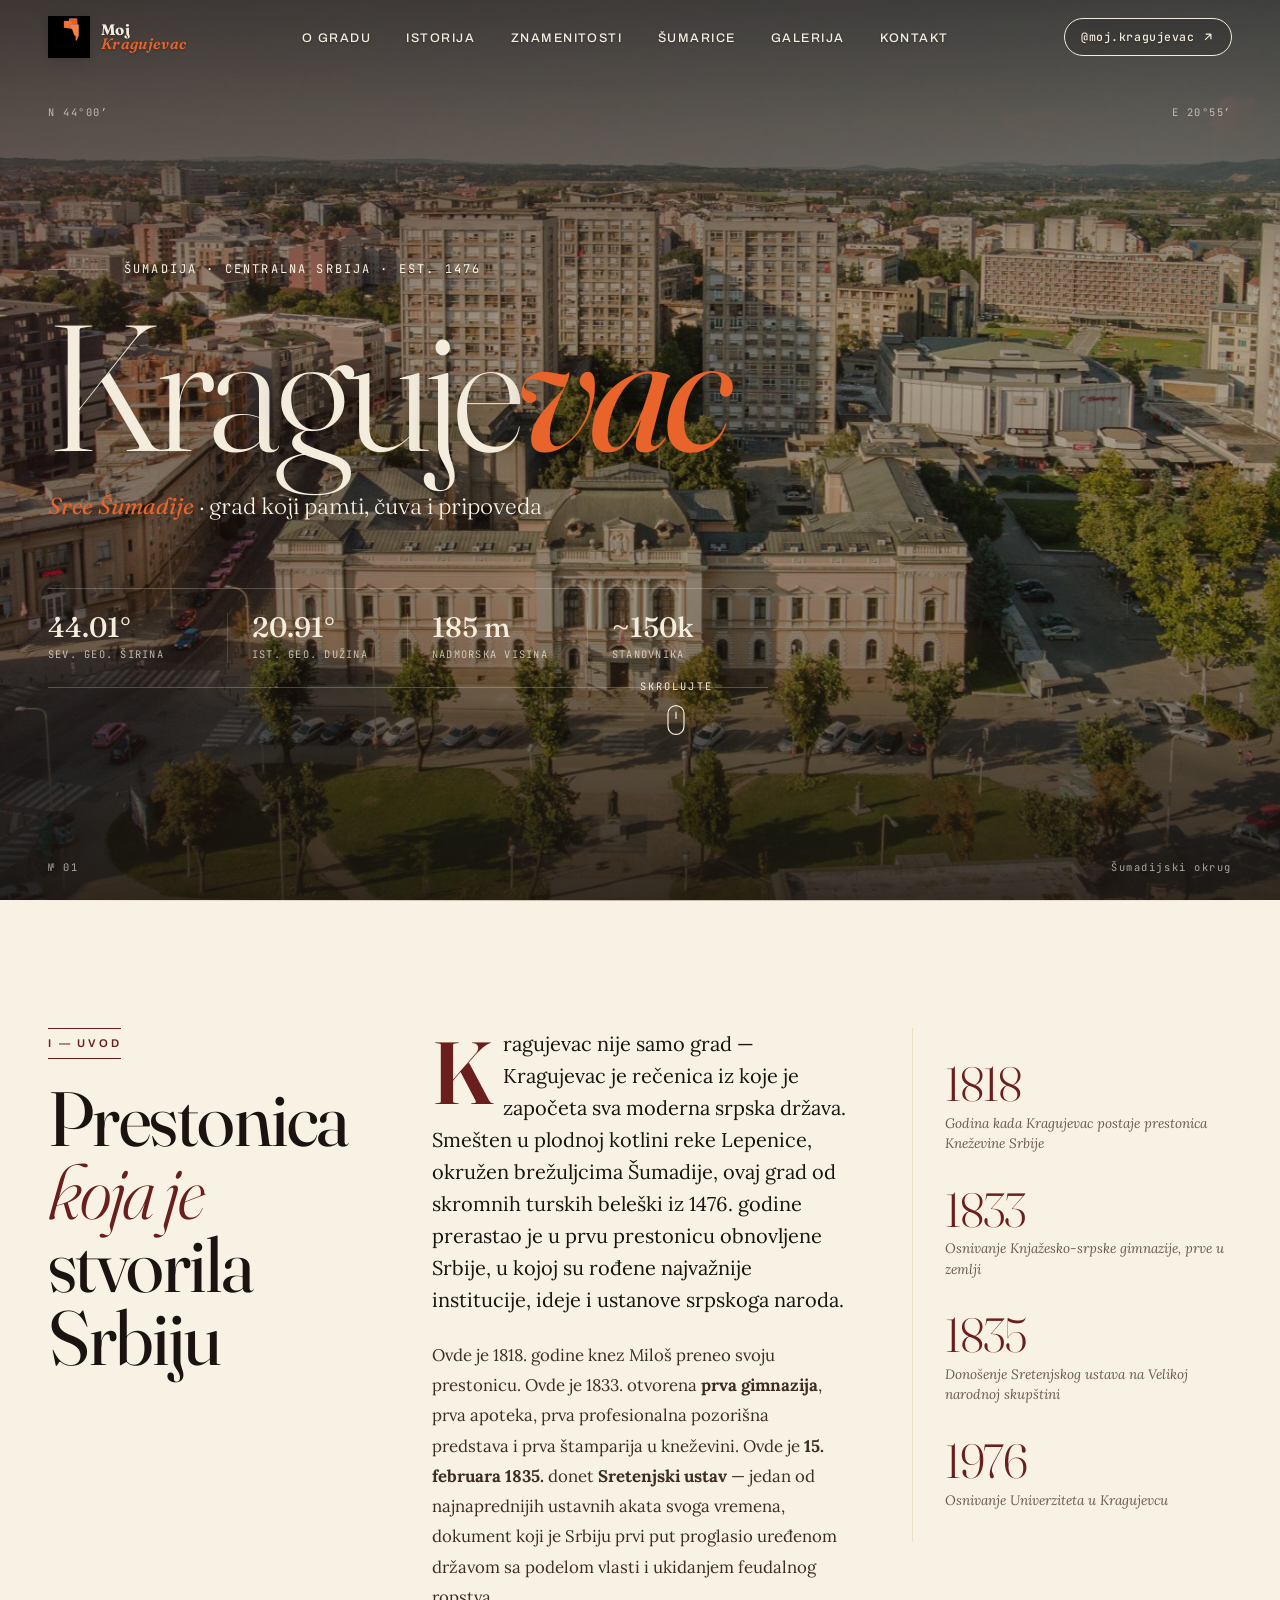
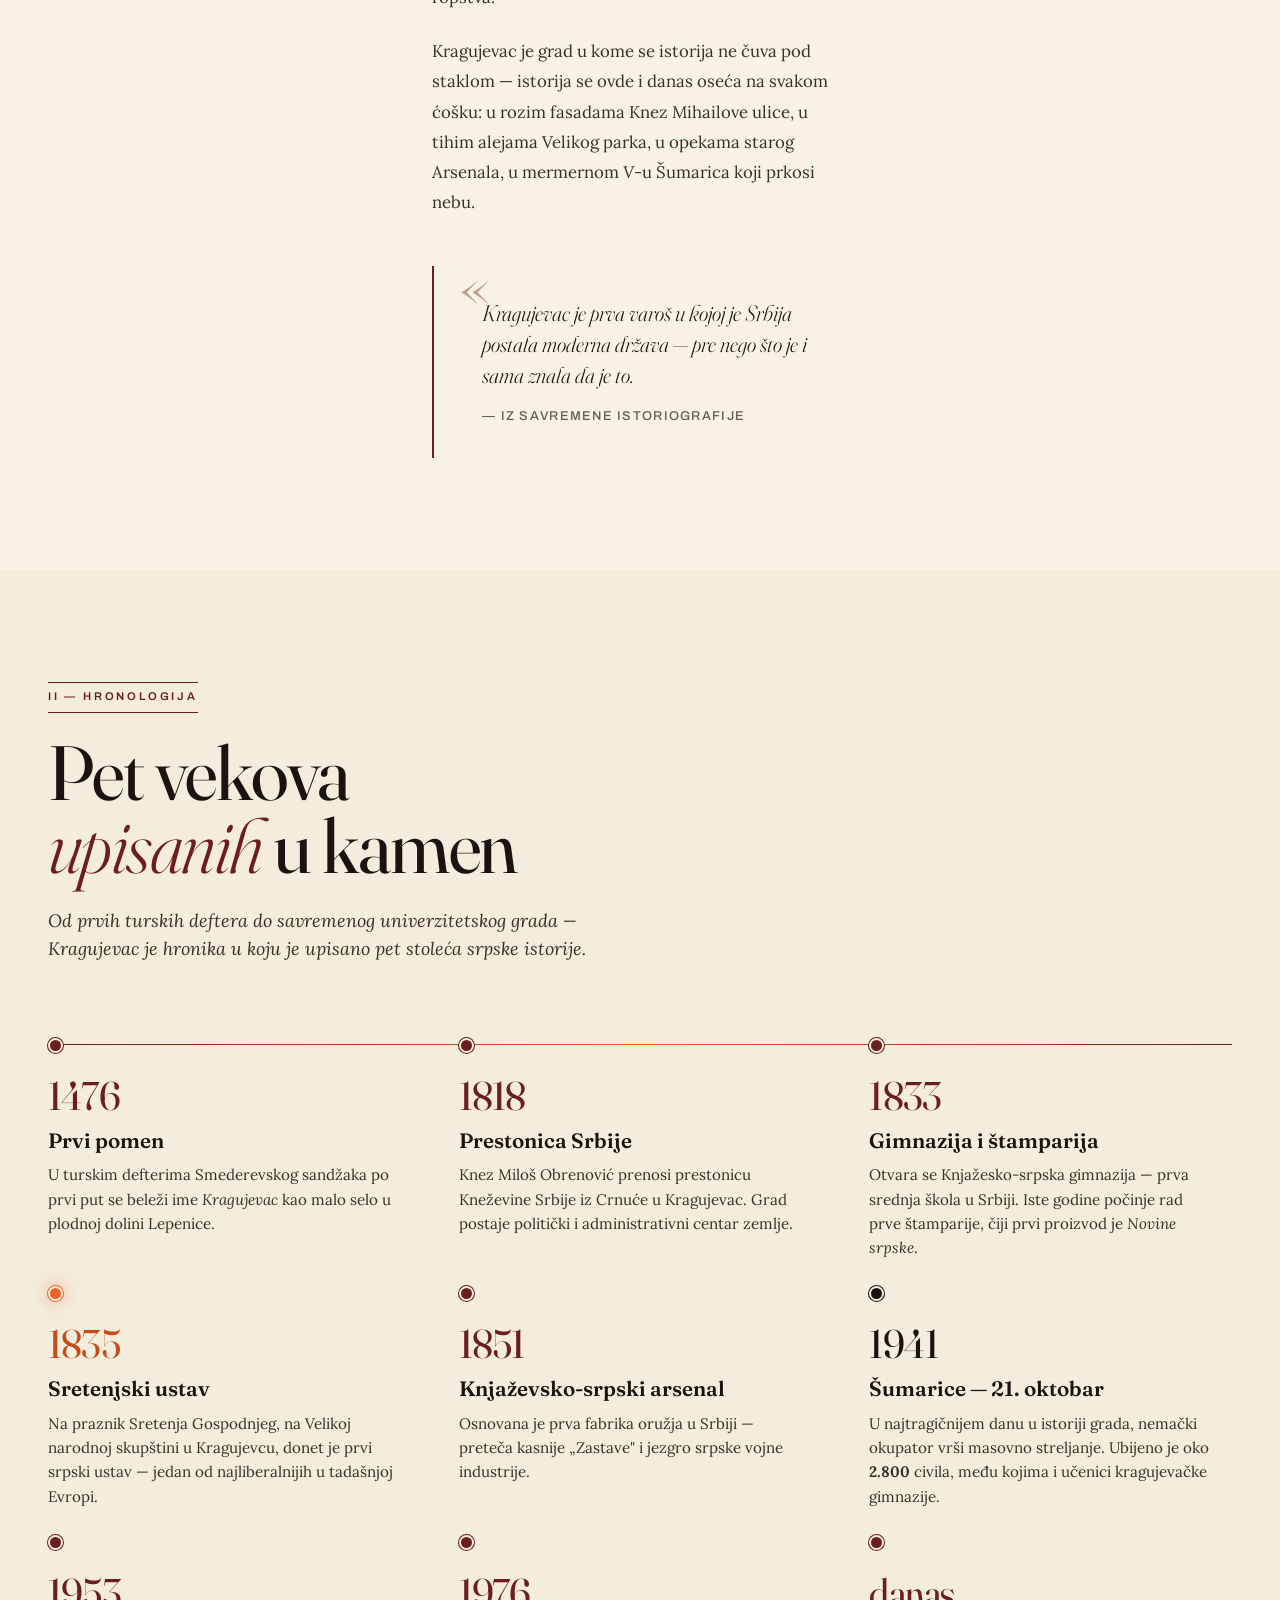
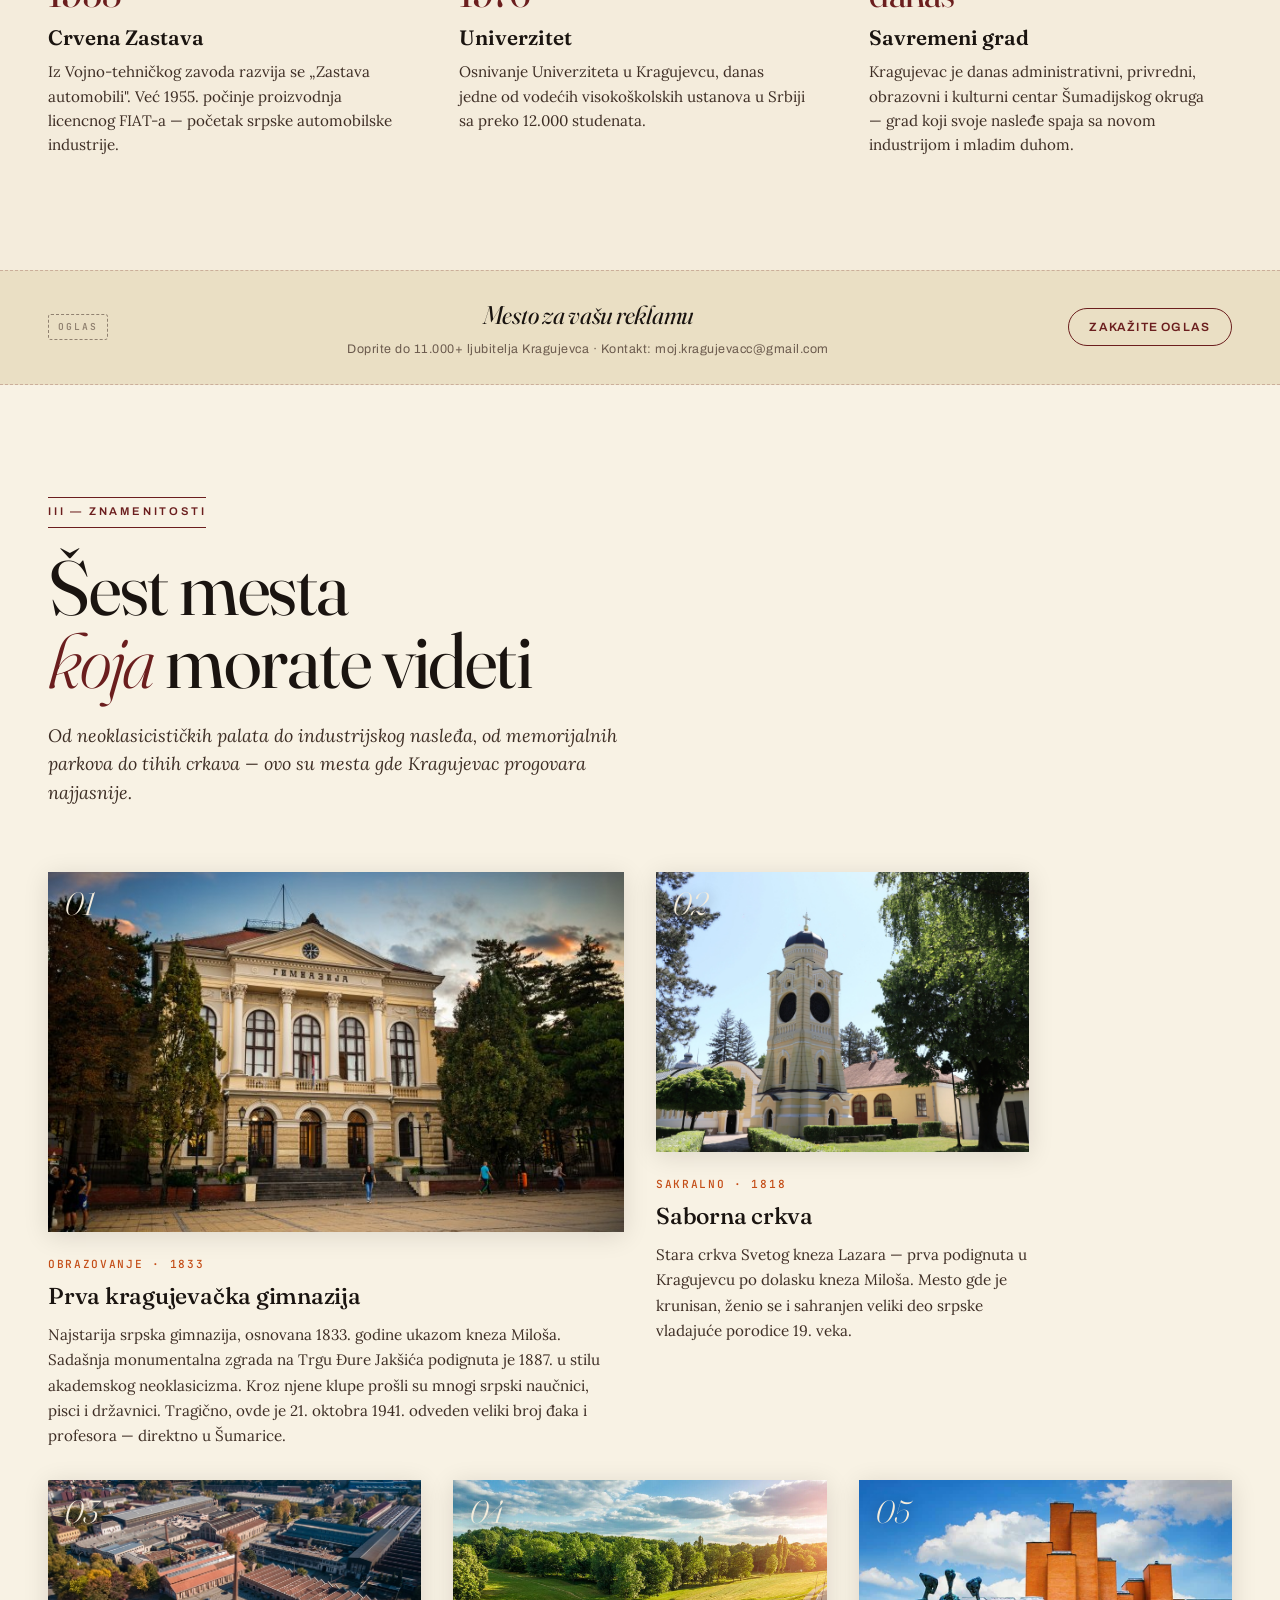
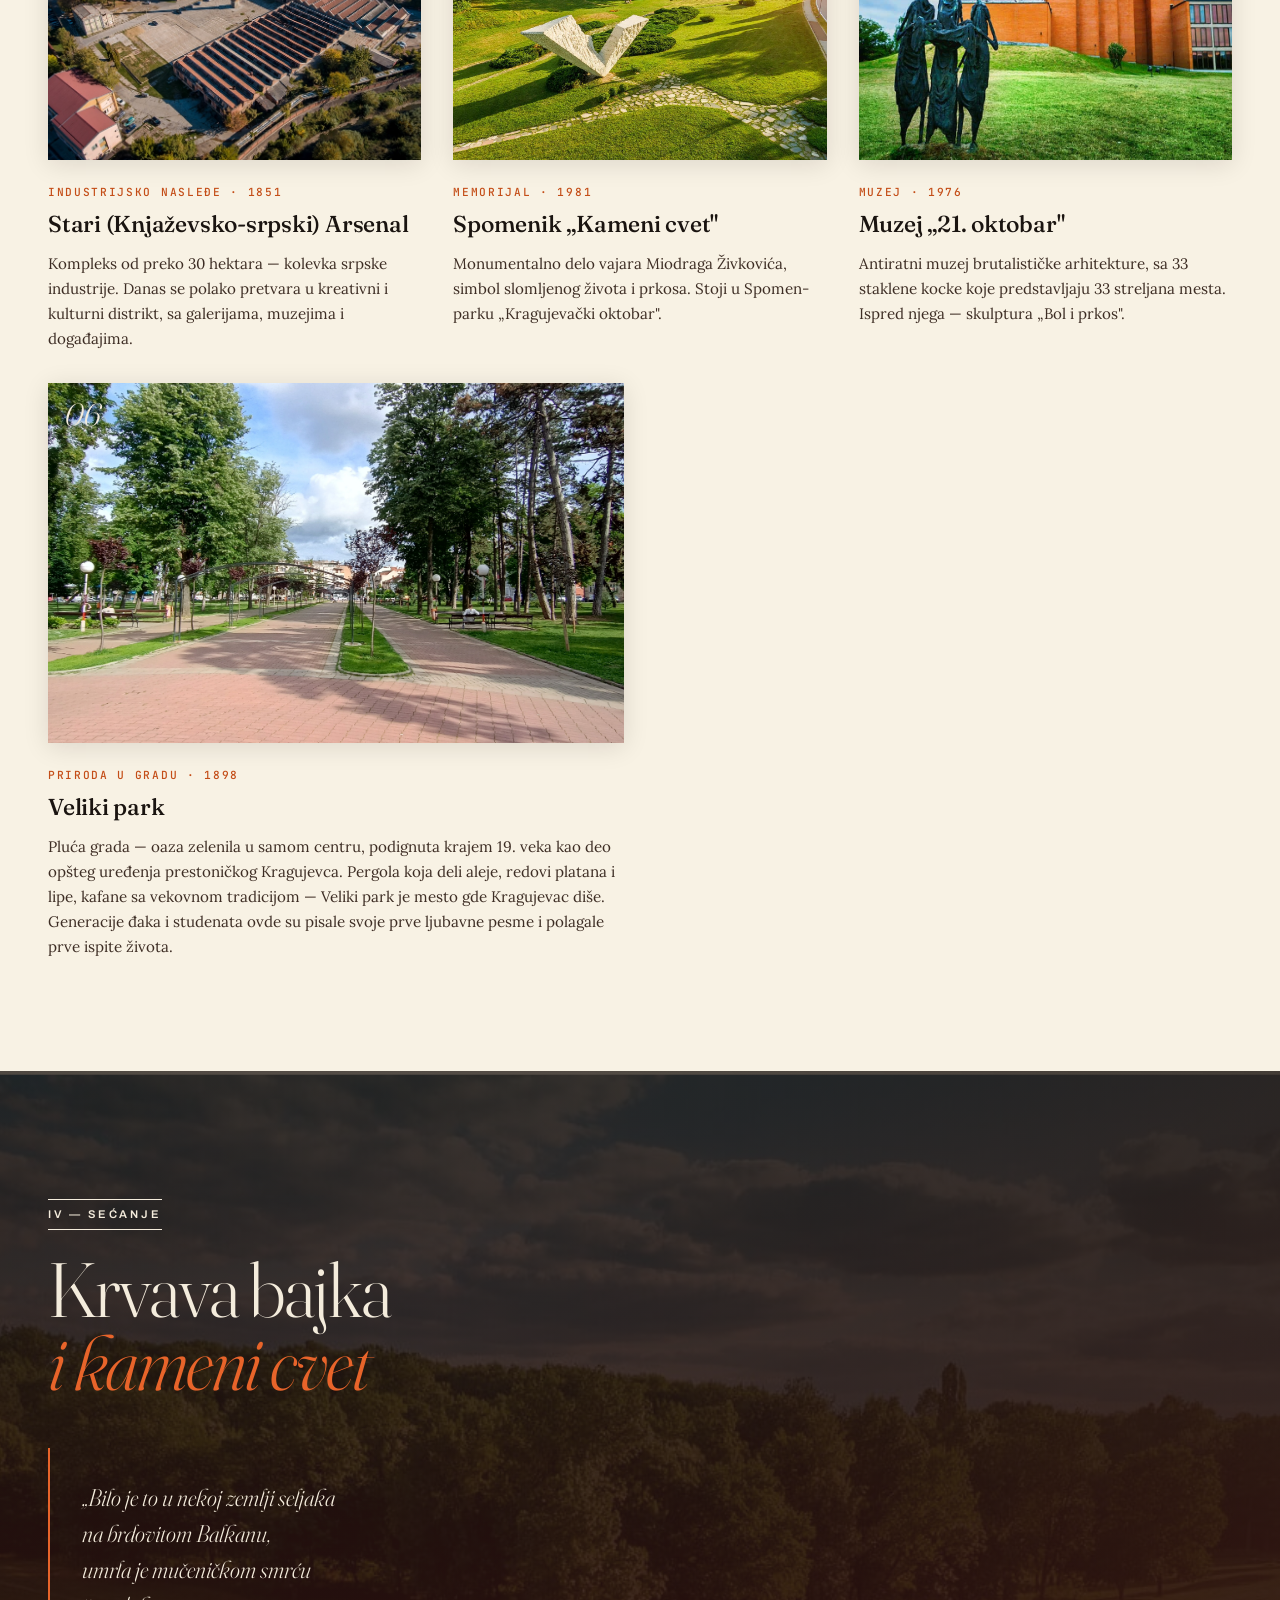
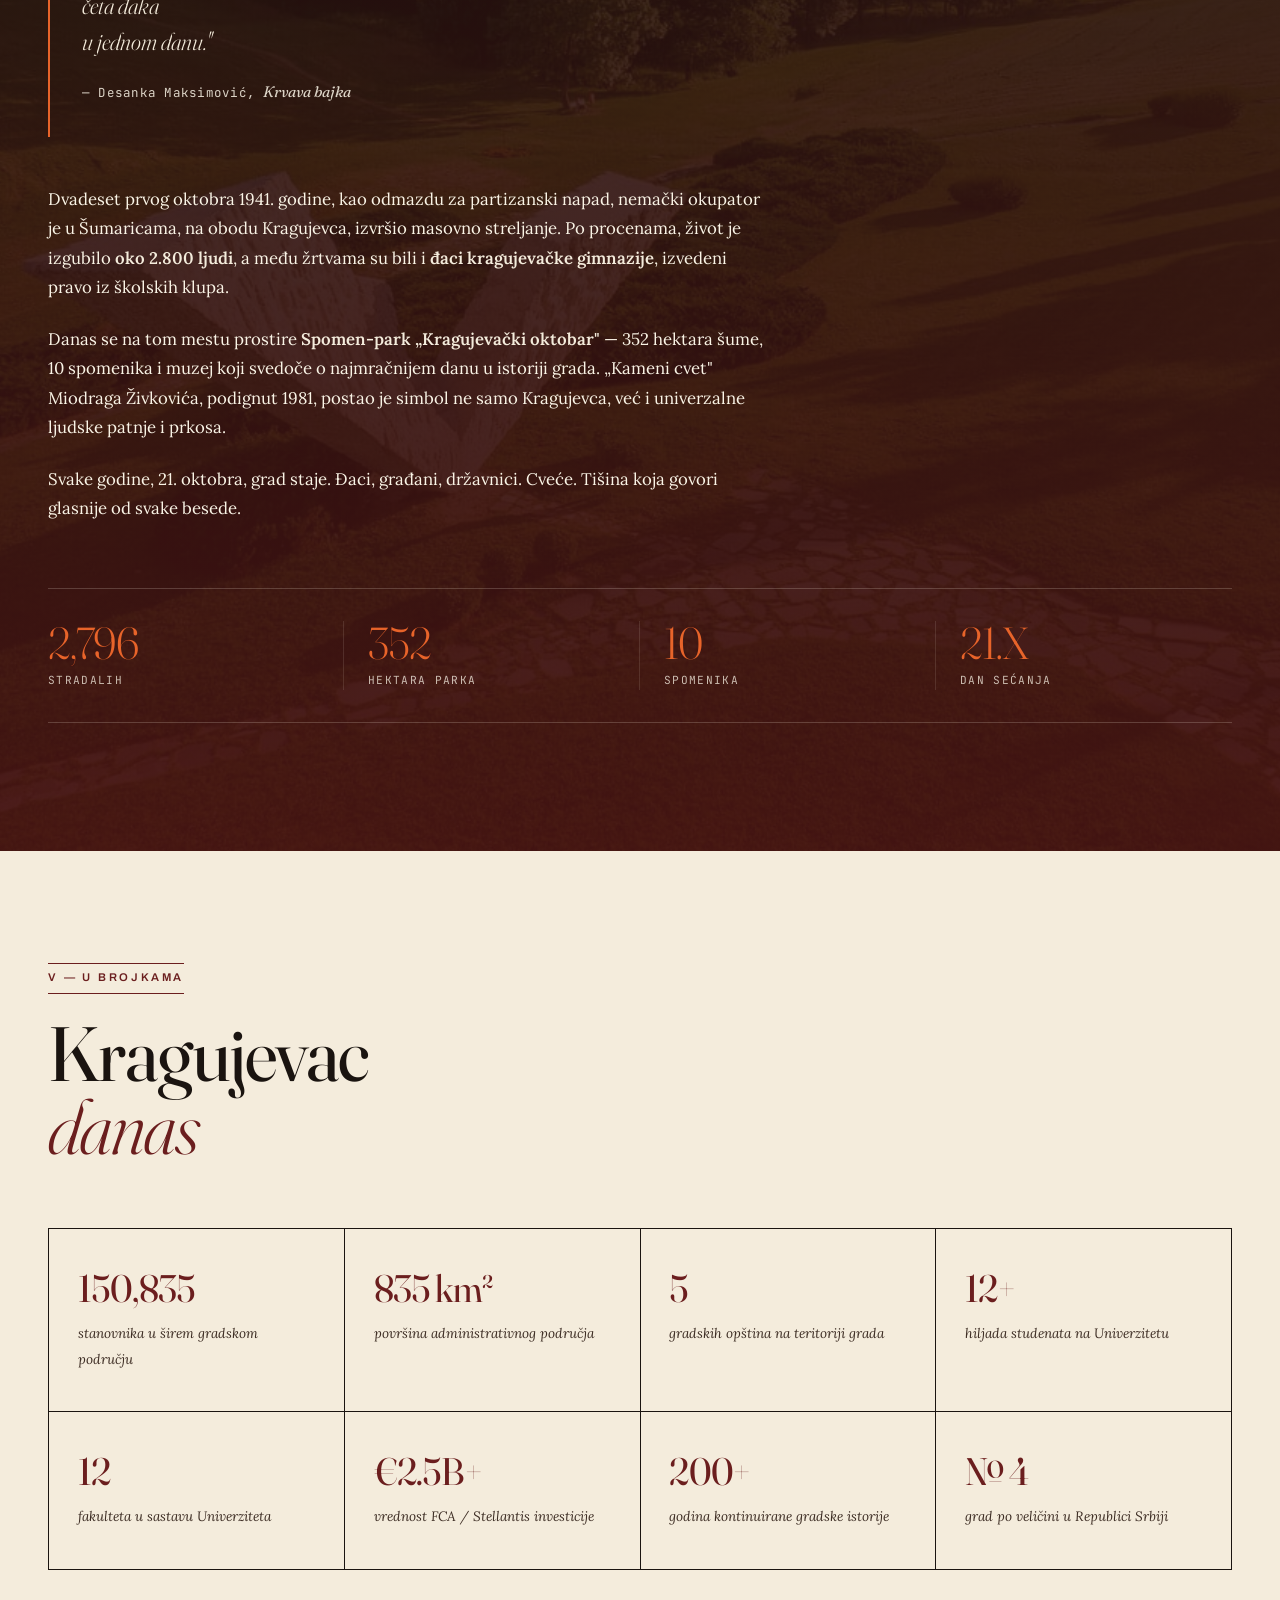
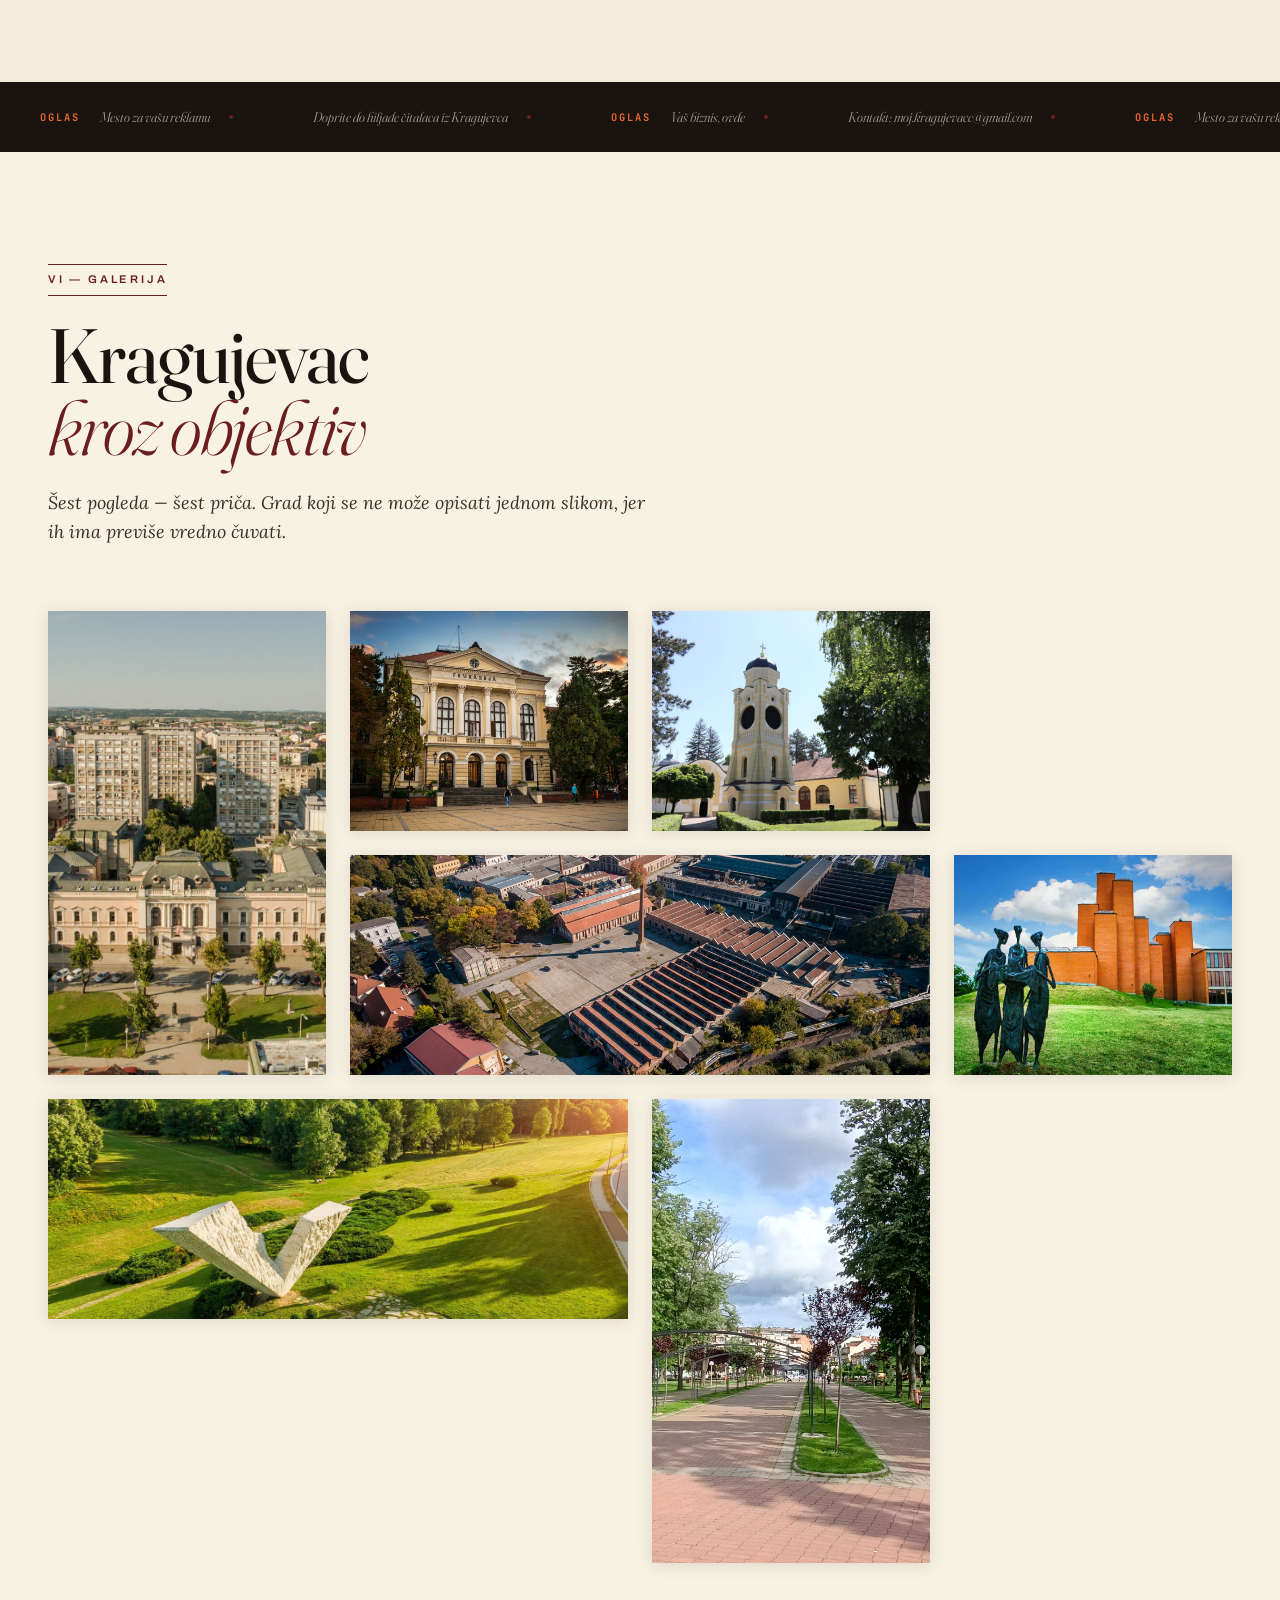
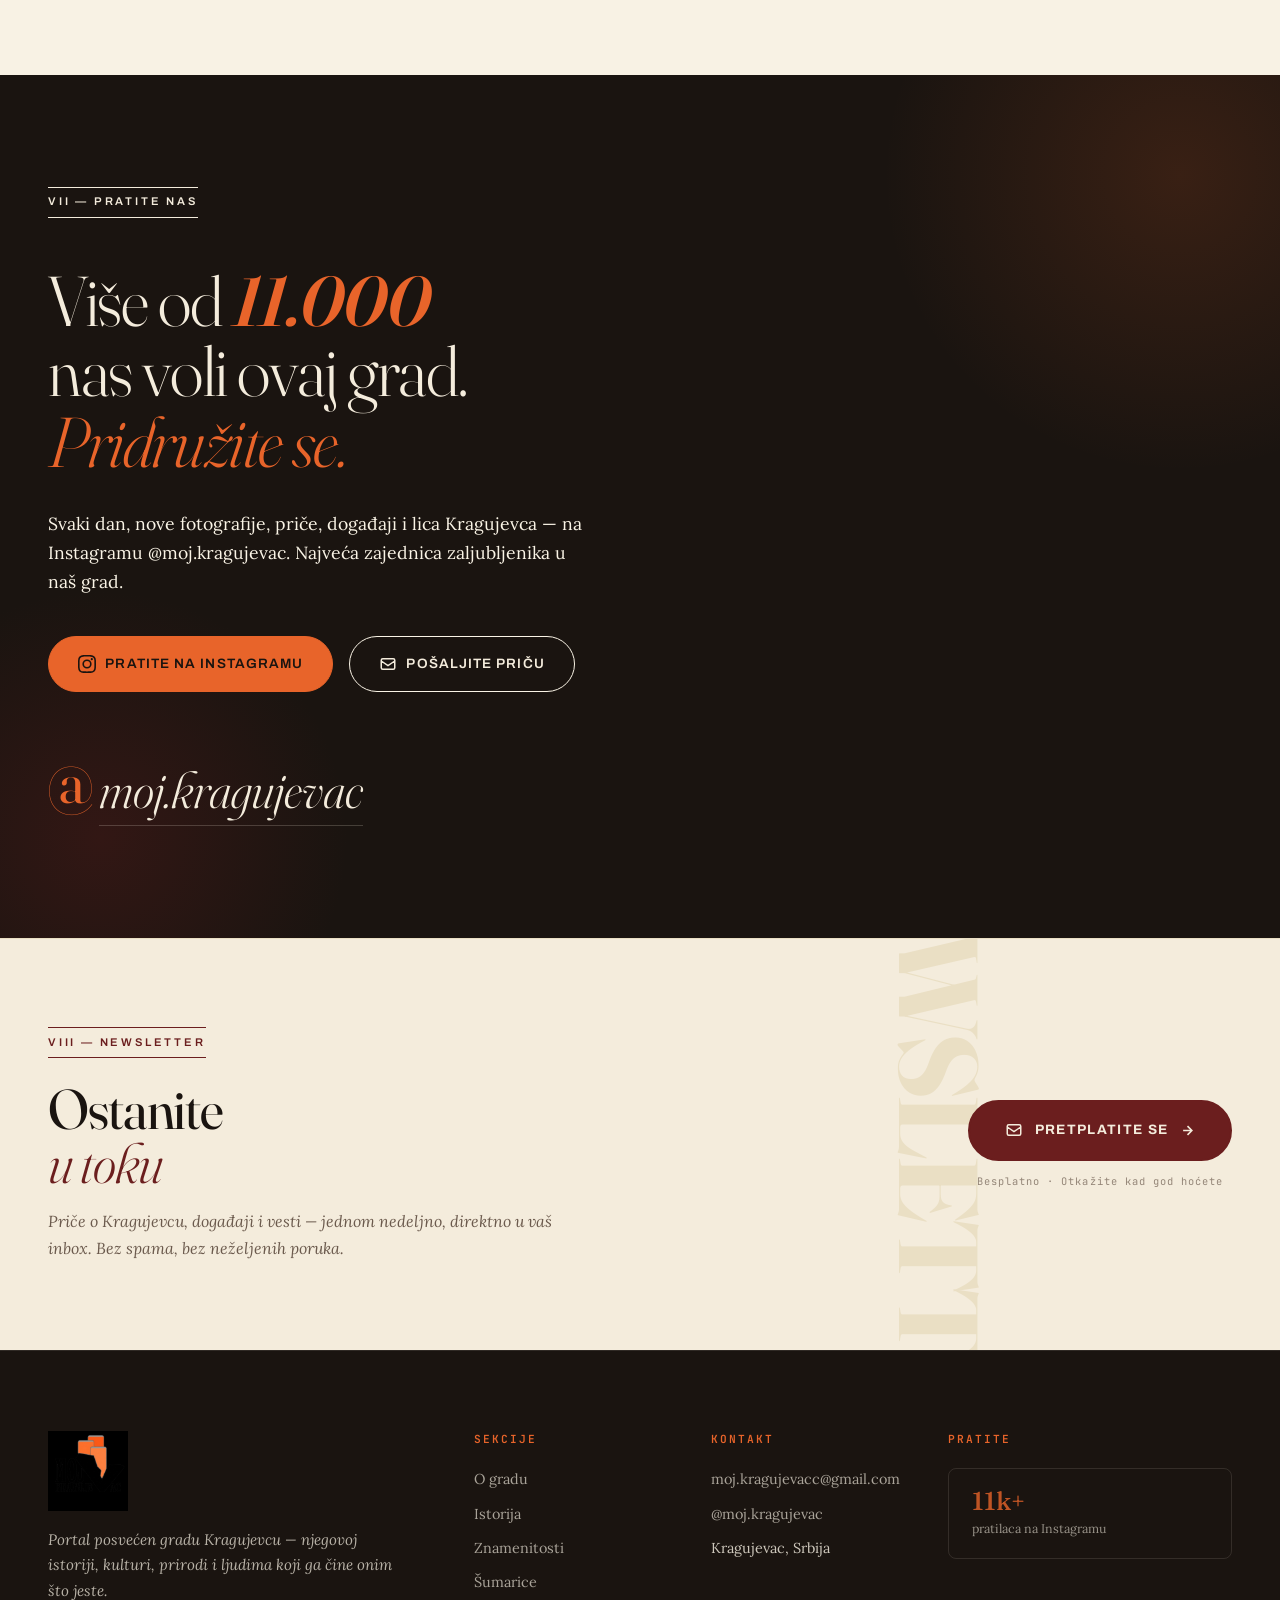
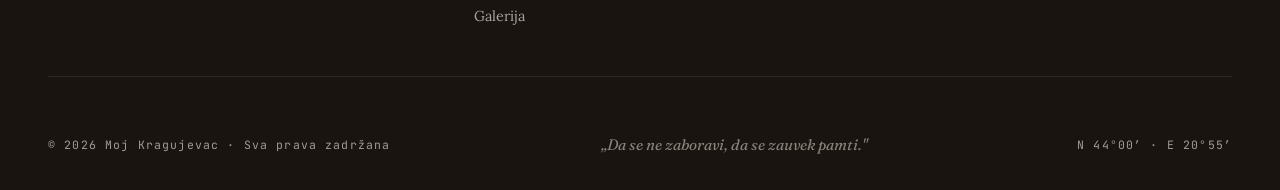
==== index.html @ 4a9316cb "Initial commit - moj-kragujevac" ====
<!DOCTYPE html>
<html lang="sr">
<head>
    <meta charset="UTF-8">
    <meta name="viewport" content="width=device-width, initial-scale=1.0">
    <meta name="description" content="Moj Kragujevac — priča o gradu šumadijskog srca, prvoj prestonici moderne Srbije, gradu gimnazije, arsenala, Šumarica i Velikog parka.">
    <meta name="keywords" content="Kragujevac, Šumadija, prestonica, gimnazija, Šumarice, Stari arsenal, Veliki park, Moj Kragujevac">
    <meta property="og:title" content="Moj Kragujevac — Srce Šumadije">
    <meta property="og:description" content="Otkrijte priču o gradu koji je bio prva prestonica moderne Srbije.">
    <meta property="og:image" content="images/hero-kragujevac.jpg">
    <title>Moj Kragujevac — Srce Šumadije</title>

    <link rel="preconnect" href="https://fonts.googleapis.com">
    <link rel="preconnect" href="https://fonts.gstatic.com" crossorigin>
    <link href="https://fonts.googleapis.com/css2?family=Fraunces:ital,opsz,wght@0,9..144,300;0,9..144,400;0,9..144,500;0,9..144,600;0,9..144,700;0,9..144,900;1,9..144,400;1,9..144,600&family=Lora:ital,wght@0,400;0,500;0,600;1,400;1,500&family=Archivo:wght@400;500;600;700;800&family=JetBrains+Mono:wght@400;500&display=swap" rel="stylesheet">

    <link rel="stylesheet" href="styles.css">
</head>
<body>

    <!-- ───────── NAVIGATION ───────── -->
    <nav class="nav" id="nav">
        <div class="nav__inner">
            <a href="#" class="nav__brand">
                <img src="images/logo.png" alt="Moj Kragujevac" class="nav__logo">
                <span class="nav__brand-text">
                    <span class="nav__brand-line">Moj</span>
                    <span class="nav__brand-line nav__brand-line--accent">Kragujevac</span>
                </span>
            </a>

            <ul class="nav__menu" id="navMenu">
                <li><a href="#o-gradu">O gradu</a></li>
                <li><a href="#istorija">Istorija</a></li>
                <li><a href="#znamenitosti">Znamenitosti</a></li>
                <li><a href="#sumarice">Šumarice</a></li>
                <li><a href="#galerija">Galerija</a></li>
                <li><a href="#kontakt">Kontakt</a></li>
            </ul>

            <a href="https://instagram.com/moj.kragujevac" target="_blank" rel="noopener" class="nav__cta">
                <span>@moj.kragujevac</span>
                <svg viewBox="0 0 24 24" width="14" height="14" fill="none" stroke="currentColor" stroke-width="2"><path d="M7 17L17 7M17 7H8M17 7V16"/></svg>
            </a>

            <button class="nav__burger" id="navBurger" aria-label="Meni">
                <span></span><span></span><span></span>
            </button>
        </div>
    </nav>

    <!-- ───────── HERO ───────── -->
    <header class="hero">
        <div class="hero__bg" style="background-image: url('images/hero-kragujevac.jpg');"></div>
        <div class="hero__overlay"></div>

        <div class="hero__content">
            <div class="hero__eyebrow">
                <span class="hero__eyebrow-line"></span>
                <span class="hero__eyebrow-text">Šumadija · Centralna Srbija · Est. 1476</span>
            </div>

            <h1 class="hero__title">
                <span class="hero__title-word" data-delay="0">Kra</span><span class="hero__title-word" data-delay="0.05">gu</span><span class="hero__title-word" data-delay="0.1">je</span><span class="hero__title-word" data-delay="0.15">vac</span>
            </h1>

            <p class="hero__subtitle"><em>Srce Šumadije</em> &middot; grad koji pamti, čuva i pripoveda</p>

            <div class="hero__meta">
                <div class="hero__meta-item">
                    <span class="hero__meta-num">44.01°</span>
                    <span class="hero__meta-label">Sev. geo. širina</span>
                </div>
                <div class="hero__meta-item">
                    <span class="hero__meta-num">20.91°</span>
                    <span class="hero__meta-label">Ist. geo. dužina</span>
                </div>
                <div class="hero__meta-item">
                    <span class="hero__meta-num">185 m</span>
                    <span class="hero__meta-label">Nadmorska visina</span>
                </div>
                <div class="hero__meta-item">
                    <span class="hero__meta-num">~150k</span>
                    <span class="hero__meta-label">Stanovnika</span>
                </div>
            </div>

            <a href="#o-gradu" class="hero__scroll">
                <span>Skrolujte</span>
                <svg viewBox="0 0 24 40" width="20" height="32" fill="none" stroke="currentColor" stroke-width="1.5">
                    <rect x="2" y="2" width="20" height="36" rx="10"/>
                    <line x1="12" y1="10" x2="12" y2="18" class="hero__scroll-dot"/>
                </svg>
            </a>
        </div>

        <div class="hero__corner hero__corner--tl">N 44°00′</div>
        <div class="hero__corner hero__corner--tr">E 20°55′</div>
        <div class="hero__corner hero__corner--bl">№ 01</div>
        <div class="hero__corner hero__corner--br">Šumadijski okrug</div>
    </header>

   

    <!-- ───────── O GRADU ───────── -->
    <section class="intro" id="o-gradu">
        <div class="intro__container">
            <div class="intro__header">
                <span class="section__chapter">I — Uvod</span>
                <h2 class="section__title">Prestonica<br><em>koja je</em> stvorila<br>Srbiju</h2>
            </div>

            <div class="intro__body">
                <p class="intro__lead"><span class="dropcap">K</span>ragujevac nije samo grad — Kragujevac je rečenica iz koje je započeta sva moderna srpska država. Smešten u plodnoj kotlini reke Lepenice, okružen brežuljcima Šumadije, ovaj grad od skromnih turskih beleški iz 1476. godine prerastao je u prvu prestonicu obnovljene Srbije, u kojoj su rođene najvažnije institucije, ideje i ustanove srpskoga naroda.</p>

                <p>Ovde je 1818. godine knez Miloš preneo svoju prestonicu. Ovde je 1833. otvorena <strong>prva gimnazija</strong>, prva apoteka, prva profesionalna pozorišna predstava i prva štamparija u kneževini. Ovde je <strong>15. februara 1835.</strong> donet <strong>Sretenjski ustav</strong> — jedan od najnaprednijih ustavnih akata svoga vremena, dokument koji je Srbiju prvi put proglasio uređenom državom sa podelom vlasti i ukidanjem feudalnog ropstva.</p>

                <p>Kragujevac je grad u kome se istorija ne čuva pod staklom — istorija se ovde i danas oseća na svakom ćošku: u rozim fasadama Knez Mihailove ulice, u tihim alejama Velikog parka, u opekama starog Arsenala, u mermernom <em>V</em>-u Šumarica koji prkosi nebu.</p>

                <div class="intro__pullquote">
                    <span class="quote-mark">«</span>
                    Kragujevac je prva varoš u kojoj je Srbija postala moderna država — pre nego što je i sama znala da je to.
                    <span class="intro__pullquote-attr">— iz savremene istoriografije</span>
                </div>
            </div>

            <aside class="intro__stats">
                <div class="stat">
                    <span class="stat__num"><span data-count="1818">1818</span></span>
                    <span class="stat__label">Godina kada Kragujevac postaje prestonica Kneževine Srbije</span>
                </div>
                <div class="stat">
                    <span class="stat__num"><span data-count="1833">1833</span></span>
                    <span class="stat__label">Osnivanje Knjažesko-srpske gimnazije, prve u zemlji</span>
                </div>
                <div class="stat">
                    <span class="stat__num"><span data-count="1835">1835</span></span>
                    <span class="stat__label">Donošenje Sretenjskog ustava na Velikoj narodnoj skupštini</span>
                </div>
                <div class="stat">
                    <span class="stat__num"><span data-count="1976">1976</span></span>
                    <span class="stat__label">Osnivanje Univerziteta u Kragujevcu</span>
                </div>
            </aside>
        </div>
    </section>

    <!-- ───────── ISTORIJA TIMELINE ───────── -->
    <section class="timeline" id="istorija">
        <div class="timeline__container">
            <div class="timeline__header">
                <span class="section__chapter">II — Hronologija</span>
                <h2 class="section__title">Pet vekova<br><em>upisanih</em> u kamen</h2>
                <p class="section__deck">Od prvih turskih deftera do savremenog univerzitetskog grada — Kragujevac je hronika u koju je upisano pet stoleća srpske istorije.</p>
            </div>

            <div class="timeline__track">
                <div class="timeline__line"></div>

                <article class="t-item">
                    <span class="t-item__year">1476</span>
                    <h3 class="t-item__title">Prvi pomen</h3>
                    <p>U turskim defterima Smederevskog sandžaka po prvi put se beleži ime <em>Kragujevac</em> kao malo selo u plodnoj dolini Lepenice.</p>
                </article>

                <article class="t-item">
                    <span class="t-item__year">1818</span>
                    <h3 class="t-item__title">Prestonica Srbije</h3>
                    <p>Knez Miloš Obrenović prenosi prestonicu Kneževine Srbije iz Crnuće u Kragujevac. Grad postaje politički i administrativni centar zemlje.</p>
                </article>

                <article class="t-item">
                    <span class="t-item__year">1833</span>
                    <h3 class="t-item__title">Gimnazija i štamparija</h3>
                    <p>Otvara se Knjažesko-srpska gimnazija — prva srednja škola u Srbiji. Iste godine počinje rad prve štamparije, čiji prvi proizvod je <em>Novine srpske</em>.</p>
                </article>

                <article class="t-item t-item--highlight">
                    <span class="t-item__year">1835</span>
                    <h3 class="t-item__title">Sretenjski ustav</h3>
                    <p>Na praznik Sretenja Gospodnjeg, na Velikoj narodnoj skupštini u Kragujevcu, donet je prvi srpski ustav — jedan od najliberalnijih u tadašnjoj Evropi.</p>
                </article>

                <article class="t-item">
                    <span class="t-item__year">1851</span>
                    <h3 class="t-item__title">Knjaževsko-srpski arsenal</h3>
                    <p>Osnovana je prva fabrika oružja u Srbiji — preteča kasnije „Zastave" i jezgro srpske vojne industrije.</p>
                </article>

                <article class="t-item t-item--dark">
                    <span class="t-item__year">1941</span>
                    <h3 class="t-item__title">Šumarice — 21. oktobar</h3>
                    <p>U najtragičnijem danu u istoriji grada, nemački okupator vrši masovno streljanje. Ubijeno je oko <strong>2.800</strong> civila, među kojima i učenici kragujevačke gimnazije.</p>
                </article>

                <article class="t-item">
                    <span class="t-item__year">1953</span>
                    <h3 class="t-item__title">Crvena Zastava</h3>
                    <p>Iz Vojno-tehničkog zavoda razvija se „Zastava automobili". Već 1955. počinje proizvodnja licencnog FIAT-a — početak srpske automobilske industrije.</p>
                </article>

                <article class="t-item">
                    <span class="t-item__year">1976</span>
                    <h3 class="t-item__title">Univerzitet</h3>
                    <p>Osnivanje Univerziteta u Kragujevcu, danas jedne od vodećih visokoškolskih ustanova u Srbiji sa preko 12.000 studenata.</p>
                </article>

                <article class="t-item">
                    <span class="t-item__year">danas</span>
                    <h3 class="t-item__title">Savremeni grad</h3>
                    <p>Kragujevac je danas administrativni, privredni, obrazovni i kulturni centar Šumadijskog okruga — grad koji svoje nasleđe spaja sa novom industrijom i mladim duhom.</p>
                </article>
            </div>
        </div>
    </section>
 <!-- ───────── REKLAMNI BANER ───────── -->
    <div class="ad-banner">
        <div class="ad-banner__inner">
            <span class="ad-banner__label">Oglas</span>
            <div class="ad-banner__text">
                <span class="ad-banner__headline">Mesto za vašu reklamu</span>
                <span class="ad-banner__sub">Doprite do 11.000+ ljubitelja Kragujevca &middot; Kontakt: moj.kragujevacc@gmail.com</span>
            </div>
            <a href="mailto:moj.kragujevacc@gmail.com" class="ad-banner__cta">Zakažite oglas</a>
        </div>
    </div>
    <!-- ───────── ZNAMENITOSTI ───────── -->
    <section class="landmarks" id="znamenitosti">
        <div class="landmarks__container">
            <div class="landmarks__header">
                <span class="section__chapter">III — Znamenitosti</span>
                <h2 class="section__title">Šest mesta<br><em>koja</em> morate videti</h2>
                <p class="section__deck">Od neoklasicističkih palata do industrijskog nasleđa, od memorijalnih parkova do tihih crkava — ovo su mesta gde Kragujevac progovara najjasnije.</p>
            </div>

            <div class="landmarks__grid">

                <article class="landmark landmark--lg">
                    <div class="landmark__img" style="background-image: url('images/gallery-4.jpg');">
                        <span class="landmark__num">01</span>
                    </div>
                    <div class="landmark__body">
                        <span class="landmark__cat">Obrazovanje · 1833</span>
                        <h3 class="landmark__title">Prva kragujevačka gimnazija</h3>
                        <p>Najstarija srpska gimnazija, osnovana 1833. godine ukazom kneza Miloša. Sadašnja monumentalna zgrada na Trgu Đure Jakšića podignuta je 1887. u stilu akademskog neoklasicizma. Kroz njene klupe prošli su mnogi srpski naučnici, pisci i državnici. Tragično, ovde je 21. oktobra 1941. odveden veliki broj đaka i profesora — direktno u Šumarice.</p>
                    </div>
                </article>

                <article class="landmark">
                    <div class="landmark__img" style="background-image: url('images/gallery-6.jpg');">
                        <span class="landmark__num">02</span>
                    </div>
                    <div class="landmark__body">
                        <span class="landmark__cat">Sakralno · 1818</span>
                        <h3 class="landmark__title">Saborna crkva</h3>
                        <p>Stara crkva Svetog kneza Lazara — prva podignuta u Kragujevcu po dolasku kneza Miloša. Mesto gde je krunisan, ženio se i sahranjen veliki deo srpske vladajuće porodice 19. veka.</p>
                    </div>
                </article>

                <article class="landmark">
                    <div class="landmark__img" style="background-image: url('images/stari-arsenal.jpg');">
                        <span class="landmark__num">03</span>
                    </div>
                    <div class="landmark__body">
                        <span class="landmark__cat">Industrijsko nasleđe · 1851</span>
                        <h3 class="landmark__title">Stari (Knjaževsko-srpski) Arsenal</h3>
                        <p>Kompleks od preko 30 hektara — kolevka srpske industrije. Danas se polako pretvara u kreativni i kulturni distrikt, sa galerijama, muzejima i događajima.</p>
                    </div>
                </article>

                <article class="landmark">
                    <div class="landmark__img" style="background-image: url('images/sumarice.jpg');">
                        <span class="landmark__num">04</span>
                    </div>
                    <div class="landmark__body">
                        <span class="landmark__cat">Memorijal · 1981</span>
                        <h3 class="landmark__title">Spomenik „Kameni cvet"</h3>
                        <p>Monumentalno delo vajara Miodraga Živkovića, simbol slomljenog života i prkosa. Stoji u Spomen-parku „Kragujevački oktobar".</p>
                    </div>
                </article>

                <article class="landmark">
                    <div class="landmark__img" style="background-image: url('images/gallery-5.jpg');">
                        <span class="landmark__num">05</span>
                    </div>
                    <div class="landmark__body">
                        <span class="landmark__cat">Muzej · 1976</span>
                        <h3 class="landmark__title">Muzej „21. oktobar"</h3>
                        <p>Antiratni muzej brutalističke arhitekture, sa 33 staklene kocke koje predstavljaju 33 streljana mesta. Ispred njega — skulptura „Bol i prkos".</p>
                    </div>
                </article>

                <article class="landmark landmark--lg">
                    <div class="landmark__img" style="background-image: url('images/veliki-park.jpg');">
                        <span class="landmark__num">06</span>
                    </div>
                    <div class="landmark__body">
                        <span class="landmark__cat">Priroda u gradu · 1898</span>
                        <h3 class="landmark__title">Veliki park</h3>
                        <p>Pluća grada — oaza zelenila u samom centru, podignuta krajem 19. veka kao deo opšteg uređenja prestoničkog Kragujevca. Pergola koja deli aleje, redovi platanа i lipe, kafane sa vekovnom tradicijom — Veliki park je mesto gde Kragujevac diše. Generacije đaka i studenata ovde su pisale svoje prve ljubavne pesme i polagale prve ispite života.</p>
                    </div>
                </article>

            </div>
        </div>
    </section>

    <!-- ───────── ŠUMARICE ───────── -->
    <section class="sumarice" id="sumarice">
        <div class="sumarice__bg" style="background-image: url('images/sumarice.jpg');"></div>
        <div class="sumarice__overlay"></div>

        <div class="sumarice__container">
            <span class="section__chapter section__chapter--light">IV — Sećanje</span>
            <h2 class="sumarice__title">
                Krvava bajka<br>
                <em>i kameni cvet</em>
            </h2>

            <blockquote class="sumarice__quote">
                <p>„Bilo je to u nekoj zemlji seljaka<br>
                na brdovitom Balkanu,<br>
                umrla je mučeničkom smrću<br>
                četa đaka<br>
                u jednom danu."</p>
                <cite>— Desanka Maksimović, <em>Krvava bajka</em></cite>
            </blockquote>

            <div class="sumarice__text">
                <p>Dvadeset prvog oktobra 1941. godine, kao odmazdu za partizanski napad, nemački okupator je u Šumaricama, na obodu Kragujevca, izvršio masovno streljanje. Po procenama, život je izgubilo <strong>oko 2.800 ljudi</strong>, a među žrtvama su bili i <strong>đaci kragujevačke gimnazije</strong>, izvedeni pravo iz školskih klupa.</p>

                <p>Danas se na tom mestu prostire <strong>Spomen-park „Kragujevački oktobar"</strong> — 352 hektara šume, 10 spomenika i muzej koji svedoče o najmračnijem danu u istoriji grada. „Kameni cvet" Miodraga Živkovića, podignut 1981, postao je simbol ne samo Kragujevca, već i univerzalne ljudske patnje i prkosa.</p>

                <p>Svake godine, 21. oktobra, grad staje. Đaci, građani, državnici. Cveće. Tišina koja govori glasnije od svake besede.</p>
            </div>

            <div class="sumarice__numbers">
                <div class="sumarice__num">
                    <span class="sumarice__num-big">2,796</span>
                    <span class="sumarice__num-lbl">stradalih</span>
                </div>
                <div class="sumarice__num">
                    <span class="sumarice__num-big">352</span>
                    <span class="sumarice__num-lbl">hektara parka</span>
                </div>
                <div class="sumarice__num">
                    <span class="sumarice__num-big">10</span>
                    <span class="sumarice__num-lbl">spomenika</span>
                </div>
                <div class="sumarice__num">
                    <span class="sumarice__num-big">21.X</span>
                    <span class="sumarice__num-lbl">dan sećanja</span>
                </div>
            </div>
        </div>
    </section>

    <!-- ───────── BROJKE ───────── -->
    <section class="numbers">
        <div class="numbers__container">
            <span class="section__chapter">V — U brojkama</span>
            <h2 class="section__title">Kragujevac<br><em>danas</em></h2>

            <div class="numbers__grid">
                <div class="numb">
                    <span class="numb__big">150,835</span>
                    <span class="numb__lbl">stanovnika u širem gradskom području</span>
                </div>
                <div class="numb">
                    <span class="numb__big">835 km²</span>
                    <span class="numb__lbl">površina administrativnog područja</span>
                </div>
                <div class="numb">
                    <span class="numb__big">5</span>
                    <span class="numb__lbl">gradskih opština na teritoriji grada</span>
                </div>
                <div class="numb">
                    <span class="numb__big">12+</span>
                    <span class="numb__lbl">hiljada studenata na Univerzitetu</span>
                </div>
                <div class="numb">
                    <span class="numb__big">12</span>
                    <span class="numb__lbl">fakulteta u sastavu Univerziteta</span>
                </div>
                <div class="numb">
                    <span class="numb__big">€2.5B+</span>
                    <span class="numb__lbl">vrednost FCA / Stellantis investicije</span>
                </div>
                <div class="numb">
                    <span class="numb__big">200+</span>
                    <span class="numb__lbl">godina kontinuirane gradske istorije</span>
                </div>
                <div class="numb">
                    <span class="numb__big">№ 4</span>
                    <span class="numb__lbl">grad po veličini u Republici Srbiji</span>
                </div>
            </div>
        </div>
    </section>

    <!-- ───────── MARQUEE REKLAMA ───────── -->
    <div class="ad-marquee" aria-hidden="true">
        <div class="ad-marquee__track">
            <span class="ad-marquee__item"><strong>Oglas</strong> Mesto za vašu reklamu <span class="ad-marquee__dot"></span></span>
            <span class="ad-marquee__item">Doprite do hiljade čitalaca iz Kragujevca <span class="ad-marquee__dot"></span></span>
            <span class="ad-marquee__item"><strong>Oglas</strong> Vaš biznis, ovde <span class="ad-marquee__dot"></span></span>
            <span class="ad-marquee__item">Kontakt: moj.kragujevacc@gmail.com <span class="ad-marquee__dot"></span></span>
            <span class="ad-marquee__item"><strong>Oglas</strong> Mesto za vašu reklamu <span class="ad-marquee__dot"></span></span>
            <span class="ad-marquee__item">Doprite do hiljade čitalaca iz Kragujevca <span class="ad-marquee__dot"></span></span>
            <span class="ad-marquee__item"><strong>Oglas</strong> Vaš biznis, ovde <span class="ad-marquee__dot"></span></span>
            <span class="ad-marquee__item">Kontakt: moj.kragujevacc@gmail.com <span class="ad-marquee__dot"></span></span>
        </div>
    </div>

    <!-- ───────── GALERIJA ───────── -->
    <section class="gallery" id="galerija">
        <div class="gallery__container">
            <div class="gallery__header">
                <span class="section__chapter">VI — Galerija</span>
                <h2 class="section__title">Kragujevac<br><em>kroz objektiv</em></h2>
                <p class="section__deck">Šest pogleda — šest priča. Grad koji se ne može opisati jednom slikom, jer ih ima previše vredno čuvati.</p>
            </div>

            <div class="gallery__grid">
                <figure class="g-item g-item--tall" style="background-image: url('images/hero-kragujevac.jpg');">
                    <figcaption>Centar grada · Knez Mihailova palata</figcaption>
                </figure>
                <figure class="g-item" style="background-image: url('images/gallery-4.jpg');">
                    <figcaption>Prva gimnazija · Trg Đure Jakšića</figcaption>
                </figure>
                <figure class="g-item" style="background-image: url('images/gallery-6.jpg');">
                    <figcaption>Stara crkva · Svetog kneza Lazara</figcaption>
                </figure>
                <figure class="g-item g-item--wide" style="background-image: url('images/stari-arsenal.jpg');">
                    <figcaption>Stari arsenal · industrijska arheologija</figcaption>
                </figure>
                <figure class="g-item" style="background-image: url('images/gallery-5.jpg');">
                    <figcaption>Muzej „21. oktobar" · Šumarice</figcaption>
                </figure>
                <figure class="g-item g-item--wide" style="background-image: url('images/sumarice.jpg');">
                    <figcaption>Kameni cvet · Miodrag Živković, 1981</figcaption>
                </figure>
                <figure class="g-item g-item--tall" style="background-image: url('images/veliki-park.jpg');">
                    <figcaption>Veliki park · zelena pluća grada</figcaption>
                </figure>
            </div>
        </div>
    </section>

    <!-- ───────── INSTAGRAM CTA ───────── -->
    <section class="cta">
        <div class="cta__container">
            <div class="cta__content">
                <span class="section__chapter section__chapter--light">VII — Pratite nas</span>
                <h2 class="cta__title">
                    Više od <strong>11.000</strong><br>
                    nas voli ovaj grad.<br>
                    <em>Pridružite se.</em>
                </h2>

                <p class="cta__text">Svaki dan, nove fotografije, priče, događaji i lica Kragujevca — na Instagramu @moj.kragujevac. Najveća zajednica zaljubljenika u naš grad.</p>

                <div class="cta__actions">
                    <a href="https://instagram.com/moj.kragujevac" target="_blank" rel="noopener" class="btn btn--primary">
                        <svg viewBox="0 0 24 24" width="18" height="18" fill="currentColor">
                            <path d="M12 2.163c3.204 0 3.584.012 4.85.07 3.252.148 4.771 1.691 4.919 4.919.058 1.265.069 1.645.069 4.849 0 3.205-.012 3.584-.069 4.849-.149 3.225-1.664 4.771-4.919 4.919-1.266.058-1.644.07-4.85.07-3.204 0-3.584-.012-4.849-.07-3.26-.149-4.771-1.699-4.919-4.92-.058-1.265-.07-1.644-.07-4.849 0-3.204.013-3.583.07-4.849.149-3.227 1.664-4.771 4.919-4.919 1.266-.057 1.645-.069 4.849-.069zM12 0C8.741 0 8.333.014 7.053.072 2.695.272.273 2.69.073 7.052.014 8.333 0 8.741 0 12c0 3.259.014 3.668.072 4.948.2 4.358 2.618 6.78 6.98 6.98C8.333 23.986 8.741 24 12 24c3.259 0 3.668-.014 4.948-.072 4.354-.2 6.782-2.618 6.979-6.98.059-1.28.073-1.689.073-4.948 0-3.259-.014-3.667-.072-4.947-.196-4.354-2.617-6.78-6.979-6.98C15.668.014 15.259 0 12 0zm0 5.838a6.162 6.162 0 100 12.324 6.162 6.162 0 000-12.324zM12 16a4 4 0 110-8 4 4 0 010 8zm6.406-11.845a1.44 1.44 0 100 2.881 1.44 1.44 0 000-2.881z"/>
                        </svg>
                        Pratite na Instagramu
                    </a>

                    <a href="mailto:moj.kragujevacc@gmail.com" class="btn btn--ghost">
                        <svg viewBox="0 0 24 24" width="18" height="18" fill="none" stroke="currentColor" stroke-width="2"><path d="M3 8l9 6 9-6M5 19h14a2 2 0 002-2V7a2 2 0 00-2-2H5a2 2 0 00-2 2v10a2 2 0 002 2z"/></svg>
                        Pošaljite priču
                    </a>
                </div>

                <div class="cta__handle">
                    <span class="cta__handle-at">@</span>
                    <span class="cta__handle-text">moj.kragujevac</span>
                </div>
            </div>
        </div>
    </section>

    <!-- ───────── NEWSLETTER ───────── -->
    <section class="newsletter">
        <div class="newsletter__container">
            <div class="newsletter__left">
                <span class="newsletter__tag">VIII &mdash; Newsletter</span>
                <h2 class="newsletter__title">Ostanite<br><em>u toku</em></h2>
                <p class="newsletter__desc">Priče o Kragujevcu, događaji i vesti — jednom nedeljno, direktno u vaš inbox. Bez spama, bez neželjenih poruka.</p>
            </div>
            <div class="newsletter__right">
                <button class="newsletter__btn" id="nlOpenBtn">
                    <svg viewBox="0 0 24 24" width="18" height="18" fill="none" stroke="currentColor" stroke-width="2"><path d="M3 8l9 6 9-6M5 19h14a2 2 0 002-2V7a2 2 0 00-2-2H5a2 2 0 00-2 2v10a2 2 0 002 2z"/></svg>
                    Pretplatite se
                    <svg viewBox="0 0 24 24" width="15" height="15" fill="none" stroke="currentColor" stroke-width="2.5"><path d="M5 12h14M12 5l7 7-7 7"/></svg>
                </button>
                <p class="newsletter__hint">Besplatno &middot; Otkažite kad god hoćete</p>
            </div>
        </div>
    </section>

    <!-- ───────── FOOTER ───────── -->
    <footer class="footer" id="kontakt">
        <div class="footer__container">
            <div class="footer__top">
                <div class="footer__brand">
                    <img src="images/logo.png" alt="Moj Kragujevac" class="footer__logo">
                    <p class="footer__tagline">Portal posvećen gradu Kragujevcu — njegovoj istoriji, kulturi, prirodi i ljudima koji ga čine onim što jeste.</p>
                </div>

                <div class="footer__col">
                    <h4 class="footer__head">Sekcije</h4>
                    <ul>
                        <li><a href="#o-gradu">O gradu</a></li>
                        <li><a href="#istorija">Istorija</a></li>
                        <li><a href="#znamenitosti">Znamenitosti</a></li>
                        <li><a href="#sumarice">Šumarice</a></li>
                        <li><a href="#galerija">Galerija</a></li>
                    </ul>
                </div>

                <div class="footer__col">
                    <h4 class="footer__head">Kontakt</h4>
                    <ul>
                        <li><a href="mailto:moj.kragujevacc@gmail.com">moj.kragujevacc@gmail.com</a></li>
                        <li><a href="https://instagram.com/moj.kragujevac" target="_blank" rel="noopener">@moj.kragujevac</a></li>
                        <li>Kragujevac, Srbija</li>
                    </ul>
                </div>

                <div class="footer__col">
                    <h4 class="footer__head">Pratite</h4>
                    <a href="https://instagram.com/moj.kragujevac" target="_blank" rel="noopener" class="footer__social">
                        <span class="footer__social-num">11k+</span>
                        <span class="footer__social-lbl">pratilaca na Instagramu</span>
                    </a>
                </div>
            </div>

            <div class="footer__bottom">
                <span class="footer__copy">© 2026 Moj Kragujevac · Sva prava zadržana</span>
                <span class="footer__motto"><em>„Da se ne zaboravi, da se zauvek pamti."</em></span>
                <span class="footer__coords">N 44°00′ · E 20°55′</span>
            </div>
        </div>
    </footer>

    <!-- ───────── NEWSLETTER MODAL ───────── -->
    <div class="nl-modal" id="nlModal" role="dialog" aria-modal="true" aria-labelledby="nlModalTitle" aria-hidden="true">
        <div class="nl-modal__backdrop"></div>
        <div class="nl-modal__box">
            <span class="nl-modal__deco">@</span>
            <button class="nl-modal__close" id="nlClose" aria-label="Zatvori">
                <svg viewBox="0 0 24 24" width="16" height="16" fill="none" stroke="currentColor" stroke-width="2.5"><path d="M18 6L6 18M6 6l12 12"/></svg>
            </button>
            <span class="nl-modal__label">Newsletter &middot; Moj Kragujevac</span>
            <h3 class="nl-modal__title" id="nlModalTitle">Priče o gradu<br><em>u vašem inboxu</em></h3>
            <p class="nl-modal__sub">Jednom nedeljno, bez spama. Isključivo priče, događaji i vesti iz Kragujevca.</p>
            <form class="nl-modal__form" id="nlForm" novalidate>
                <input
                    type="email"
                    id="nlEmail"
                    class="nl-modal__input"
                    placeholder="vasa@email.com"
                    autocomplete="email"
                    required
                >
                <button type="submit" class="nl-modal__submit">
                    <svg viewBox="0 0 24 24" width="16" height="16" fill="none" stroke="currentColor" stroke-width="2"><path d="M3 8l9 6 9-6M5 19h14a2 2 0 002-2V7a2 2 0 00-2-2H5a2 2 0 00-2 2v10a2 2 0 002 2z"/></svg>
                    Pretplatite se
                </button>
            </form>
            <p id="nlMsg" class="nl-modal__msg" aria-live="polite"></p>
        </div>
    </div>

    <script src="script.js"></script>
</body>
</html>
---- styles.css ----
/* ============================================
   MOJ KRAGUJEVAC — Editorial design system
   ============================================ */

:root {
    /* Boje — topla, zemljana, otmena paleta */
    --cream: #F4ECDC;
    --cream-soft: #FAF4E6;
    --cream-deep: #EADFC4;
    --paper: #F8F2E4;
    --ink: #1A1410;
    --ink-soft: #3D2D24;
    --ink-mute: #6B5A4D;

    --oxblood: #6B1E1E;
    --oxblood-deep: #4A1313;
    --burgundy: #8C2828;

    --orange: #E8642A;
    --orange-deep: #C44E18;
    --amber: #D89034;

    --gold: #C9A55C;
    --gold-deep: #A7853D;

    --park: #4A6B2D;

    /* Tipografija */
    --font-display: 'Fraunces', 'Times New Roman', serif;
    --font-body: 'Lora', Georgia, serif;
    --font-sans: 'Archivo', system-ui, sans-serif;
    --font-mono: 'JetBrains Mono', monospace;

    /* Razmaci */
    --container: 1340px;
    --gutter: clamp(1.25rem, 4vw, 3rem);
}

/* ============================================
   RESET / BASE
   ============================================ */
* {
    margin: 0;
    padding: 0;
    box-sizing: border-box;
}

html {
    scroll-behavior: smooth;
    -webkit-font-smoothing: antialiased;
    -moz-osx-font-smoothing: grayscale;
}

body {
    font-family: var(--font-body);
    background: var(--cream);
    color: var(--ink);
    line-height: 1.6;
    overflow-x: hidden;
    /* Suptilna noisy tekstura tipa papir */
    background-image:
        radial-gradient(circle at 20% 30%, rgba(107, 30, 30, 0.025) 0%, transparent 50%),
        radial-gradient(circle at 80% 70%, rgba(232, 100, 42, 0.02) 0%, transparent 50%);
}

/* Paper grain — fine SVG noise overlay */
body::before {
    content: '';
    position: fixed;
    inset: 0;
    pointer-events: none;
    z-index: 1;
    opacity: 0.4;
    background-image: url("data:image/svg+xml,%3Csvg viewBox='0 0 200 200' xmlns='http://www.w3.org/2000/svg'%3E%3Cfilter id='n'%3E%3CfeTurbulence type='fractalNoise' baseFrequency='0.85' numOctaves='3'/%3E%3CfeColorMatrix values='0 0 0 0 0.1, 0 0 0 0 0.08, 0 0 0 0 0.07, 0 0 0 0.04 0'/%3E%3C/filter%3E%3Crect width='100%25' height='100%25' filter='url(%23n)'/%3E%3C/svg%3E");
    mix-blend-mode: multiply;
}

img {
    max-width: 100%;
    display: block;
}

a {
    color: inherit;
    text-decoration: none;
    transition: color 0.3s ease;
}

button {
    border: none;
    background: none;
    cursor: pointer;
    font: inherit;
}

::selection {
    background: var(--oxblood);
    color: var(--cream);
}

/* ============================================
   SECTION ARCHITECTURE
   ============================================ */
.section__chapter {
    display: inline-flex;
    align-items: center;
    gap: 0.6rem;
    font-family: var(--font-sans);
    font-size: 0.7rem;
    font-weight: 600;
    letter-spacing: 0.25em;
    text-transform: uppercase;
    color: var(--oxblood);
    padding: 0.35rem 0;
    border-top: 1px solid var(--oxblood);
    border-bottom: 1px solid var(--oxblood);
    margin-bottom: 1.5rem;
}

.section__chapter--light {
    color: var(--cream);
    border-color: var(--cream);
}

.section__title {
    font-family: var(--font-display);
    font-weight: 400;
    font-size: clamp(2.5rem, 6vw, 5rem);
    line-height: 0.95;
    letter-spacing: -0.02em;
    margin-bottom: 1.5rem;
    font-variation-settings: "opsz" 100;
}

.section__title em {
    font-style: italic;
    font-weight: 300;
    color: var(--oxblood);
    font-variation-settings: "opsz" 144;
}

.section__deck {
    font-size: clamp(1rem, 1.4vw, 1.2rem);
    color: var(--ink-soft);
    max-width: 38rem;
    line-height: 1.6;
    font-style: italic;
}

/* ============================================
   NAVIGATION
   ============================================ */
.nav {
    position: fixed;
    top: 0;
    left: 0;
    right: 0;
    z-index: 100;
    padding: 1rem var(--gutter);
    transition: all 0.4s ease;
    background: rgba(244, 236, 220, 0);
}

.nav.scrolled {
    background: rgba(244, 236, 220, 0.95);
    backdrop-filter: blur(12px);
    -webkit-backdrop-filter: blur(12px);
    box-shadow: 0 1px 0 rgba(26, 20, 16, 0.08);
    padding: 0.7rem var(--gutter);
}

.nav__inner {
    max-width: var(--container);
    margin: 0 auto;
    display: flex;
    align-items: center;
    justify-content: space-between;
    gap: 2rem;
}

.nav__brand {
    display: flex;
    align-items: center;
    gap: 0.7rem;
    z-index: 102;
}

.nav__logo {
    width: 42px;
    height: 42px;
    object-fit: contain;
    filter: drop-shadow(0 2px 4px rgba(0,0,0,0.15));
}

.nav.scrolled .nav__logo {
    width: 36px;
    height: 36px;
}

.nav__brand-text {
    display: flex;
    flex-direction: column;
    line-height: 0.95;
}

.nav__brand-line {
    font-family: var(--font-display);
    font-weight: 700;
    font-size: 0.95rem;
    color: var(--cream);
    letter-spacing: 0.02em;
    text-shadow: 0 1px 3px rgba(0, 0, 0, 0.3);
    transition: color 0.3s;
}

.nav.scrolled .nav__brand-line {
    color: var(--ink);
    text-shadow: none;
}

.nav__brand-line--accent {
    color: var(--orange);
    font-style: italic;
    font-weight: 600;
    text-shadow: 0 1px 3px rgba(0, 0, 0, 0.3);
}

.nav.scrolled .nav__brand-line--accent {
    color: var(--orange-deep);
    text-shadow: none;
}

.nav__menu {
    display: flex;
    gap: 2.2rem;
    list-style: none;
}

.nav__menu a {
    font-family: var(--font-sans);
    font-size: 0.78rem;
    font-weight: 500;
    letter-spacing: 0.12em;
    text-transform: uppercase;
    color: var(--cream);
    text-shadow: 0 1px 3px rgba(0, 0, 0, 0.3);
    position: relative;
    padding: 0.3rem 0;
    transition: color 0.3s;
}

.nav.scrolled .nav__menu a {
    color: var(--ink-soft);
    text-shadow: none;
}

.nav__menu a::after {
    content: '';
    position: absolute;
    bottom: 0;
    left: 0;
    right: 0;
    height: 1px;
    background: currentColor;
    transform: scaleX(0);
    transform-origin: left;
    transition: transform 0.4s cubic-bezier(0.65, 0, 0.35, 1);
}

.nav__menu a:hover {
    color: var(--orange);
}

.nav.scrolled .nav__menu a:hover {
    color: var(--oxblood);
}

.nav__menu a:hover::after {
    transform: scaleX(1);
}

.nav__cta {
    display: inline-flex;
    align-items: center;
    gap: 0.4rem;
    padding: 0.55rem 1rem;
    border: 1px solid var(--cream);
    color: var(--cream);
    font-family: var(--font-mono);
    font-size: 0.72rem;
    font-weight: 500;
    letter-spacing: 0.05em;
    border-radius: 999px;
    background: rgba(0, 0, 0, 0.15);
    backdrop-filter: blur(8px);
    transition: all 0.3s ease;
    text-shadow: 0 1px 3px rgba(0, 0, 0, 0.3);
}

.nav.scrolled .nav__cta {
    border-color: var(--ink);
    color: var(--ink);
    background: transparent;
    text-shadow: none;
}

.nav__cta:hover {
    background: var(--orange);
    border-color: var(--orange);
    color: var(--cream);
    text-shadow: none;
}

.nav__burger {
    display: none;
    flex-direction: column;
    gap: 5px;
    z-index: 102;
}

.nav__burger span {
    display: block;
    width: 26px;
    height: 2px;
    background: var(--cream);
    transition: all 0.3s ease;
}

.nav.scrolled .nav__burger span {
    background: var(--ink);
}

/* ============================================
   HERO
   ============================================ */
.hero {
    position: relative;
    min-height: 100vh;
    overflow: hidden;
    display: flex;
    align-items: center;
    color: var(--cream);
}

.hero__bg {
    position: absolute;
    inset: -5%;
    background-size: cover;
    background-position: center 60%;
    z-index: 1;
    animation: heroZoom 24s ease-out forwards;
    transform-origin: center;
}

@keyframes heroZoom {
    from { transform: scale(1.18); }
    to { transform: scale(1.0); }
}

.hero__overlay {
    position: absolute;
    inset: 0;
    z-index: 2;
    background:
        linear-gradient(180deg,
            rgba(26, 20, 16, 0.72) 0%,
            rgba(26, 20, 16, 0.35) 35%,
            rgba(26, 20, 16, 0.45) 70%,
            rgba(26, 20, 16, 0.85) 100%),
        linear-gradient(135deg, rgba(107, 30, 30, 0.25), transparent 60%);
}

.hero__content {
    position: relative;
    z-index: 3;
    width: 100%;
    max-width: var(--container);
    margin: 0 auto;
    padding: 8rem var(--gutter) 5rem;
}

.hero__eyebrow {
    display: flex;
    align-items: center;
    gap: 1rem;
    margin-bottom: 2rem;
    opacity: 0;
    animation: fadeUp 1s 0.3s forwards;
}

.hero__eyebrow-line {
    width: 60px;
    height: 1px;
    background: var(--orange);
}

.hero__eyebrow-text {
    font-family: var(--font-mono);
    font-size: 0.75rem;
    letter-spacing: 0.18em;
    text-transform: uppercase;
    color: var(--cream-soft);
}

.hero__title {
    font-family: var(--font-display);
    font-weight: 300;
    font-size: clamp(4rem, 14vw, 11.5rem);
    line-height: 0.85;
    letter-spacing: -0.04em;
    margin-bottom: 1.5rem;
    font-variation-settings: "opsz" 144;
    color: var(--cream);
    text-shadow: 0 4px 30px rgba(0,0,0,0.4);
}

.hero__title-word {
    display: inline-block;
    opacity: 0;
    transform: translateY(60px);
    animation: titleReveal 1.1s cubic-bezier(0.22, 1, 0.36, 1) forwards;
}

.hero__title-word:nth-child(1) { animation-delay: 0.4s; }
.hero__title-word:nth-child(2) { animation-delay: 0.55s; }
.hero__title-word:nth-child(3) { animation-delay: 0.7s; }
.hero__title-word:nth-child(4) {
    animation-delay: 0.85s;
    color: var(--orange);
    font-style: italic;
    font-weight: 400;
}

@keyframes titleReveal {
    to {
        opacity: 1;
        transform: translateY(0);
    }
}

.hero__subtitle {
    font-family: var(--font-display);
    font-size: clamp(1.1rem, 1.8vw, 1.5rem);
    font-weight: 300;
    color: var(--cream-soft);
    margin-bottom: 4rem;
    max-width: 40rem;
    opacity: 0;
    animation: fadeUp 1s 1.1s forwards;
}

.hero__subtitle em {
    color: var(--orange);
    font-style: italic;
    font-weight: 400;
}

.hero__meta {
    display: grid;
    grid-template-columns: repeat(4, 1fr);
    gap: 0;
    border-top: 1px solid rgba(244, 236, 220, 0.25);
    border-bottom: 1px solid rgba(244, 236, 220, 0.25);
    padding: 1.5rem 0;
    max-width: 720px;
    opacity: 0;
    animation: fadeUp 1s 1.4s forwards;
}

.hero__meta-item {
    display: flex;
    flex-direction: column;
    gap: 0.3rem;
    padding: 0 1.5rem;
    border-right: 1px solid rgba(244, 236, 220, 0.15);
}

.hero__meta-item:first-child { padding-left: 0; }
.hero__meta-item:last-child { border-right: none; }

.hero__meta-num {
    font-family: var(--font-display);
    font-size: clamp(1.3rem, 2.2vw, 1.75rem);
    font-weight: 500;
    color: var(--cream);
    line-height: 1;
}

.hero__meta-label {
    font-family: var(--font-mono);
    font-size: 0.65rem;
    letter-spacing: 0.12em;
    text-transform: uppercase;
    color: var(--cream-soft);
    opacity: 0.7;
}

.hero__scroll {
    position: absolute;
    bottom: 2rem;
    left: 50%;
    transform: translateX(-50%);
    display: flex;
    flex-direction: column;
    align-items: center;
    gap: 0.6rem;
    color: var(--cream);
    opacity: 0;
    animation: fadeUp 1s 1.7s forwards;
}

.hero__scroll span {
    font-family: var(--font-mono);
    font-size: 0.65rem;
    letter-spacing: 0.2em;
    text-transform: uppercase;
}

.hero__scroll-dot {
    animation: scrollPulse 2s ease-in-out infinite;
    stroke-linecap: round;
}

@keyframes scrollPulse {
    0%, 100% { transform: translateY(0); opacity: 1; }
    50% { transform: translateY(8px); opacity: 0.3; }
}

.hero__corner {
    position: absolute;
    z-index: 4;
    font-family: var(--font-mono);
    font-size: 0.65rem;
    letter-spacing: 0.15em;
    color: var(--cream-soft);
    opacity: 0.65;
    padding: 1.5rem var(--gutter);
}

.hero__corner--tl { top: 80px; left: 0; }
.hero__corner--tr { top: 80px; right: 0; }
.hero__corner--bl { bottom: 0; left: 0; }
.hero__corner--br { bottom: 0; right: 0; }

@keyframes fadeUp {
    from {
        opacity: 0;
        transform: translateY(20px);
    }
    to {
        opacity: 1;
        transform: translateY(0);
    }
}

/* ============================================
   INTRO / O GRADU
   ============================================ */
.intro {
    position: relative;
    padding: 8rem var(--gutter) 6rem;
    background: var(--paper);
    z-index: 2;
}

.intro::before {
    content: '';
    position: absolute;
    top: 0;
    left: 0;
    right: 0;
    height: 1px;
    background: linear-gradient(90deg, transparent, var(--ink-mute), transparent);
    opacity: 0.4;
}

.intro__container {
    max-width: var(--container);
    margin: 0 auto;
    display: grid;
    grid-template-columns: 1fr 1.3fr 1fr;
    gap: 4rem;
    align-items: start;
}

.intro__header {
    position: sticky;
    top: 110px;
}

.intro__body {
    font-size: 1.05rem;
    line-height: 1.8;
    color: var(--ink-soft);
}

.intro__body p {
    margin-bottom: 1.5rem;
}

.intro__lead {
    font-size: 1.25rem !important;
    line-height: 1.6 !important;
    color: var(--ink) !important;
}

.dropcap {
    float: left;
    font-family: var(--font-display);
    font-size: 5.5rem;
    line-height: 0.85;
    font-weight: 600;
    color: var(--oxblood);
    margin: 0.45rem 0.6rem -0.2rem 0;
    font-variation-settings: "opsz" 144;
}

.intro__pullquote {
    position: relative;
    margin: 3rem 0 1rem;
    padding: 2rem 0 2rem 3rem;
    border-left: 2px solid var(--oxblood);
    font-family: var(--font-display);
    font-size: 1.4rem;
    line-height: 1.4;
    font-style: italic;
    font-weight: 300;
    color: var(--ink);
    font-variation-settings: "opsz" 144;
}

.quote-mark {
    position: absolute;
    top: -1.5rem;
    left: 1.5rem;
    font-size: 5rem;
    line-height: 1;
    color: var(--oxblood);
    opacity: 0.4;
    font-family: var(--font-display);
    font-style: normal;
}

.intro__pullquote-attr {
    display: block;
    margin-top: 1rem;
    font-size: 0.8rem;
    font-family: var(--font-sans);
    font-style: normal;
    letter-spacing: 0.1em;
    text-transform: uppercase;
    color: var(--ink-mute);
    font-weight: 500;
}

.intro__stats {
    display: flex;
    flex-direction: column;
    gap: 2rem;
    padding: 2rem 0 2rem 2rem;
    border-left: 1px solid var(--cream-deep);
}

.stat {
    display: flex;
    flex-direction: column;
    gap: 0.3rem;
}

.stat__num {
    font-family: var(--font-display);
    font-size: 3rem;
    font-weight: 300;
    color: var(--oxblood);
    line-height: 1;
    font-variation-settings: "opsz" 144;
    letter-spacing: -0.02em;
}

.stat__label {
    font-size: 0.85rem;
    color: var(--ink-mute);
    line-height: 1.5;
    font-style: italic;
}

/* ============================================
   TIMELINE
   ============================================ */
.timeline {
    position: relative;
    padding: 7rem var(--gutter);
    background: var(--cream);
}

.timeline__container {
    max-width: var(--container);
    margin: 0 auto;
}

.timeline__header {
    margin-bottom: 5rem;
    max-width: 50rem;
}

.timeline__track {
    position: relative;
    display: grid;
    grid-template-columns: repeat(3, 1fr);
    gap: 2rem 3rem;
}

.timeline__line {
    position: absolute;
    top: 0;
    left: 0;
    right: 0;
    height: 1px;
    background: linear-gradient(90deg, var(--oxblood), var(--orange), var(--oxblood));
}

.t-item {
    position: relative;
    padding: 2rem 1rem 0 0;
    border-top: 0;
    transition: transform 0.4s ease;
}

.t-item::before {
    content: '';
    position: absolute;
    top: -6px;
    left: 0;
    width: 11px;
    height: 11px;
    border-radius: 50%;
    background: var(--oxblood);
    border: 2px solid var(--cream);
    box-shadow: 0 0 0 1px var(--oxblood);
}

.t-item--highlight::before {
    background: var(--orange);
    box-shadow: 0 0 0 1px var(--orange), 0 0 16px rgba(232, 100, 42, 0.5);
}

.t-item--dark::before {
    background: var(--ink);
    box-shadow: 0 0 0 1px var(--ink);
}

.t-item__year {
    display: block;
    font-family: var(--font-display);
    font-size: 2.5rem;
    font-weight: 400;
    color: var(--oxblood);
    line-height: 1;
    margin-bottom: 0.8rem;
    font-variation-settings: "opsz" 144;
    letter-spacing: -0.02em;
}

.t-item--highlight .t-item__year { color: var(--orange-deep); }
.t-item--dark .t-item__year { color: var(--ink); }

.t-item__title {
    font-family: var(--font-display);
    font-size: 1.3rem;
    font-weight: 600;
    color: var(--ink);
    margin-bottom: 0.6rem;
    line-height: 1.2;
}

.t-item p {
    font-size: 0.95rem;
    color: var(--ink-soft);
    line-height: 1.6;
}

.t-item:hover {
    transform: translateY(-4px);
}

/* ============================================
   LANDMARKS
   ============================================ */
.landmarks {
    padding: 7rem var(--gutter);
    background: var(--paper);
    position: relative;
}

.landmarks__container {
    max-width: var(--container);
    margin: 0 auto;
}

.landmarks__header {
    margin-bottom: 4rem;
    max-width: 50rem;
}

.landmarks__grid {
    display: grid;
    grid-template-columns: repeat(6, 1fr);
    gap: 2rem;
}

.landmark {
    grid-column: span 2;
    display: flex;
    flex-direction: column;
    transition: transform 0.5s ease;
}

.landmark--lg {
    grid-column: span 3;
}

.landmark__img {
    position: relative;
    width: 100%;
    aspect-ratio: 4/3;
    background-size: cover;
    background-position: center;
    overflow: hidden;
    margin-bottom: 1.5rem;
    box-shadow: 0 4px 24px rgba(26, 20, 16, 0.12);
    transition: transform 0.6s ease;
}

.landmark--lg .landmark__img {
    aspect-ratio: 16/10;
}

.landmark:hover .landmark__img {
    transform: scale(1.015);
    box-shadow: 0 12px 40px rgba(26, 20, 16, 0.2);
}

.landmark__num {
    position: absolute;
    top: 1rem;
    left: 1rem;
    font-family: var(--font-display);
    font-size: 2rem;
    font-weight: 300;
    color: var(--cream);
    line-height: 1;
    text-shadow: 0 2px 12px rgba(0,0,0,0.5);
    font-style: italic;
    font-variation-settings: "opsz" 144;
}

.landmark__cat {
    display: block;
    font-family: var(--font-mono);
    font-size: 0.7rem;
    letter-spacing: 0.15em;
    text-transform: uppercase;
    color: var(--orange-deep);
    margin-bottom: 0.6rem;
    font-weight: 500;
}

.landmark__title {
    font-family: var(--font-display);
    font-size: clamp(1.3rem, 1.8vw, 1.7rem);
    font-weight: 500;
    line-height: 1.15;
    margin-bottom: 0.8rem;
    color: var(--ink);
    letter-spacing: -0.01em;
}

.landmark__body p {
    font-size: 0.95rem;
    line-height: 1.65;
    color: var(--ink-soft);
}

/* ============================================
   ŠUMARICE — memorial section, dark
   ============================================ */
.sumarice {
    position: relative;
    padding: 8rem var(--gutter);
    color: var(--cream);
    overflow: hidden;
    z-index: 2;
}

.sumarice__bg {
    position: absolute;
    inset: 0;
    background-size: cover;
    background-position: center;
    z-index: 1;
    transform: scale(1.05);
    filter: brightness(0.55) contrast(1.05) saturate(0.9);
}

.sumarice__overlay {
    position: absolute;
    inset: 0;
    z-index: 2;
    background:
        linear-gradient(180deg, rgba(26, 20, 16, 0.7), rgba(74, 19, 19, 0.85)),
        radial-gradient(circle at 30% 20%, transparent 0%, rgba(26, 20, 16, 0.4) 70%);
}

.sumarice__container {
    position: relative;
    z-index: 3;
    max-width: var(--container);
    margin: 0 auto;
}

.sumarice__title {
    font-family: var(--font-display);
    font-weight: 300;
    font-size: clamp(2.5rem, 6vw, 5rem);
    line-height: 0.95;
    letter-spacing: -0.02em;
    margin-bottom: 3rem;
    color: var(--cream);
    font-variation-settings: "opsz" 144;
}

.sumarice__title em {
    color: var(--orange);
    font-style: italic;
    font-weight: 300;
}

.sumarice__quote {
    max-width: 580px;
    margin-bottom: 3rem;
    padding: 2rem 0 2rem 2rem;
    border-left: 2px solid var(--orange);
}

.sumarice__quote p {
    font-family: var(--font-display);
    font-size: clamp(1.2rem, 2vw, 1.5rem);
    line-height: 1.5;
    font-style: italic;
    font-weight: 300;
    color: var(--cream);
    margin-bottom: 1.2rem;
    font-variation-settings: "opsz" 144;
}

.sumarice__quote cite {
    font-family: var(--font-mono);
    font-style: normal;
    font-size: 0.78rem;
    letter-spacing: 0.1em;
    color: var(--cream-soft);
    opacity: 0.85;
}

.sumarice__quote cite em {
    font-family: var(--font-display);
    font-style: italic;
    font-size: 0.95rem;
    letter-spacing: 0;
}

.sumarice__text {
    max-width: 720px;
    margin-bottom: 4rem;
}

.sumarice__text p {
    font-size: 1.05rem;
    line-height: 1.75;
    color: var(--cream-soft);
    margin-bottom: 1.4rem;
}

.sumarice__text strong {
    color: var(--cream);
    font-weight: 600;
}

.sumarice__numbers {
    display: grid;
    grid-template-columns: repeat(4, 1fr);
    gap: 0;
    border-top: 1px solid rgba(244, 236, 220, 0.2);
    border-bottom: 1px solid rgba(244, 236, 220, 0.2);
    padding: 2rem 0;
}

.sumarice__num {
    display: flex;
    flex-direction: column;
    gap: 0.4rem;
    padding: 0 1.5rem;
    border-right: 1px solid rgba(244, 236, 220, 0.12);
}

.sumarice__num:first-child { padding-left: 0; }
.sumarice__num:last-child { border-right: none; }

.sumarice__num-big {
    font-family: var(--font-display);
    font-size: clamp(2rem, 3.5vw, 3rem);
    font-weight: 300;
    color: var(--orange);
    line-height: 1;
    letter-spacing: -0.02em;
    font-variation-settings: "opsz" 144;
}

.sumarice__num-lbl {
    font-family: var(--font-mono);
    font-size: 0.7rem;
    letter-spacing: 0.12em;
    text-transform: uppercase;
    color: var(--cream-soft);
    opacity: 0.75;
}

/* ============================================
   NUMBERS / U BROJKAMA
   ============================================ */
.numbers {
    padding: 7rem var(--gutter);
    background: var(--cream);
}

.numbers__container {
    max-width: var(--container);
    margin: 0 auto;
}

.numbers__container .section__title {
    margin-bottom: 4rem;
}

.numbers__grid {
    display: grid;
    grid-template-columns: repeat(4, 1fr);
    gap: 0;
    border-top: 1px solid var(--ink);
    border-left: 1px solid var(--ink);
}

.numb {
    padding: 2.5rem 1.8rem;
    border-right: 1px solid var(--ink);
    border-bottom: 1px solid var(--ink);
    background: var(--cream);
    transition: background 0.4s ease;
    position: relative;
    overflow: hidden;
}

.numb:hover {
    background: var(--cream-deep);
}

.numb::before {
    content: '';
    position: absolute;
    top: 0;
    left: 0;
    width: 100%;
    height: 3px;
    background: var(--oxblood);
    transform: scaleX(0);
    transform-origin: left;
    transition: transform 0.4s ease;
}

.numb:hover::before {
    transform: scaleX(1);
}

.numb__big {
    display: block;
    font-family: var(--font-display);
    font-size: clamp(2rem, 3vw, 2.6rem);
    font-weight: 400;
    color: var(--oxblood);
    line-height: 1;
    margin-bottom: 0.8rem;
    letter-spacing: -0.02em;
    font-variation-settings: "opsz" 144;
}

.numb__lbl {
    font-size: 0.85rem;
    color: var(--ink-soft);
    line-height: 1.5;
    font-style: italic;
}

/* ============================================
   GALLERY
   ============================================ */
.gallery {
    padding: 7rem var(--gutter);
    background: var(--paper);
}

.gallery__container {
    max-width: var(--container);
    margin: 0 auto;
}

.gallery__header {
    margin-bottom: 4rem;
    max-width: 50rem;
}

.gallery__grid {
    display: grid;
    grid-template-columns: repeat(4, 1fr);
    grid-auto-rows: 220px;
    gap: 1.5rem;
}

.g-item {
    position: relative;
    background-size: cover;
    background-position: center;
    overflow: hidden;
    cursor: zoom-in;
    box-shadow: 0 2px 16px rgba(26, 20, 16, 0.12);
    transition: all 0.5s cubic-bezier(0.22, 1, 0.36, 1);
}

.g-item--tall { grid-row: span 2; }
.g-item--wide { grid-column: span 2; }

.g-item:hover {
    transform: translateY(-4px);
    box-shadow: 0 12px 32px rgba(26, 20, 16, 0.25);
}

.g-item::after {
    content: '';
    position: absolute;
    inset: 0;
    background: linear-gradient(to top, rgba(26, 20, 16, 0.85), transparent 50%);
    opacity: 0;
    transition: opacity 0.4s ease;
}

.g-item:hover::after { opacity: 1; }

.g-item figcaption {
    position: absolute;
    bottom: 0;
    left: 0;
    right: 0;
    padding: 1.5rem;
    color: var(--cream);
    font-family: var(--font-display);
    font-size: 0.95rem;
    font-style: italic;
    z-index: 2;
    transform: translateY(10px);
    opacity: 0;
    transition: all 0.4s ease 0.05s;
}

.g-item:hover figcaption {
    transform: translateY(0);
    opacity: 1;
}

/* ============================================
   CTA / INSTAGRAM
   ============================================ */
.cta {
    position: relative;
    padding: 7rem var(--gutter);
    background: var(--ink);
    color: var(--cream);
    overflow: hidden;
}

.cta::before {
    content: '';
    position: absolute;
    top: -200px;
    right: -200px;
    width: 600px;
    height: 600px;
    border-radius: 50%;
    background: radial-gradient(circle, var(--orange), transparent 70%);
    opacity: 0.15;
    pointer-events: none;
}

.cta::after {
    content: '';
    position: absolute;
    bottom: -150px;
    left: -150px;
    width: 500px;
    height: 500px;
    border-radius: 50%;
    background: radial-gradient(circle, var(--oxblood), transparent 70%);
    opacity: 0.3;
    pointer-events: none;
}

.cta__container {
    position: relative;
    max-width: var(--container);
    margin: 0 auto;
    z-index: 2;
}

.cta__content {
    max-width: 720px;
}

.cta__title {
    font-family: var(--font-display);
    font-size: clamp(2.5rem, 5.5vw, 4.5rem);
    font-weight: 300;
    line-height: 1;
    letter-spacing: -0.02em;
    margin: 1.5rem 0 2rem;
    font-variation-settings: "opsz" 144;
}

.cta__title strong {
    color: var(--orange);
    font-weight: 600;
    font-style: italic;
}

.cta__title em {
    color: var(--orange);
    font-style: italic;
    font-weight: 300;
}

.cta__text {
    font-size: 1.1rem;
    line-height: 1.65;
    color: var(--cream-soft);
    margin-bottom: 2.5rem;
    max-width: 540px;
}

.cta__actions {
    display: flex;
    flex-wrap: wrap;
    gap: 1rem;
    margin-bottom: 4rem;
}

.btn {
    display: inline-flex;
    align-items: center;
    gap: 0.6rem;
    padding: 1rem 1.8rem;
    font-family: var(--font-sans);
    font-size: 0.85rem;
    font-weight: 600;
    letter-spacing: 0.08em;
    text-transform: uppercase;
    border-radius: 999px;
    transition: all 0.3s ease;
    border: 1px solid transparent;
}

.btn--primary {
    background: var(--orange);
    color: var(--ink);
    border-color: var(--orange);
}

.btn--primary:hover {
    background: transparent;
    color: var(--orange);
    transform: translateY(-2px);
    box-shadow: 0 12px 24px rgba(232, 100, 42, 0.3);
}

.btn--ghost {
    border-color: var(--cream-soft);
    color: var(--cream);
}

.btn--ghost:hover {
    background: var(--cream);
    color: var(--ink);
    transform: translateY(-2px);
}

.cta__handle {
    display: inline-flex;
    align-items: baseline;
    font-family: var(--font-display);
    font-size: clamp(2rem, 4vw, 3.5rem);
    font-weight: 300;
    line-height: 1;
    color: var(--cream);
    opacity: 0.85;
    font-variation-settings: "opsz" 144;
}

.cta__handle-at {
    color: var(--orange);
    margin-right: 0.1em;
    font-size: 1.2em;
    font-weight: 400;
}

.cta__handle-text {
    font-style: italic;
    border-bottom: 1px solid rgba(244, 236, 220, 0.2);
    padding-bottom: 0.2em;
}

/* ============================================
   FOOTER
   ============================================ */
.footer {
    background: var(--ink);
    color: var(--cream-soft);
    padding: 5rem var(--gutter) 2rem;
    border-top: 1px solid rgba(244, 236, 220, 0.1);
}

.footer__container {
    max-width: var(--container);
    margin: 0 auto;
}

.footer__top {
    display: grid;
    grid-template-columns: 2fr 1fr 1fr 1.5fr;
    gap: 3rem;
    margin-bottom: 3.5rem;
    padding-bottom: 3rem;
    border-bottom: 1px solid rgba(244, 236, 220, 0.1);
}

.footer__brand {
    display: flex;
    flex-direction: column;
    gap: 1rem;
}

.footer__logo {
    width: 80px;
    height: 80px;
    object-fit: contain;
}

.footer__tagline {
    font-size: 0.95rem;
    line-height: 1.65;
    max-width: 360px;
    color: var(--cream-soft);
    opacity: 0.7;
    font-style: italic;
}

.footer__head {
    font-family: var(--font-mono);
    font-size: 0.7rem;
    font-weight: 600;
    letter-spacing: 0.18em;
    text-transform: uppercase;
    color: var(--orange);
    margin-bottom: 1.2rem;
}

.footer__col ul {
    list-style: none;
    display: flex;
    flex-direction: column;
    gap: 0.7rem;
}

.footer__col a {
    font-size: 0.9rem;
    transition: color 0.3s;
    color: var(--cream-soft);
    opacity: 0.8;
}

.footer__col a:hover {
    color: var(--orange);
    opacity: 1;
}

.footer__col li {
    font-size: 0.9rem;
    color: var(--cream-soft);
    opacity: 0.8;
}

.footer__social {
    display: flex;
    flex-direction: column;
    gap: 0.3rem;
    padding: 1.2rem 1.4rem;
    border: 1px solid rgba(244, 236, 220, 0.15);
    border-radius: 8px;
    transition: all 0.3s;
}

.footer__social:hover {
    border-color: var(--orange);
    background: rgba(232, 100, 42, 0.05);
}

.footer__social-num {
    font-family: var(--font-display);
    font-size: 1.6rem;
    color: var(--orange);
    font-weight: 500;
    line-height: 1;
}

.footer__social-lbl {
    font-size: 0.78rem;
    color: var(--cream-soft);
    opacity: 0.7;
}

.footer__bottom {
    display: flex;
    justify-content: space-between;
    align-items: center;
    flex-wrap: wrap;
    gap: 1rem;
    font-family: var(--font-mono);
    font-size: 0.72rem;
    letter-spacing: 0.1em;
    color: var(--cream-soft);
    opacity: 0.6;
}

.footer__motto {
    font-family: var(--font-display);
    font-style: italic;
    font-size: 0.95rem;
    letter-spacing: 0;
    color: var(--cream);
    opacity: 0.85;
}

/* ============================================
   RESPONSIVE — Tablet
   ============================================ */
@media (max-width: 1024px) {
    .nav__menu {
        position: fixed;
        top: 0;
        right: -100%;
        width: 80%;
        max-width: 400px;
        height: 100vh;
        background: var(--ink);
        flex-direction: column;
        justify-content: center;
        align-items: flex-start;
        padding: 2rem 3rem;
        gap: 1.8rem;
        transition: right 0.4s cubic-bezier(0.22, 1, 0.36, 1);
        z-index: 101;
    }

    .nav__menu.active {
        right: 0;
    }

    .nav__menu a {
        font-size: 1.2rem !important;
        color: var(--cream) !important;
        text-shadow: none !important;
        font-family: var(--font-display) !important;
        font-weight: 300 !important;
        text-transform: none !important;
        letter-spacing: 0 !important;
    }

    .nav__cta { display: none; }

    .nav__burger {
        display: flex;
    }

    .nav__burger.active span:nth-child(1) {
        transform: translateY(7px) rotate(45deg);
        background: var(--cream);
    }

    .nav__burger.active span:nth-child(2) {
        opacity: 0;
    }

    .nav__burger.active span:nth-child(3) {
        transform: translateY(-7px) rotate(-45deg);
        background: var(--cream);
    }

    .intro__container {
        grid-template-columns: 1fr;
        gap: 3rem;
    }

    .intro__header { position: static; }

    .intro__stats {
        flex-direction: row;
        flex-wrap: wrap;
        border-left: none;
        border-top: 1px solid var(--cream-deep);
        padding: 2rem 0 0 0;
    }

    .intro__stats .stat {
        flex: 1 1 calc(50% - 1rem);
    }

    .timeline__track {
        grid-template-columns: repeat(2, 1fr);
    }

    .landmarks__grid,
    .gallery__grid {
        grid-template-columns: repeat(2, 1fr);
    }

    .landmark,
    .landmark--lg {
        grid-column: span 1;
    }

    .landmarks__grid .landmark--lg .landmark__img {
        aspect-ratio: 4/3;
    }

    .gallery__grid {
        grid-auto-rows: 240px;
    }

    .g-item--wide {
        grid-column: span 2;
    }

    .numbers__grid {
        grid-template-columns: repeat(2, 1fr);
    }

    .footer__top {
        grid-template-columns: 1fr 1fr;
    }

    .footer__brand {
        grid-column: 1 / -1;
    }
}

/* ============================================
   RESPONSIVE — Mobile
   ============================================ */
@media (max-width: 640px) {
    .hero__content {
        padding: 7rem 1.5rem 5rem;
    }

    .hero__meta {
        grid-template-columns: repeat(2, 1fr);
        gap: 1.5rem 0;
    }

    .hero__meta-item:nth-child(2) { border-right: none; }
    .hero__meta-item:nth-child(3) { padding-left: 0; }

    .hero__corner { font-size: 0.55rem; padding: 1rem; }
    .hero__corner--tl, .hero__corner--tr { display: none; }

    .timeline__track {
        grid-template-columns: 1fr;
        gap: 2.5rem;
    }

    .timeline__line {
        left: 8px;
        right: auto;
        top: 0;
        bottom: 0;
        width: 1px;
        height: auto;
        background: linear-gradient(180deg, var(--oxblood), var(--orange), var(--oxblood));
    }

    .t-item {
        padding-left: 2rem;
        padding-top: 0;
    }

    .t-item::before {
        top: 12px;
        left: 3px;
    }

    .landmarks__grid,
    .gallery__grid {
        grid-template-columns: 1fr;
    }

    .gallery__grid {
        grid-auto-rows: auto;
    }

    .g-item, .g-item--tall, .g-item--wide {
        grid-column: span 1;
        grid-row: span 1;
        aspect-ratio: 4/3;
    }

    .sumarice__numbers,
    .numbers__grid {
        grid-template-columns: repeat(2, 1fr);
    }

    .sumarice__num {
        padding: 1rem;
        border-right: 1px solid rgba(244, 236, 220, 0.12) !important;
        border-bottom: 1px solid rgba(244, 236, 220, 0.12);
    }

    .sumarice__num:nth-child(2) { border-right: none !important; }
    .sumarice__num:nth-child(3),
    .sumarice__num:nth-child(4) { border-bottom: none; }

    .footer__top {
        grid-template-columns: 1fr;
    }

    .intro__stats .stat {
        flex: 1 1 100%;
    }

    .intro__pullquote {
        padding-left: 1.5rem;
        font-size: 1.15rem;
    }

    .quote-mark {
        left: 0.5rem;
    }

    .dropcap {
        font-size: 4rem;
    }
}

/* ============================================
   AD BANNER — Horizontalni reklamni prostor
   ============================================ */
.ad-banner {
    position: relative;
    z-index: 2;
    background: var(--cream-deep);
    border-top: 1px dashed rgba(107, 30, 30, 0.25);
    border-bottom: 1px dashed rgba(107, 30, 30, 0.25);
    padding: 1.5rem var(--gutter);
}

.ad-banner__inner {
    max-width: var(--container);
    margin: 0 auto;
    display: flex;
    align-items: center;
    justify-content: center;
    gap: 2rem;
    flex-wrap: wrap;
}

.ad-banner__label {
    font-family: var(--font-mono);
    font-size: 0.6rem;
    font-weight: 600;
    letter-spacing: 0.22em;
    text-transform: uppercase;
    color: var(--ink-mute);
    border: 1px dashed var(--ink-mute);
    padding: 0.25rem 0.55rem;
    border-radius: 3px;
    flex-shrink: 0;
    opacity: 0.7;
}

.ad-banner__text {
    display: flex;
    flex-direction: column;
    align-items: center;
    gap: 0.25rem;
    flex: 1;
    min-width: 0;
    text-align: center;
}

.ad-banner__headline {
    font-family: var(--font-display);
    font-size: clamp(1.1rem, 2.2vw, 1.6rem);
    font-weight: 400;
    color: var(--ink);
    letter-spacing: -0.01em;
    font-variation-settings: "opsz" 100;
    font-style: italic;
}

.ad-banner__sub {
    font-family: var(--font-sans);
    font-size: 0.78rem;
    color: var(--ink-mute);
    letter-spacing: 0.04em;
}

.ad-banner__cta {
    display: inline-flex;
    align-items: center;
    gap: 0.4rem;
    font-family: var(--font-sans);
    font-size: 0.75rem;
    font-weight: 600;
    letter-spacing: 0.1em;
    text-transform: uppercase;
    color: var(--oxblood);
    border: 1px solid var(--oxblood);
    padding: 0.55rem 1.3rem;
    border-radius: 999px;
    flex-shrink: 0;
    transition: all 0.3s ease;
}

.ad-banner__cta:hover {
    background: var(--oxblood);
    color: var(--cream);
}

/* ============================================
   AD MARQUEE — Scrolling reklamna traka
   ============================================ */
.ad-marquee {
    background: var(--ink);
    padding: 1.5rem 0;
    overflow: hidden;
    position: relative;
    z-index: 2;
    cursor: default;
    user-select: none;
}

.ad-marquee__track {
    display: flex;
    width: max-content;
    animation: marqueeScroll 40s linear infinite;
}

.ad-marquee:hover .ad-marquee__track {
    animation-play-state: paused;
}

.ad-marquee__item {
    display: inline-flex;
    align-items: center;
    gap: 1.2rem;
    padding: 0 2.5rem;
    font-family: var(--font-display);
    font-size: clamp(0.85rem, 1.1vw, 1rem);
    font-style: italic;
    font-weight: 300;
    white-space: nowrap;
    color: rgba(244, 236, 220, 0.7);
    font-variation-settings: "opsz" 100;
}

.ad-marquee__item strong {
    font-weight: 700;
    font-style: normal;
    color: var(--orange);
    font-family: var(--font-mono);
    font-size: 0.65rem;
    letter-spacing: 0.2em;
    text-transform: uppercase;
}

.ad-marquee__dot {
    width: 4px;
    height: 4px;
    border-radius: 50%;
    background: var(--oxblood);
    display: inline-block;
    flex-shrink: 0;
}

@keyframes marqueeScroll {
    from { transform: translateX(0); }
    to   { transform: translateX(-50%); }
}

/* ============================================
   NEWSLETTER
   ============================================ */
.newsletter {
    background: var(--cream);
    padding: 5.5rem var(--gutter);
    position: relative;
    overflow: hidden;
    border-top: 1px solid var(--cream-deep);
}

.newsletter::after {
    content: 'NEWSLETTER';
    position: absolute;
    right: -0.5rem;
    top: 50%;
    transform: translateY(-50%) rotate(90deg);
    font-family: var(--font-display);
    font-size: 7rem;
    font-weight: 700;
    color: var(--cream-deep);
    pointer-events: none;
    letter-spacing: -0.04em;
    white-space: nowrap;
    line-height: 1;
    font-variation-settings: "opsz" 144;
}

.newsletter__container {
    max-width: var(--container);
    margin: 0 auto;
    display: flex;
    align-items: center;
    justify-content: space-between;
    gap: 3rem;
    position: relative;
    z-index: 1;
}

.newsletter__left {
    max-width: 540px;
}

.newsletter__tag {
    display: inline-block;
    font-family: var(--font-sans);
    font-size: 0.7rem;
    font-weight: 600;
    letter-spacing: 0.25em;
    text-transform: uppercase;
    color: var(--oxblood);
    padding: 0.35rem 0;
    border-top: 1px solid var(--oxblood);
    border-bottom: 1px solid var(--oxblood);
    margin-bottom: 1.5rem;
}

.newsletter__title {
    font-family: var(--font-display);
    font-size: clamp(2.2rem, 4.5vw, 3.5rem);
    font-weight: 400;
    line-height: 0.95;
    letter-spacing: -0.02em;
    color: var(--ink);
    margin-bottom: 1.2rem;
    font-variation-settings: "opsz" 100;
}

.newsletter__title em {
    color: var(--oxblood);
    font-style: italic;
    font-weight: 300;
    font-variation-settings: "opsz" 144;
}

.newsletter__desc {
    font-size: 1rem;
    color: var(--ink-mute);
    line-height: 1.7;
    font-style: italic;
}

.newsletter__right {
    flex-shrink: 0;
    display: flex;
    flex-direction: column;
    align-items: center;
    gap: 0.8rem;
}

.newsletter__btn {
    display: inline-flex;
    align-items: center;
    gap: 0.7rem;
    padding: 1.1rem 2.2rem;
    background: var(--oxblood);
    color: var(--cream);
    font-family: var(--font-sans);
    font-size: 0.85rem;
    font-weight: 700;
    letter-spacing: 0.1em;
    text-transform: uppercase;
    border: 2px solid var(--oxblood);
    border-radius: 999px;
    cursor: pointer;
    transition: all 0.3s ease;
    white-space: nowrap;
}

.newsletter__btn:hover {
    background: transparent;
    color: var(--oxblood);
}

.newsletter__btn svg:last-child {
    transition: transform 0.3s ease;
}

.newsletter__btn:hover svg:last-child {
    transform: translateX(4px);
}

.newsletter__hint {
    font-family: var(--font-mono);
    font-size: 0.65rem;
    letter-spacing: 0.1em;
    color: var(--ink-mute);
    opacity: 0.7;
    text-align: center;
}

@media (max-width: 768px) {
    .newsletter__container {
        flex-direction: column;
        text-align: center;
    }
    .newsletter__left { max-width: 100%; }
    .newsletter__tag { margin-left: auto; margin-right: auto; }
    .newsletter::after { display: none; }
}

/* ============================================
   NEWSLETTER MODAL
   ============================================ */
.nl-modal {
    position: fixed;
    inset: 0;
    z-index: 2000;
    display: flex;
    align-items: center;
    justify-content: center;
    padding: 1.5rem;
    opacity: 0;
    pointer-events: none;
    transition: opacity 0.35s ease;
}

.nl-modal.open {
    opacity: 1;
    pointer-events: all;
}

.nl-modal__backdrop {
    position: absolute;
    inset: 0;
    background: rgba(26, 20, 16, 0.78);
    backdrop-filter: blur(5px);
    -webkit-backdrop-filter: blur(5px);
}

.nl-modal__box {
    position: relative;
    background: var(--paper);
    border: 1px solid var(--cream-deep);
    padding: 3.5rem 3rem 2.5rem;
    max-width: 500px;
    width: 100%;
    box-shadow: 0 40px 100px rgba(26, 20, 16, 0.3);
    transform: translateY(40px) scale(0.97);
    transition: transform 0.45s cubic-bezier(0.22, 1, 0.36, 1);
}

.nl-modal.open .nl-modal__box {
    transform: translateY(0) scale(1);
}

.nl-modal__deco {
    position: absolute;
    top: -1rem;
    right: 1.5rem;
    font-family: var(--font-display);
    font-size: 7rem;
    color: var(--oxblood);
    opacity: 0.08;
    line-height: 1;
    font-style: italic;
    pointer-events: none;
    font-variation-settings: "opsz" 144;
}

.nl-modal__close {
    position: absolute;
    top: 1.2rem;
    right: 1.2rem;
    width: 34px;
    height: 34px;
    display: flex;
    align-items: center;
    justify-content: center;
    border-radius: 50%;
    background: var(--cream-deep);
    cursor: pointer;
    border: none;
    color: var(--ink-mute);
    transition: all 0.25s ease;
}

.nl-modal__close:hover {
    background: var(--oxblood);
    color: var(--cream);
}

.nl-modal__label {
    display: block;
    font-family: var(--font-mono);
    font-size: 0.67rem;
    letter-spacing: 0.22em;
    text-transform: uppercase;
    color: var(--oxblood);
    margin-bottom: 1rem;
}

.nl-modal__title {
    font-family: var(--font-display);
    font-size: clamp(1.8rem, 3.5vw, 2.6rem);
    font-weight: 400;
    line-height: 1;
    letter-spacing: -0.02em;
    color: var(--ink);
    margin-bottom: 0.8rem;
    font-variation-settings: "opsz" 100;
}

.nl-modal__title em {
    color: var(--oxblood);
    font-style: italic;
    font-variation-settings: "opsz" 144;
}

.nl-modal__sub {
    font-size: 0.95rem;
    color: var(--ink-mute);
    font-style: italic;
    line-height: 1.65;
    margin-bottom: 2rem;
}

.nl-modal__form {
    display: flex;
    flex-direction: column;
    gap: 0.75rem;
}

.nl-modal__input {
    width: 100%;
    padding: 0.95rem 1.3rem;
    font-family: var(--font-body);
    font-size: 1rem;
    background: var(--cream);
    border: 1.5px solid var(--cream-deep);
    color: var(--ink);
    border-radius: 4px;
    outline: none;
    transition: border-color 0.3s;
}

.nl-modal__input:focus {
    border-color: var(--oxblood);
}

.nl-modal__input::placeholder {
    color: var(--ink-mute);
    opacity: 0.55;
}

.nl-modal__submit {
    display: flex;
    align-items: center;
    justify-content: center;
    gap: 0.55rem;
    padding: 1rem 1.8rem;
    background: var(--oxblood);
    color: var(--cream);
    font-family: var(--font-sans);
    font-size: 0.82rem;
    font-weight: 700;
    letter-spacing: 0.12em;
    text-transform: uppercase;
    border: 2px solid var(--oxblood);
    border-radius: 999px;
    cursor: pointer;
    transition: all 0.3s ease;
}

.nl-modal__submit:hover {
    background: transparent;
    color: var(--oxblood);
}

.nl-modal__msg {
    min-height: 1.4rem;
    margin-top: 0.9rem;
    font-size: 0.88rem;
    font-style: italic;
    display: flex;
    align-items: center;
    gap: 0.35rem;
}

.nl-modal__msg--success { color: var(--park); }
.nl-modal__msg--error   { color: var(--oxblood); }

@media (max-width: 480px) {
    .nl-modal__box { padding: 2.5rem 1.5rem 2rem; }
    .ad-banner__inner { flex-direction: column; gap: 0.8rem; }
    .ad-banner__text { text-align: center; }
}

/* ============================================
   SCROLL REVEAL
   ============================================ */
.reveal {
    opacity: 0;
    transform: translateY(40px);
    transition: opacity 1s cubic-bezier(0.22, 1, 0.36, 1), transform 1s cubic-bezier(0.22, 1, 0.36, 1);
}

.reveal.in-view {
    opacity: 1;
    transform: translateY(0);
}

@media (prefers-reduced-motion: reduce) {
    *, *::before, *::after {
        animation-duration: 0.01ms !important;
        transition-duration: 0.01ms !important;
    }
    .reveal { opacity: 1; transform: none; }
}
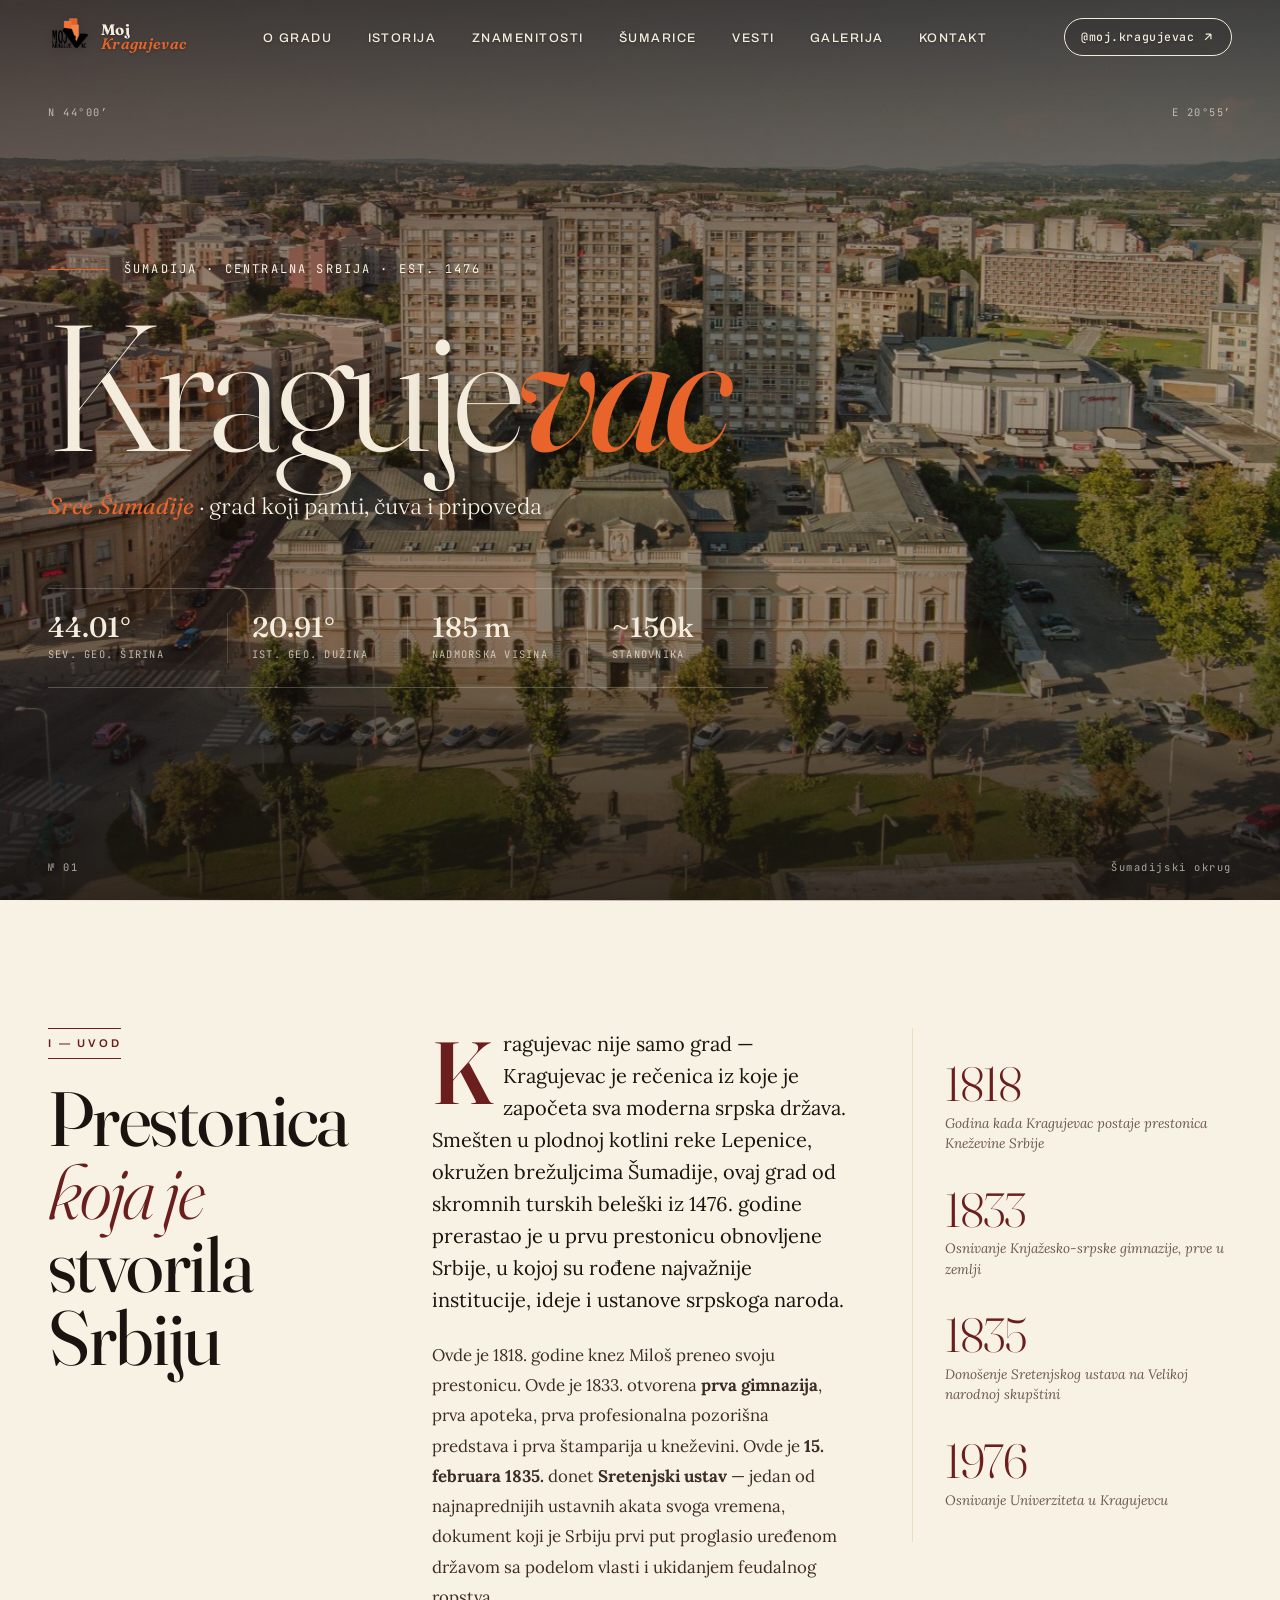
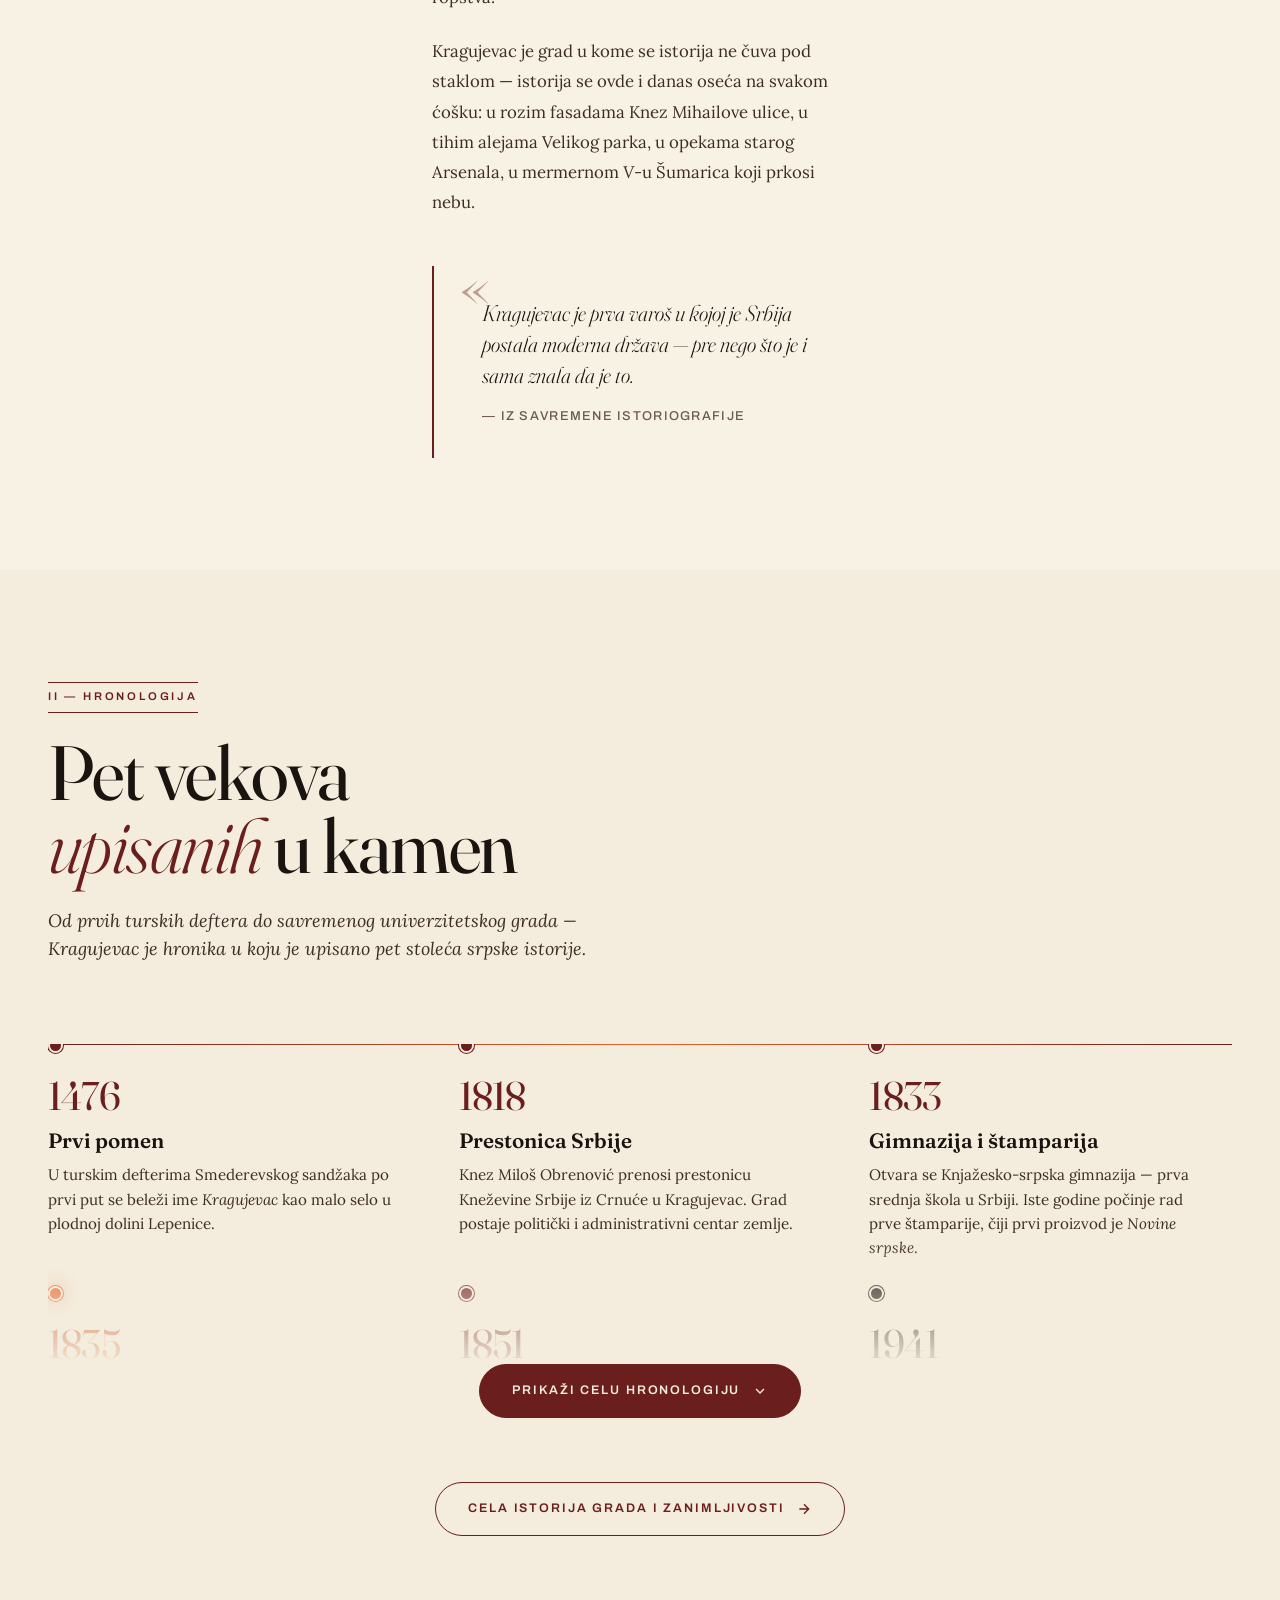
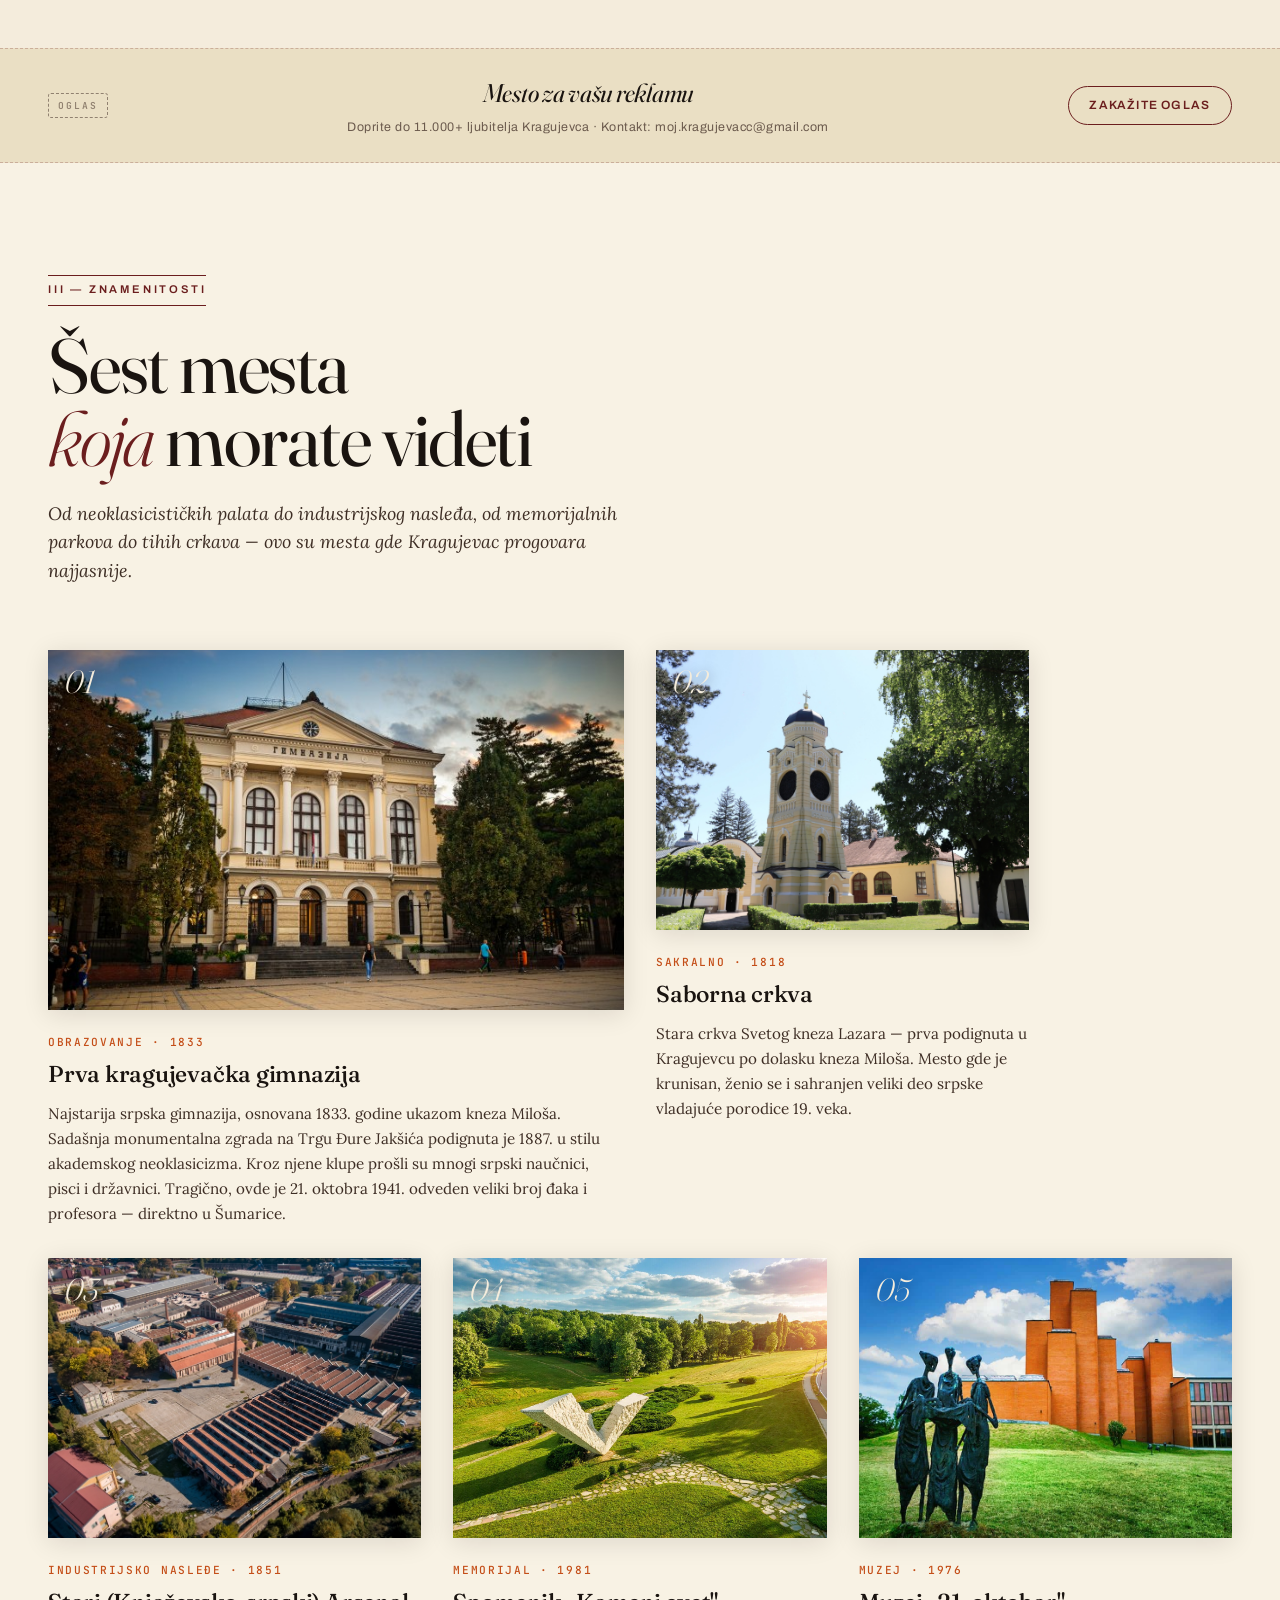
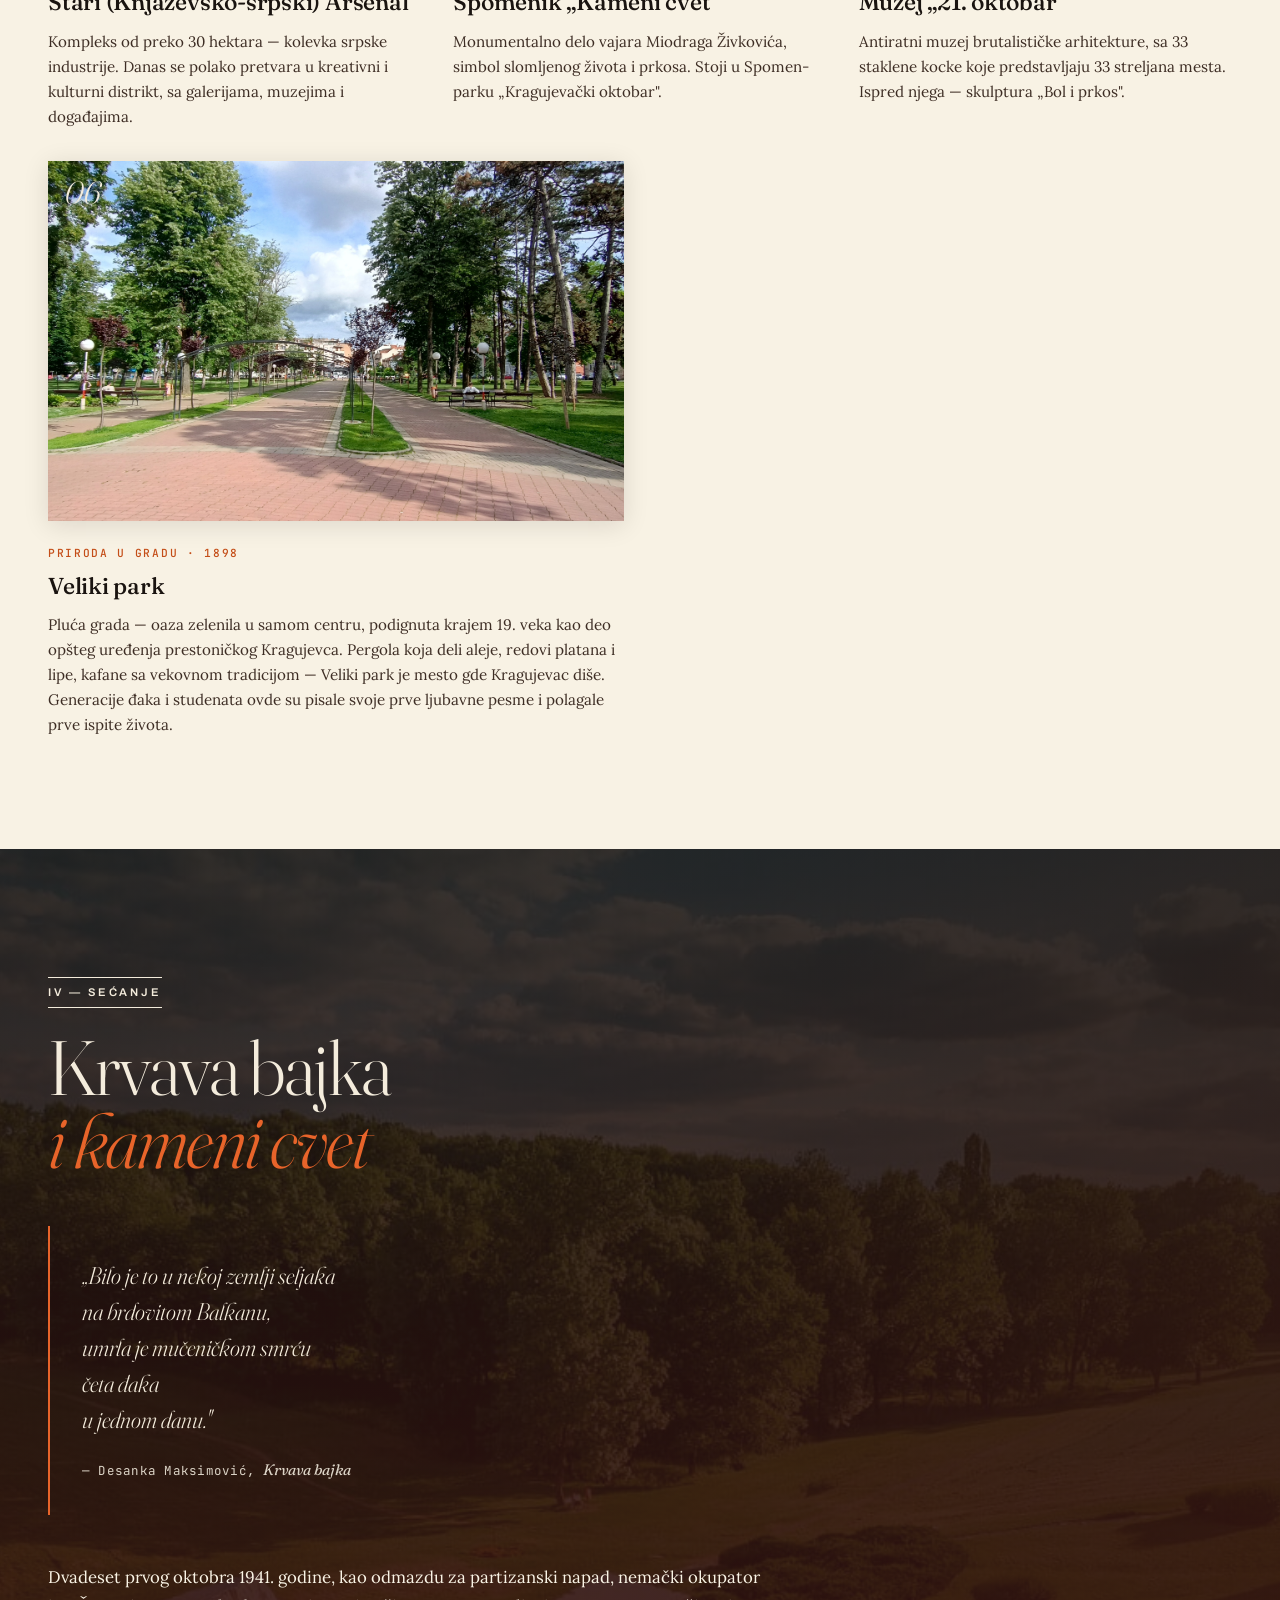
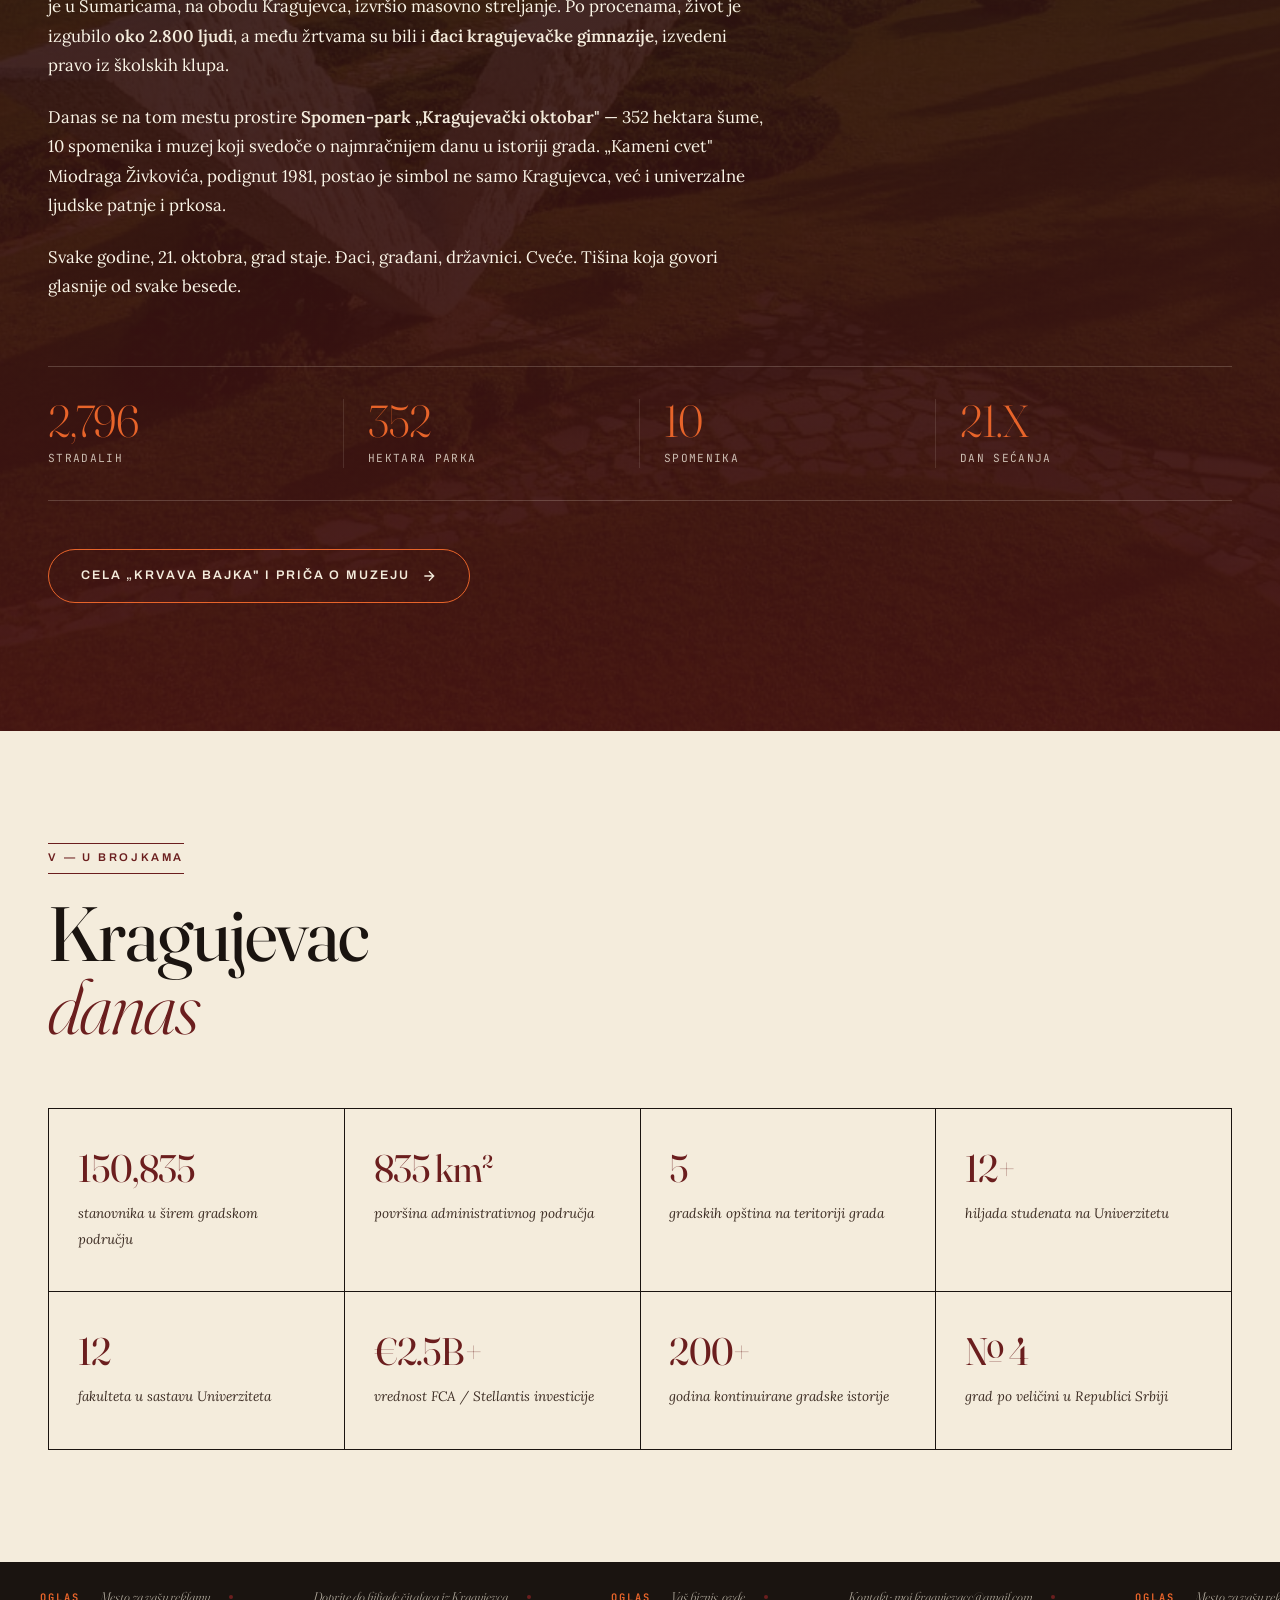
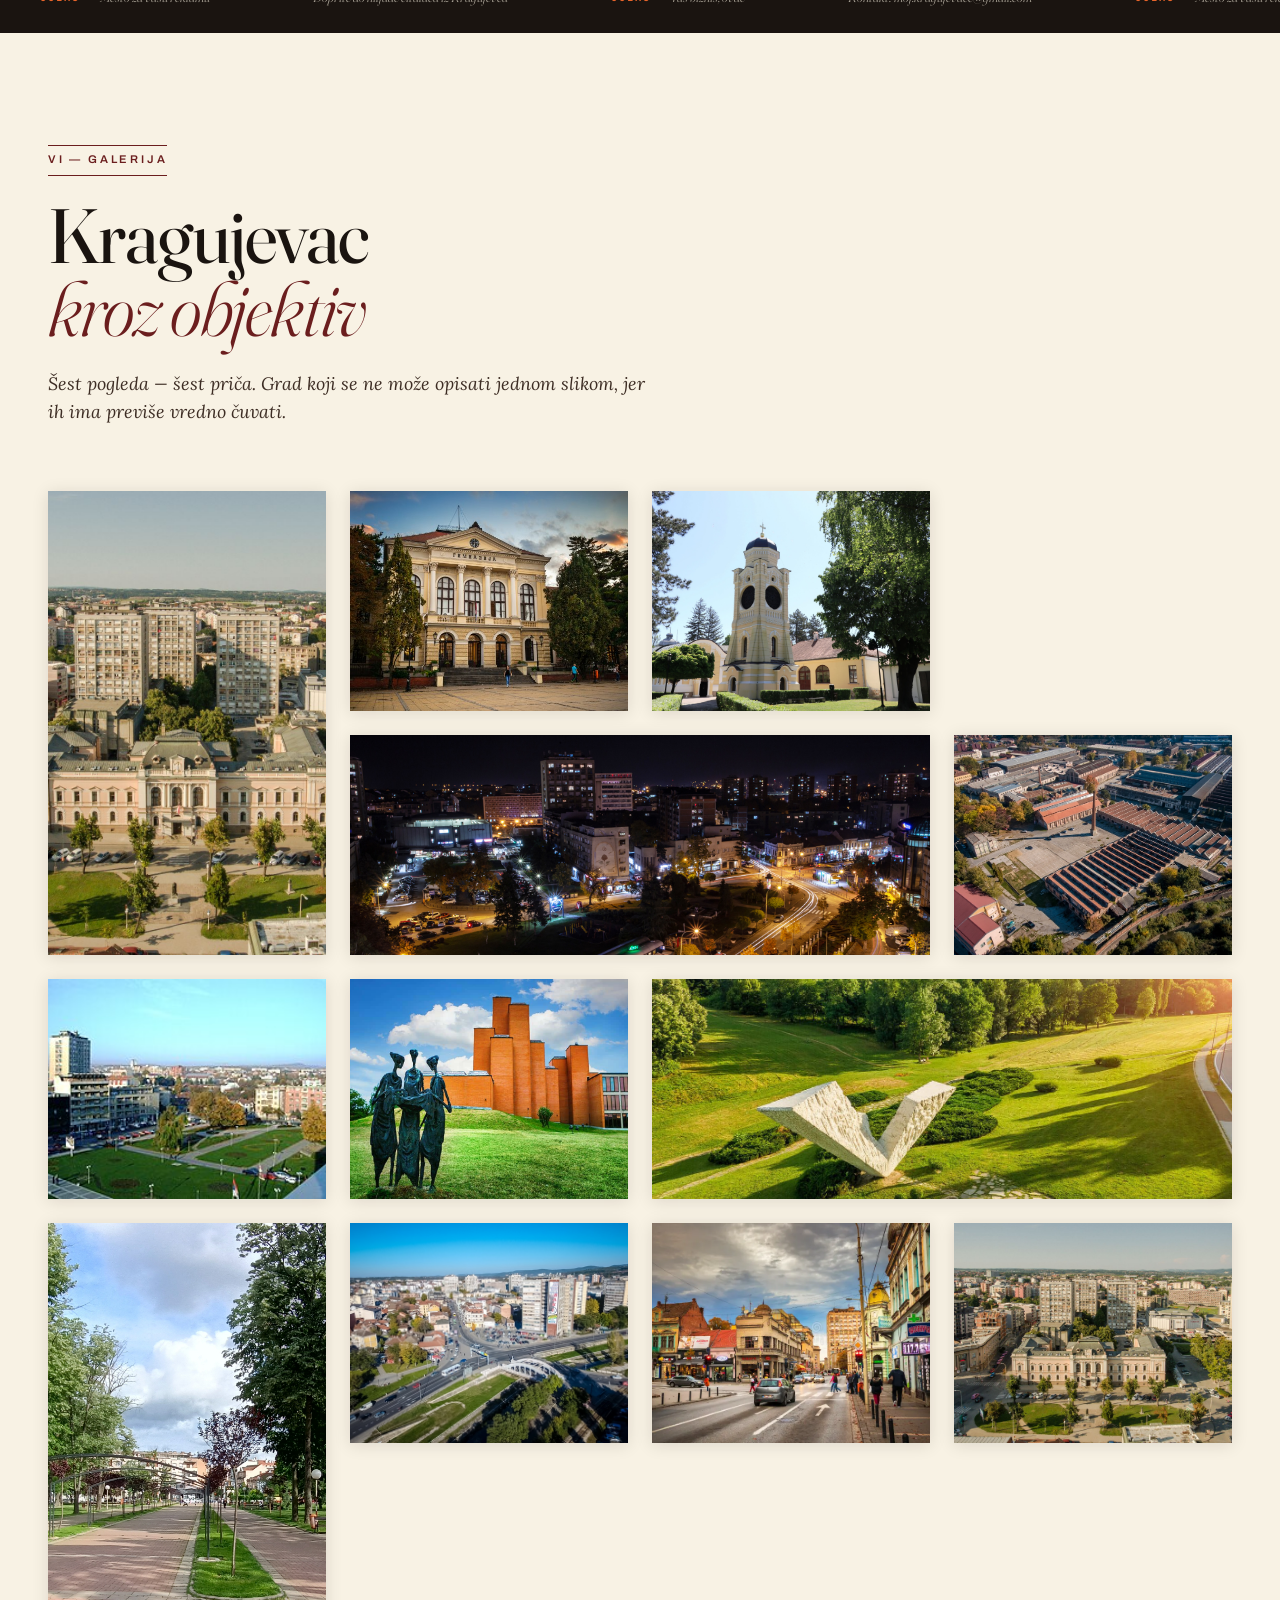
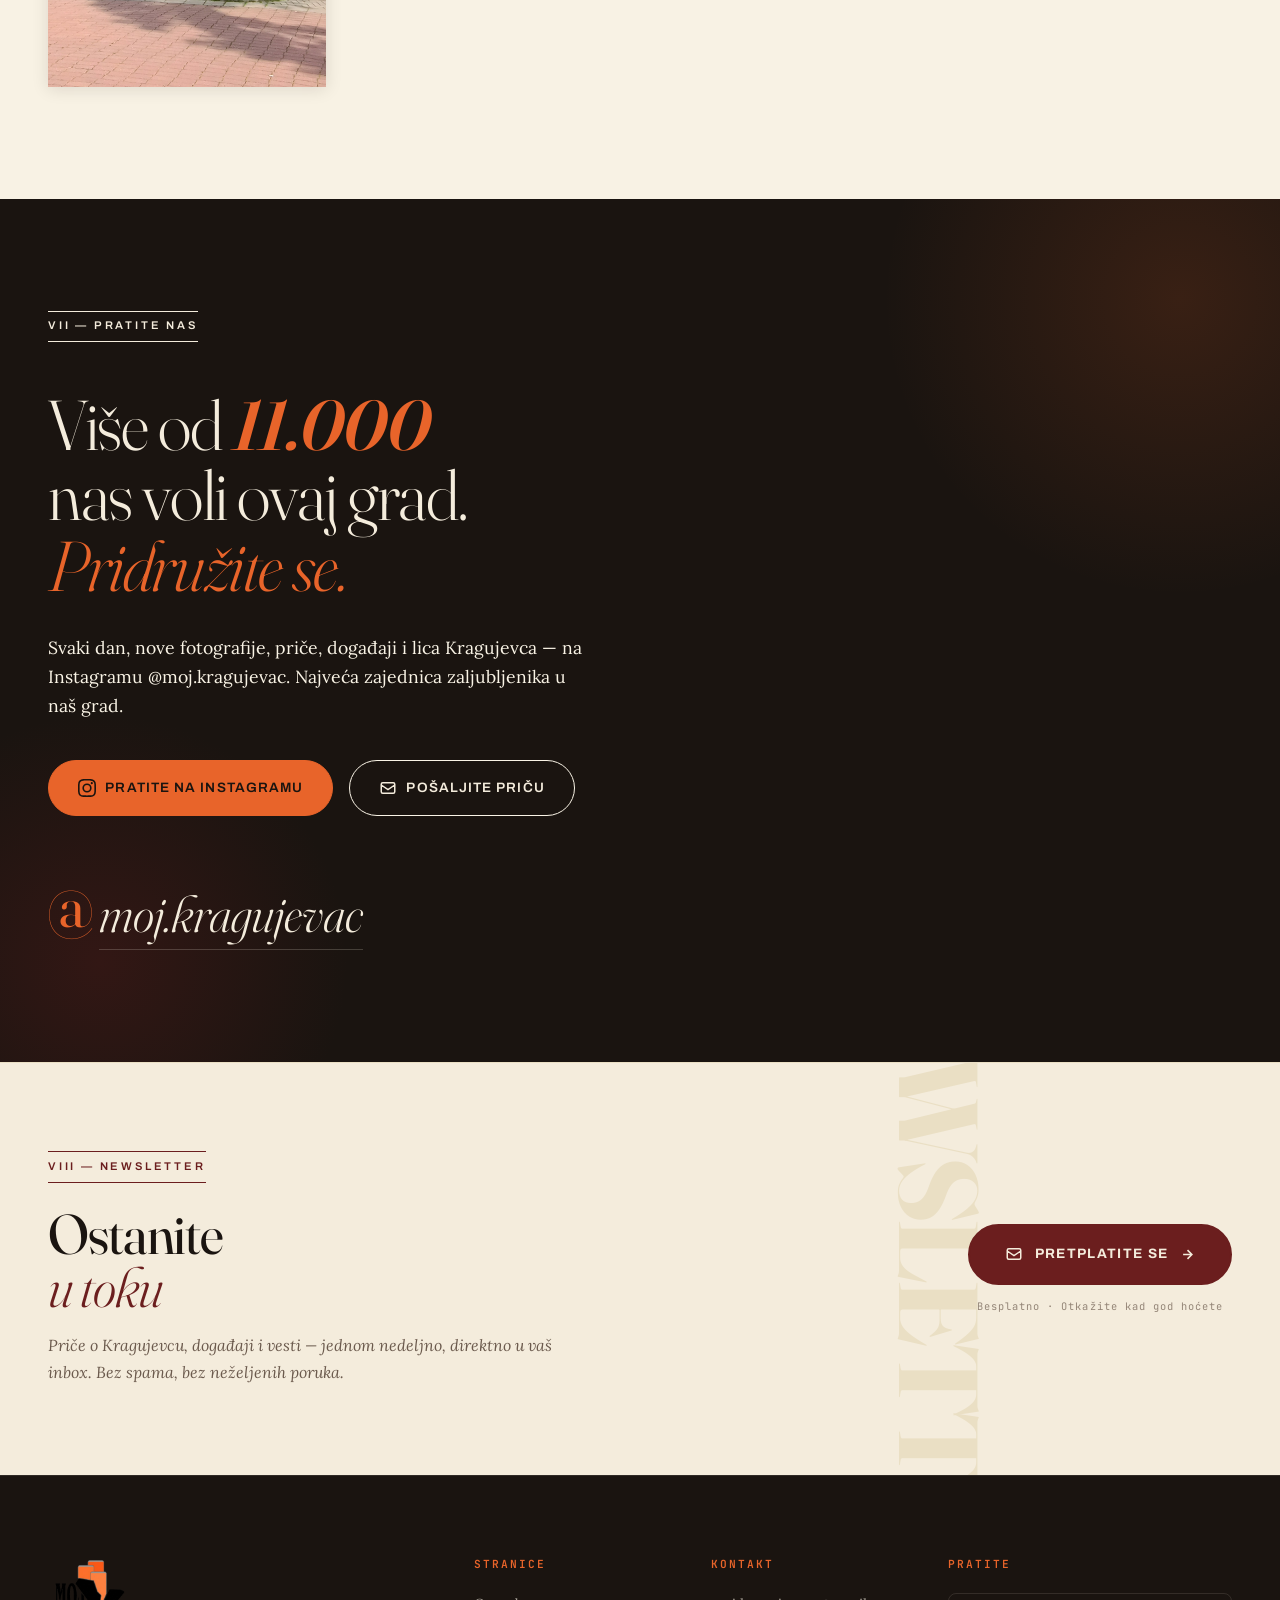
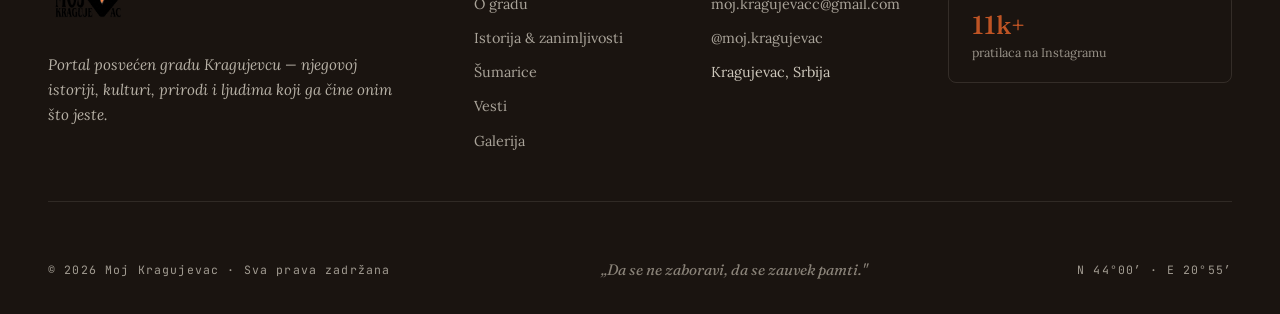
==== commit bae24c13: "Add new pages (galerija, istorija, kontakt, sumarice, vesti) and update site content" ====
--- a/index.html
+++ b/index.html
@@ -3,18 +3,210 @@
 <head>
     <meta charset="UTF-8">
     <meta name="viewport" content="width=device-width, initial-scale=1.0">
-    <meta name="description" content="Moj Kragujevac — priča o gradu šumadijskog srca, prvoj prestonici moderne Srbije, gradu gimnazije, arsenala, Šumarica i Velikog parka.">
-    <meta name="keywords" content="Kragujevac, Šumadija, prestonica, gimnazija, Šumarice, Stari arsenal, Veliki park, Moj Kragujevac">
+
+    <!-- ── SEO ─────────────────────────────────── -->
+    <title>Moj Kragujevac — Srce Šumadije | Istorija, znamenitosti i kultura</title>
+    <meta name="description" content="Moj Kragujevac — portal o prvoj prestonici moderne Srbije. Otkrijte istoriju, Sretenjski ustav, Šumarice, znamenitosti i kulturno nasleđe Kragujevca i Šumadije.">
+    <meta name="keywords" content="Kragujevac, Šumadija, prestonica Srbije, Sretenjski ustav 1835, Šumarice, Stari arsenal, Veliki park, Moj Kragujevac, istorija Kragujevca, znamenitosti Kragujevca">
+    <meta name="author" content="Moj Kragujevac">
+    <meta name="robots" content="index, follow, max-snippet:-1, max-image-preview:large, max-video-preview:-1">
+    <meta name="theme-color" content="#6B1E1E">
+    <link rel="canonical" href="https://mojkragujevac.com/">
+
+    <!-- ── Open Graph ──────────────────────────── -->
+    <meta property="og:type" content="website">
+    <meta property="og:url" content="https://mojkragujevac.com/">
+    <meta property="og:site_name" content="Moj Kragujevac">
     <meta property="og:title" content="Moj Kragujevac — Srce Šumadije">
-    <meta property="og:description" content="Otkrijte priču o gradu koji je bio prva prestonica moderne Srbije.">
-    <meta property="og:image" content="images/hero-kragujevac.jpg">
-    <title>Moj Kragujevac — Srce Šumadije</title>
-
+    <meta property="og:description" content="Portal o prvoj prestonici moderne Srbije. Istorija, Sretenjski ustav, Šumarice i kulturno nasleđe Kragujevca.">
+    <meta property="og:image" content="https://mojkragujevac.com/images/hero-kragujevac.jpg">
+    <meta property="og:image:width" content="1200">
+    <meta property="og:image:height" content="630">
+    <meta property="og:image:alt" content="Panorama Kragujevca — Srce Šumadije">
+    <meta property="og:locale" content="sr_RS">
+
+    <!-- ── Twitter Card ────────────────────────── -->
+    <meta name="twitter:card" content="summary_large_image">
+    <meta name="twitter:site" content="@mojkragujevac">
+    <meta name="twitter:title" content="Moj Kragujevac — Srce Šumadije">
+    <meta name="twitter:description" content="Portal o prvoj prestonici moderne Srbije. Istorija, Sretenjski ustav, Šumarice i kulturno nasleđe Kragujevca.">
+    <meta name="twitter:image" content="https://mojkragujevac.com/images/hero-kragujevac.jpg">
+    <meta name="twitter:image:alt" content="Panorama Kragujevca — Srce Šumadije">
+
+    <!-- ── Icons ───────────────────────────────── -->
+    <link rel="icon" type="image/png" href="images/logo.png">
+    <link rel="apple-touch-icon" href="images/logo.png">
+
+    <!-- ── Performance ─────────────────────────── -->
+    <link rel="preload" as="image" href="images/hero-kragujevac.jpg" fetchpriority="high">
     <link rel="preconnect" href="https://fonts.googleapis.com">
     <link rel="preconnect" href="https://fonts.gstatic.com" crossorigin>
+    <link rel="dns-prefetch" href="https://fonts.googleapis.com">
     <link href="https://fonts.googleapis.com/css2?family=Fraunces:ital,opsz,wght@0,9..144,300;0,9..144,400;0,9..144,500;0,9..144,600;0,9..144,700;0,9..144,900;1,9..144,400;1,9..144,600&family=Lora:ital,wght@0,400;0,500;0,600;1,400;1,500&family=Archivo:wght@400;500;600;700;800&family=JetBrains+Mono:wght@400;500&display=swap" rel="stylesheet">
-
     <link rel="stylesheet" href="styles.css">
+
+    <!-- ── Structured Data (JSON-LD) ───────────── -->
+    <script type="application/ld+json">
+    {
+      "@context": "https://schema.org",
+      "@graph": [
+        {
+          "@type": "WebSite",
+          "@id": "https://mojkragujevac.com/#website",
+          "url": "https://mojkragujevac.com/",
+          "name": "Moj Kragujevac",
+          "description": "Portal posvećen gradu Kragujevcu — istoriji, kulturi, prirodi i stanovnicima",
+          "inLanguage": "sr",
+          "publisher": { "@id": "https://mojkragujevac.com/#organization" }
+        },
+        {
+          "@type": "Organization",
+          "@id": "https://mojkragujevac.com/#organization",
+          "name": "Moj Kragujevac",
+          "url": "https://mojkragujevac.com/",
+          "logo": {
+            "@type": "ImageObject",
+            "url": "https://mojkragujevac.com/images/logo.png",
+            "width": 512,
+            "height": 512
+          },
+          "sameAs": ["https://www.instagram.com/moj.kragujevac/"],
+          "contactPoint": {
+            "@type": "ContactPoint",
+            "email": "moj.kragujevacc@gmail.com",
+            "contactType": "editorial",
+            "availableLanguage": "Serbian"
+          }
+        },
+        {
+          "@type": "WebPage",
+          "@id": "https://mojkragujevac.com/#webpage",
+          "url": "https://mojkragujevac.com/",
+          "name": "Moj Kragujevac — Srce Šumadije | Istorija, znamenitosti i kultura",
+          "description": "Portal o prvoj prestonici moderne Srbije. Istorija, Sretenjski ustav, Šumarice i kulturno nasleđe Kragujevca.",
+          "isPartOf": { "@id": "https://mojkragujevac.com/#website" },
+          "about": { "@id": "https://mojkragujevac.com/#city" },
+          "publisher": { "@id": "https://mojkragujevac.com/#organization" },
+          "inLanguage": "sr",
+          "image": {
+            "@type": "ImageObject",
+            "url": "https://mojkragujevac.com/images/hero-kragujevac.jpg",
+            "width": 1200,
+            "height": 630
+          },
+          "breadcrumb": {
+            "@type": "BreadcrumbList",
+            "itemListElement": [{
+              "@type": "ListItem",
+              "position": 1,
+              "name": "Moj Kragujevac",
+              "item": "https://mojkragujevac.com/"
+            }]
+          }
+        },
+        {
+          "@type": "City",
+          "@id": "https://mojkragujevac.com/#city",
+          "name": "Kragujevac",
+          "alternateName": ["Крагујевац", "Srce Šumadije"],
+          "description": "Kragujevac je grad u centralnoj Srbiji, administrativni centar Šumadijskog okruga i prva prestonica moderne Kneževine Srbije (1818–1841). Poznat po Sretenjskom ustavu (1835), tragičnim Šumaricama (1941) i industrijskom nasleđu.",
+          "geo": {
+            "@type": "GeoCoordinates",
+            "latitude": "44.0165",
+            "longitude": "20.9114"
+          },
+          "containedInPlace": {
+            "@type": "Country",
+            "name": "Srbija",
+            "sameAs": "https://www.wikidata.org/wiki/Q403"
+          },
+          "sameAs": [
+            "https://www.wikidata.org/wiki/Q82657",
+            "https://dbpedia.org/resource/Kragujevac"
+          ]
+        },
+        {
+          "@type": "ItemList",
+          "name": "Znamenitosti Kragujevca",
+          "description": "Ključne kulturne, istorijske i prirodne znamenitosti grada Kragujevca",
+          "numberOfItems": 6,
+          "itemListElement": [
+            {
+              "@type": "ListItem",
+              "position": 1,
+              "item": {
+                "@type": "LandmarksOrHistoricalBuildings",
+                "name": "Prva kragujevačka gimnazija",
+                "description": "Najstarija srpska gimnazija, osnovana 1833. ukazom kneza Miloša Obrenovića. Monumentalna zgrada na Trgu Đure Jakšića podignuta 1887. u stilu akademskog neoklasicizma.",
+                "foundingDate": "1833",
+                "image": "https://mojkragujevac.com/images/gallery-4.jpg",
+                "address": { "@type": "PostalAddress", "streetAddress": "Trg Đure Jakšića bb", "addressLocality": "Kragujevac", "postalCode": "34000", "addressCountry": "RS" }
+              }
+            },
+            {
+              "@type": "ListItem",
+              "position": 2,
+              "item": {
+                "@type": "LandmarksOrHistoricalBuildings",
+                "name": "Saborna crkva Svetog kneza Lazara",
+                "description": "Prva crkva podignuta u Kragujevcu po dolasku kneza Miloša, 1818. godine.",
+                "foundingDate": "1818",
+                "image": "https://mojkragujevac.com/images/gallery-6.jpg",
+                "address": { "@type": "PostalAddress", "addressLocality": "Kragujevac", "addressCountry": "RS" }
+              }
+            },
+            {
+              "@type": "ListItem",
+              "position": 3,
+              "item": {
+                "@type": "LandmarksOrHistoricalBuildings",
+                "name": "Stari Arsenal — Knjaževsko-srpski arsenal",
+                "description": "Kompleks od 30+ hektara — kolevka srpske industrije, osnovan 1851. Danas kreativni i kulturni distrikt Kragujevca.",
+                "foundingDate": "1851",
+                "image": "https://mojkragujevac.com/images/stari-arsenal.jpg",
+                "address": { "@type": "PostalAddress", "addressLocality": "Kragujevac", "addressCountry": "RS" }
+              }
+            },
+            {
+              "@type": "ListItem",
+              "position": 4,
+              "item": {
+                "@type": "LandmarksOrHistoricalBuildings",
+                "name": "Kameni cvet — Spomen-park Šumarice",
+                "description": "Monumentalna skulptura vajara Miodraga Živkovića (1981) u Spomen-parku Kragujevački oktobar, na mestu stradanja 2.796 žrtava nacizma 21. oktobra 1941.",
+                "image": "https://mojkragujevac.com/images/sumarice.jpg",
+                "address": { "@type": "PostalAddress", "addressLocality": "Kragujevac", "addressCountry": "RS" }
+              }
+            },
+            {
+              "@type": "ListItem",
+              "position": 5,
+              "item": {
+                "@type": "LandmarksOrHistoricalBuildings",
+                "name": "Muzej 21. oktobar",
+                "description": "Antiratni muzej brutalističke arhitekture sa 33 staklene kocke koje simbolizuju 33 streljana mesta. Osnovan 1976.",
+                "foundingDate": "1976",
+                "image": "https://mojkragujevac.com/images/gallery-5.jpg",
+                "address": { "@type": "PostalAddress", "addressLocality": "Kragujevac", "addressCountry": "RS" }
+              }
+            },
+            {
+              "@type": "ListItem",
+              "position": 6,
+              "item": {
+                "@type": "LandmarksOrHistoricalBuildings",
+                "name": "Veliki park",
+                "description": "Centralni gradski park Kragujevca, podignut krajem 19. veka. Pluća grada — oaza platana, lipa i historijskih aleja.",
+                "foundingDate": "1898",
+                "image": "https://mojkragujevac.com/images/veliki-park.jpg",
+                "address": { "@type": "PostalAddress", "addressLocality": "Kragujevac", "addressCountry": "RS" }
+              }
+            }
+          ]
+        }
+      ]
+    }
+    </script>
 </head>
 <body>
 
@@ -31,11 +223,12 @@
 
             <ul class="nav__menu" id="navMenu">
                 <li><a href="#o-gradu">O gradu</a></li>
-                <li><a href="#istorija">Istorija</a></li>
+                <li><a href="istorija.html">Istorija</a></li>
                 <li><a href="#znamenitosti">Znamenitosti</a></li>
-                <li><a href="#sumarice">Šumarice</a></li>
-                <li><a href="#galerija">Galerija</a></li>
-                <li><a href="#kontakt">Kontakt</a></li>
+                <li><a href="sumarice.html">Šumarice</a></li>
+                <li><a href="vesti.html">Vesti</a></li>
+                <li><a href="galerija.html">Galerija</a></li>
+                <li><a href="kontakt.html">Kontakt</a></li>
             </ul>
 
             <a href="https://instagram.com/moj.kragujevac" target="_blank" rel="noopener" class="nav__cta">
@@ -49,9 +242,11 @@
         </div>
     </nav>
 
+    <main id="main-content" tabindex="-1">
+
     <!-- ───────── HERO ───────── -->
-    <header class="hero">
-        <div class="hero__bg" style="background-image: url('images/hero-kragujevac.jpg');"></div>
+    <header class="hero" aria-label="Naslovna — Kragujevac, Srce Šumadije">
+        <div class="hero__bg" style="background-image: url('images/hero-kragujevac.jpg');" role="img" aria-label="Panorama Kragujevca — nekadašnje prestonice Srbije"></div>
         <div class="hero__overlay"></div>
 
         <div class="hero__content">
@@ -85,13 +280,7 @@
                 </div>
             </div>
 
-            <a href="#o-gradu" class="hero__scroll">
-                <span>Skrolujte</span>
-                <svg viewBox="0 0 24 40" width="20" height="32" fill="none" stroke="currentColor" stroke-width="1.5">
-                    <rect x="2" y="2" width="20" height="36" rx="10"/>
-                    <line x1="12" y1="10" x2="12" y2="18" class="hero__scroll-dot"/>
-                </svg>
-            </a>
+           
         </div>
 
         <div class="hero__corner hero__corner--tl">N 44°00′</div>
@@ -103,11 +292,11 @@
    
 
     <!-- ───────── O GRADU ───────── -->
-    <section class="intro" id="o-gradu">
+    <section class="intro" id="o-gradu" aria-labelledby="intro-heading">
         <div class="intro__container">
             <div class="intro__header">
                 <span class="section__chapter">I — Uvod</span>
-                <h2 class="section__title">Prestonica<br><em>koja je</em> stvorila<br>Srbiju</h2>
+                <h2 class="section__title" id="intro-heading">Prestonica<br><em>koja je</em> stvorila<br>Srbiju</h2>
             </div>
 
             <div class="intro__body">
@@ -146,14 +335,15 @@
     </section>
 
     <!-- ───────── ISTORIJA TIMELINE ───────── -->
-    <section class="timeline" id="istorija">
+    <section class="timeline" id="istorija" aria-labelledby="timeline-heading">
         <div class="timeline__container">
             <div class="timeline__header">
                 <span class="section__chapter">II — Hronologija</span>
-                <h2 class="section__title">Pet vekova<br><em>upisanih</em> u kamen</h2>
+                <h2 class="section__title" id="timeline-heading">Pet vekova<br><em>upisanih</em> u kamen</h2>
                 <p class="section__deck">Od prvih turskih deftera do savremenog univerzitetskog grada — Kragujevac je hronika u koju je upisano pet stoleća srpske istorije.</p>
             </div>
 
+            <div class="timeline__collapsible is-collapsed" id="timelineCollapsible">
             <div class="timeline__track">
                 <div class="timeline__line"></div>
 
@@ -210,6 +400,24 @@
                     <h3 class="t-item__title">Savremeni grad</h3>
                     <p>Kragujevac je danas administrativni, privredni, obrazovni i kulturni centar Šumadijskog okruga — grad koji svoje nasleđe spaja sa novom industrijom i mladim duhom.</p>
                 </article>
+            </div>
+            </div>
+
+            <div class="timeline__toggle-wrap">
+                <button type="button" class="timeline__toggle" id="timelineToggle"
+                        aria-expanded="false" aria-controls="timelineCollapsible">
+                    <span class="timeline__toggle-text" data-show="Prikaži celu hronologiju" data-hide="Sakupi hronologiju">Prikaži celu hronologiju</span>
+                    <svg class="timeline__toggle-icon" viewBox="0 0 24 24" width="16" height="16" fill="none" stroke="currentColor" stroke-width="2" aria-hidden="true">
+                        <path d="M6 9l6 6 6-6"/>
+                    </svg>
+                </button>
+            </div>
+
+            <div class="timeline__more">
+                <a href="istorija.html" class="timeline__more-link">
+                    <span>Cela istorija grada i zanimljivosti</span>
+                    <svg viewBox="0 0 24 24" width="16" height="16" fill="none" stroke="currentColor" stroke-width="2"><path d="M5 12h14M12 5l7 7-7 7"/></svg>
+                </a>
             </div>
         </div>
     </section>
@@ -225,11 +433,11 @@
         </div>
     </div>
     <!-- ───────── ZNAMENITOSTI ───────── -->
-    <section class="landmarks" id="znamenitosti">
+    <section class="landmarks" id="znamenitosti" aria-labelledby="landmarks-heading">
         <div class="landmarks__container">
             <div class="landmarks__header">
                 <span class="section__chapter">III — Znamenitosti</span>
-                <h2 class="section__title">Šest mesta<br><em>koja</em> morate videti</h2>
+                <h2 class="section__title" id="landmarks-heading">Šest mesta<br><em>koja</em> morate videti</h2>
                 <p class="section__deck">Od neoklasicističkih palata do industrijskog nasleđa, od memorijalnih parkova do tihih crkava — ovo su mesta gde Kragujevac progovara najjasnije.</p>
             </div>
 
@@ -351,6 +559,13 @@
                     <span class="sumarice__num-big">21.X</span>
                     <span class="sumarice__num-lbl">dan sećanja</span>
                 </div>
+            </div>
+
+            <div class="sumarice__more">
+                <a href="sumarice.html" class="sumarice__more-link">
+                    <span>Cela „Krvava bajka" i priča o muzeju</span>
+                    <svg viewBox="0 0 24 24" width="16" height="16" fill="none" stroke="currentColor" stroke-width="2"><path d="M5 12h14M12 5l7 7-7 7"/></svg>
+                </a>
             </div>
         </div>
     </section>
@@ -413,35 +628,74 @@
     </div>
 
     <!-- ───────── GALERIJA ───────── -->
-    <section class="gallery" id="galerija">
+    <section class="gallery" id="galerija" aria-labelledby="gallery-heading">
         <div class="gallery__container">
             <div class="gallery__header">
                 <span class="section__chapter">VI — Galerija</span>
-                <h2 class="section__title">Kragujevac<br><em>kroz objektiv</em></h2>
+                <h2 class="section__title" id="gallery-heading">Kragujevac<br><em>kroz objektiv</em></h2>
                 <p class="section__deck">Šest pogleda — šest priča. Grad koji se ne može opisati jednom slikom, jer ih ima previše vredno čuvati.</p>
             </div>
 
             <div class="gallery__grid">
-                <figure class="g-item g-item--tall" style="background-image: url('images/hero-kragujevac.jpg');">
+                <figure class="g-item g-item--tall" style="background-image: url('images/hero-kragujevac.jpg');"
+                    data-lightbox data-src="images/hero-kragujevac.jpg" data-caption="Centar grada · Knez Mihailova palata"
+                    role="button" aria-label="Otvori sliku: Centar grada">
                     <figcaption>Centar grada · Knez Mihailova palata</figcaption>
                 </figure>
-                <figure class="g-item" style="background-image: url('images/gallery-4.jpg');">
+                <figure class="g-item" style="background-image: url('images/gallery-4.jpg');"
+                    data-lightbox data-src="images/gallery-4.jpg" data-caption="Prva gimnazija · Trg Đure Jakšića"
+                    role="button" aria-label="Otvori sliku: Prva gimnazija">
                     <figcaption>Prva gimnazija · Trg Đure Jakšića</figcaption>
                 </figure>
-                <figure class="g-item" style="background-image: url('images/gallery-6.jpg');">
+                <figure class="g-item" style="background-image: url('images/gallery-6.jpg');"
+                    data-lightbox data-src="images/gallery-6.jpg" data-caption="Stara crkva · Svetog kneza Lazara"
+                    role="button" aria-label="Otvori sliku: Stara crkva">
                     <figcaption>Stara crkva · Svetog kneza Lazara</figcaption>
                 </figure>
-                <figure class="g-item g-item--wide" style="background-image: url('images/stari-arsenal.jpg');">
+                <figure class="g-item g-item--wide" style="background-image: url('noveslike/1920x650-Kragujevac-noc-panorama-autor-Zoran-Lazarevic.jpg');"
+                    data-lightbox data-src="noveslike/1920x650-Kragujevac-noc-panorama-autor-Zoran-Lazarevic.jpg" data-caption="Noćna panorama Kragujevca · foto: Zoran Lazarević"
+                    role="button" aria-label="Otvori sliku: Noćna panorama">
+                    <figcaption>Noćna panorama · foto: Zoran Lazarević</figcaption>
+                </figure>
+                <figure class="g-item" style="background-image: url('images/stari-arsenal.jpg');"
+                    data-lightbox data-src="images/stari-arsenal.jpg" data-caption="Stari arsenal · industrijska arheologija"
+                    role="button" aria-label="Otvori sliku: Stari arsenal">
                     <figcaption>Stari arsenal · industrijska arheologija</figcaption>
                 </figure>
-                <figure class="g-item" style="background-image: url('images/gallery-5.jpg');">
+                <figure class="g-item" style="background-image: url('noveslike/View_on_the_city_of_Kragujevac.jpg');"
+                    data-lightbox data-src="noveslike/View_on_the_city_of_Kragujevac.jpg" data-caption="Pogled na Kragujevac"
+                    role="button" aria-label="Otvori sliku: Pogled na grad">
+                    <figcaption>Pogled na Kragujevac</figcaption>
+                </figure>
+                <figure class="g-item" style="background-image: url('images/gallery-5.jpg');"
+                    data-lightbox data-src="images/gallery-5.jpg" data-caption="Muzej „21. oktobar" · Šumarice"
+                    role="button" aria-label="Otvori sliku: Muzej 21. oktobar">
                     <figcaption>Muzej „21. oktobar" · Šumarice</figcaption>
                 </figure>
-                <figure class="g-item g-item--wide" style="background-image: url('images/sumarice.jpg');">
+                <figure class="g-item g-item--wide" style="background-image: url('images/sumarice.jpg');"
+                    data-lightbox data-src="images/sumarice.jpg" data-caption="Kameni cvet · Miodrag Živković, 1981"
+                    role="button" aria-label="Otvori sliku: Kameni cvet">
                     <figcaption>Kameni cvet · Miodrag Živković, 1981</figcaption>
                 </figure>
-                <figure class="g-item g-item--tall" style="background-image: url('images/veliki-park.jpg');">
+                <figure class="g-item g-item--tall" style="background-image: url('images/veliki-park.jpg');"
+                    data-lightbox data-src="images/veliki-park.jpg" data-caption="Veliki park · zelena pluća grada"
+                    role="button" aria-label="Otvori sliku: Veliki park">
                     <figcaption>Veliki park · zelena pluća grada</figcaption>
+                </figure>
+                <figure class="g-item" style="background-image: url('noveslike/panorama_grada_jovan_zivanovic_gto_a.jpg');"
+                    data-lightbox data-src="noveslike/panorama_grada_jovan_zivanovic_gto_a.jpg" data-caption="Panorama grada · foto: Jovan Živanović"
+                    role="button" aria-label="Otvori sliku: Panorama grada">
+                    <figcaption>Panorama grada · foto: Jovan Živanović</figcaption>
+                </figure>
+                <figure class="g-item" style="background-image: url('noveslike/street-kragujevac-old-historical-town-sunset-kragujevac-largest-town-sumadija-region-serbia-street-kragujevac-164067918.webp');"
+                    data-lightbox data-src="noveslike/street-kragujevac-old-historical-town-sunset-kragujevac-largest-town-sumadija-region-serbia-street-kragujevac-164067918.webp" data-caption="Istorijska ulica pri zalasku sunca"
+                    role="button" aria-label="Otvori sliku: Istorijska ulica">
+                    <figcaption>Istorijska ulica · zalazak sunca</figcaption>
+                </figure>
+                <figure class="g-item" style="background-image: url('noveslike/kragujevac.jpg');"
+                    data-lightbox data-src="noveslike/kragujevac.jpg" data-caption="Kragujevac · srce Šumadije"
+                    role="button" aria-label="Otvori sliku: Kragujevac">
+                    <figcaption>Kragujevac · srce Šumadije</figcaption>
                 </figure>
             </div>
         </div>
@@ -501,6 +755,8 @@
         </div>
     </section>
 
+    </main><!-- /#main-content -->
+
     <!-- ───────── FOOTER ───────── -->
     <footer class="footer" id="kontakt">
         <div class="footer__container">
@@ -511,13 +767,13 @@
                 </div>
 
                 <div class="footer__col">
-                    <h4 class="footer__head">Sekcije</h4>
+                    <h4 class="footer__head">Stranice</h4>
                     <ul>
                         <li><a href="#o-gradu">O gradu</a></li>
-                        <li><a href="#istorija">Istorija</a></li>
-                        <li><a href="#znamenitosti">Znamenitosti</a></li>
-                        <li><a href="#sumarice">Šumarice</a></li>
-                        <li><a href="#galerija">Galerija</a></li>
+                        <li><a href="istorija.html">Istorija &amp; zanimljivosti</a></li>
+                        <li><a href="sumarice.html">Šumarice</a></li>
+                        <li><a href="vesti.html">Vesti</a></li>
+                        <li><a href="galerija.html">Galerija</a></li>
                     </ul>
                 </div>
 
--- a/styles.css
+++ b/styles.css
@@ -2159,3 +2159,2195 @@
     }
     .reveal { opacity: 1; transform: none; }
 }
+
+/* ============================================
+   TIMELINE — collapsible dropdown
+   ============================================ */
+.timeline__collapsible {
+    position: relative;
+    overflow: hidden;
+    transition: max-height 0.6s cubic-bezier(0.4, 0, 0.2, 1);
+}
+
+.timeline__collapsible.is-collapsed {
+    max-height: 22rem;
+}
+
+.timeline__collapsible.is-collapsed::after {
+    content: '';
+    position: absolute;
+    left: 0;
+    right: 0;
+    bottom: 0;
+    height: 10rem;
+    background: linear-gradient(to bottom, rgba(244, 236, 220, 0) 0%, var(--cream) 85%);
+    pointer-events: none;
+}
+
+.timeline__toggle-wrap {
+    margin-top: 2rem;
+    text-align: center;
+}
+
+.timeline__collapsible.is-collapsed + .timeline__toggle-wrap {
+    margin-top: -2rem;
+    position: relative;
+    z-index: 2;
+}
+
+.timeline__toggle {
+    display: inline-flex;
+    align-items: center;
+    gap: 0.7rem;
+    padding: 1rem 2rem;
+    font-family: var(--font-sans);
+    font-size: 0.78rem;
+    font-weight: 600;
+    letter-spacing: 0.15em;
+    text-transform: uppercase;
+    color: var(--cream);
+    background: var(--oxblood);
+    border: 1px solid var(--oxblood);
+    border-radius: 999px;
+    cursor: pointer;
+    transition: all 0.3s ease;
+}
+
+.timeline__toggle:hover {
+    background: var(--orange);
+    border-color: var(--orange);
+    transform: translateY(-2px);
+    box-shadow: 0 8px 20px rgba(232, 100, 42, 0.3);
+}
+
+.timeline__toggle-icon {
+    transition: transform 0.4s cubic-bezier(0.4, 0, 0.2, 1);
+}
+
+.timeline__toggle[aria-expanded="true"] .timeline__toggle-icon {
+    transform: rotate(180deg);
+}
+
+@media (prefers-reduced-motion: reduce) {
+    .timeline__collapsible,
+    .timeline__toggle-icon {
+        transition: none;
+    }
+}
+
+/* ============================================
+   TIMELINE & SUMARICE — "saznajte više" link (homepage)
+   ============================================ */
+.timeline__more {
+    margin-top: 4rem;
+    text-align: center;
+}
+
+.timeline__more-link {
+    display: inline-flex;
+    align-items: center;
+    gap: 0.7rem;
+    padding: 1rem 2rem;
+    font-family: var(--font-sans);
+    font-size: 0.78rem;
+    font-weight: 600;
+    letter-spacing: 0.15em;
+    text-transform: uppercase;
+    color: var(--oxblood);
+    border: 1px solid var(--oxblood);
+    border-radius: 999px;
+    transition: all 0.3s ease;
+}
+
+.timeline__more-link:hover {
+    background: var(--oxblood);
+    color: var(--cream);
+    transform: translateY(-2px);
+    box-shadow: 0 8px 20px rgba(107, 30, 30, 0.25);
+}
+
+.timeline__more-link svg {
+    transition: transform 0.3s ease;
+}
+
+.timeline__more-link:hover svg {
+    transform: translateX(4px);
+}
+
+.sumarice__more {
+    margin-top: 3rem;
+}
+
+.sumarice__more-link {
+    display: inline-flex;
+    align-items: center;
+    gap: 0.7rem;
+    padding: 1rem 2rem;
+    font-family: var(--font-sans);
+    font-size: 0.78rem;
+    font-weight: 600;
+    letter-spacing: 0.15em;
+    text-transform: uppercase;
+    color: var(--cream);
+    border: 1px solid var(--orange);
+    background: transparent;
+    border-radius: 999px;
+    transition: all 0.3s ease;
+}
+
+.sumarice__more-link:hover {
+    background: var(--orange);
+    color: var(--ink);
+    transform: translateY(-2px);
+}
+
+.sumarice__more-link svg {
+    transition: transform 0.3s ease;
+}
+
+.sumarice__more-link:hover svg {
+    transform: translateX(4px);
+}
+
+/* ============================================
+   ACTIVE NAV LINK (sub-pages)
+   ============================================ */
+.nav__menu a.active {
+    color: var(--orange);
+}
+.nav.scrolled .nav__menu a.active {
+    color: var(--oxblood);
+}
+.nav__menu a.active::after {
+    transform: scaleX(1);
+}
+
+/* ============================================
+   PAGE HERO — sub-page header banner
+   ============================================ */
+.page-hero {
+    position: relative;
+    min-height: 60vh;
+    overflow: hidden;
+    display: flex;
+    align-items: flex-end;
+    color: var(--cream);
+    padding-top: 6rem;
+}
+
+.page-hero__bg {
+    position: absolute;
+    inset: 0;
+    background-size: cover;
+    background-position: center;
+    z-index: 1;
+    transform: scale(1.05);
+    animation: heroZoom 24s ease-out forwards;
+}
+
+.page-hero__overlay {
+    position: absolute;
+    inset: 0;
+    z-index: 2;
+    background:
+        linear-gradient(180deg,
+            rgba(26, 20, 16, 0.65) 0%,
+            rgba(26, 20, 16, 0.35) 40%,
+            rgba(26, 20, 16, 0.85) 100%),
+        linear-gradient(135deg, rgba(107, 30, 30, 0.25), transparent 60%);
+}
+
+.page-hero--dark .page-hero__overlay {
+    background:
+        linear-gradient(180deg,
+            rgba(26, 20, 16, 0.85) 0%,
+            rgba(26, 20, 16, 0.6) 35%,
+            rgba(74, 19, 19, 0.92) 100%),
+        radial-gradient(circle at 30% 30%, transparent 0%, rgba(0,0,0,0.4) 70%);
+}
+
+.page-hero__content {
+    position: relative;
+    z-index: 3;
+    width: 100%;
+    max-width: var(--container);
+    margin: 0 auto;
+    padding: 4rem var(--gutter) 5rem;
+}
+
+.page-hero__title {
+    font-family: var(--font-display);
+    font-weight: 300;
+    font-size: clamp(3rem, 9vw, 7rem);
+    line-height: 0.9;
+    letter-spacing: -0.03em;
+    margin: 1.2rem 0 1.5rem;
+    font-variation-settings: "opsz" 144;
+    color: var(--cream);
+    text-shadow: 0 4px 30px rgba(0,0,0,0.5);
+}
+
+.page-hero__title em {
+    color: var(--orange);
+    font-style: italic;
+    font-weight: 300;
+}
+
+.page-hero__deck {
+    font-family: var(--font-display);
+    font-size: clamp(1.05rem, 1.6vw, 1.35rem);
+    font-weight: 300;
+    color: var(--cream-soft);
+    max-width: 42rem;
+    line-height: 1.55;
+    font-style: italic;
+}
+
+.page-hero__date {
+    position: absolute;
+    bottom: 1.5rem;
+    right: var(--gutter);
+    z-index: 4;
+    font-family: var(--font-mono);
+    font-size: 0.7rem;
+    letter-spacing: 0.18em;
+    color: var(--cream-soft);
+    opacity: 0.7;
+}
+
+/* ============================================
+   POEM — Krvava bajka (sumarice)
+   ============================================ */
+.poem {
+    padding: 7rem var(--gutter);
+    background: var(--paper);
+    position: relative;
+    z-index: 2;
+}
+
+.poem__container {
+    max-width: var(--container);
+    margin: 0 auto;
+}
+
+.poem__header {
+    margin-bottom: 4rem;
+    max-width: 50rem;
+}
+
+.poem__body {
+    display: grid;
+    grid-template-columns: 1.8fr 1fr;
+    gap: 4rem;
+    align-items: start;
+}
+
+.poem__verses {
+    font-family: var(--font-display);
+    font-size: clamp(1.1rem, 1.5vw, 1.3rem);
+    line-height: 1.65;
+    color: var(--ink);
+    font-style: italic;
+    font-weight: 300;
+    font-variation-settings: "opsz" 144;
+    column-count: 1;
+}
+
+.poem__verses p {
+    margin-bottom: 2rem;
+    padding-left: 1.5rem;
+    border-left: 2px solid var(--cream-deep);
+    transition: border-color 0.4s ease;
+}
+
+.poem__verses p:hover {
+    border-left-color: var(--oxblood);
+}
+
+.poem__aside {
+    position: sticky;
+    top: 100px;
+    padding: 2rem;
+    background: var(--cream);
+    border: 1px solid var(--cream-deep);
+    border-left: 3px solid var(--oxblood);
+}
+
+.poem__aside-label {
+    display: inline-block;
+    font-family: var(--font-mono);
+    font-size: 0.65rem;
+    font-weight: 600;
+    letter-spacing: 0.22em;
+    text-transform: uppercase;
+    color: var(--oxblood);
+    margin-bottom: 1rem;
+}
+
+.poem__aside p {
+    font-size: 0.95rem;
+    line-height: 1.65;
+    color: var(--ink-soft);
+    margin-bottom: 1rem;
+}
+
+.poem__aside-cite {
+    display: block;
+    margin-top: 1.5rem;
+    font-family: var(--font-mono);
+    font-size: 0.7rem;
+    letter-spacing: 0.1em;
+    color: var(--ink-mute);
+    border-top: 1px solid var(--cream-deep);
+    padding-top: 1rem;
+}
+
+/* ============================================
+   STORY — what happened (sumarice)
+   ============================================ */
+.story {
+    padding: 7rem var(--gutter);
+    background: var(--cream);
+}
+
+.story__container {
+    max-width: var(--container);
+    margin: 0 auto;
+}
+
+.story__header {
+    margin-bottom: 4rem;
+    max-width: 50rem;
+}
+
+.story__grid {
+    display: grid;
+    grid-template-columns: 2fr 1fr;
+    gap: 4rem;
+    align-items: start;
+}
+
+.story__text {
+    font-size: 1.05rem;
+    line-height: 1.8;
+    color: var(--ink-soft);
+}
+
+.story__text p {
+    margin-bottom: 1.4rem;
+}
+
+.story__lead {
+    font-size: 1.2rem !important;
+    line-height: 1.7 !important;
+    color: var(--ink) !important;
+}
+
+.story__sidebar {
+    display: flex;
+    flex-direction: column;
+    gap: 2rem;
+    padding: 2rem;
+    background: var(--paper);
+    border: 1px solid var(--cream-deep);
+    position: sticky;
+    top: 100px;
+}
+
+.story__fact {
+    display: flex;
+    flex-direction: column;
+    gap: 0.3rem;
+    border-bottom: 1px solid var(--cream-deep);
+    padding-bottom: 1.5rem;
+}
+
+.story__fact:last-child {
+    border-bottom: none;
+    padding-bottom: 0;
+}
+
+.story__fact-num {
+    font-family: var(--font-display);
+    font-size: 2.6rem;
+    font-weight: 400;
+    color: var(--oxblood);
+    line-height: 1;
+    letter-spacing: -0.02em;
+    font-variation-settings: "opsz" 144;
+}
+
+.story__fact-lbl {
+    font-family: var(--font-mono);
+    font-size: 0.7rem;
+    letter-spacing: 0.1em;
+    text-transform: uppercase;
+    color: var(--ink-mute);
+}
+
+/* ============================================
+   KAMENI CVET — sumarice
+   ============================================ */
+.cvet {
+    padding: 7rem var(--gutter);
+    background: var(--ink);
+    color: var(--cream);
+    position: relative;
+    overflow: hidden;
+}
+
+.cvet::before {
+    content: '';
+    position: absolute;
+    top: -200px;
+    left: -200px;
+    width: 500px;
+    height: 500px;
+    border-radius: 50%;
+    background: radial-gradient(circle, var(--orange), transparent 70%);
+    opacity: 0.12;
+    pointer-events: none;
+}
+
+.cvet__container {
+    max-width: var(--container);
+    margin: 0 auto;
+    position: relative;
+    z-index: 2;
+}
+
+.cvet__header {
+    margin-bottom: 4rem;
+    max-width: 50rem;
+}
+
+.cvet__title {
+    color: var(--cream);
+}
+
+.cvet__title em {
+    color: var(--orange);
+}
+
+.cvet__grid {
+    display: grid;
+    grid-template-columns: 1fr 1fr;
+    gap: 4rem;
+    align-items: center;
+}
+
+.cvet__img {
+    width: 100%;
+    aspect-ratio: 4/5;
+    background-size: cover;
+    background-position: center;
+    box-shadow: 0 20px 60px rgba(0, 0, 0, 0.5);
+    filter: brightness(0.9) contrast(1.05);
+}
+
+.cvet__body p {
+    font-size: 1.05rem;
+    line-height: 1.75;
+    color: var(--cream-soft);
+    margin-bottom: 1.4rem;
+}
+
+.cvet__body strong {
+    color: var(--cream);
+    font-weight: 600;
+}
+
+.cvet__list {
+    list-style: none;
+    margin: 1.5rem 0;
+    padding: 0;
+}
+
+.cvet__list li {
+    padding: 0.7rem 0;
+    border-bottom: 1px solid rgba(244, 236, 220, 0.12);
+    font-size: 0.98rem;
+    color: var(--cream-soft);
+}
+
+.cvet__list li:last-child {
+    border-bottom: none;
+}
+
+.cvet__list strong {
+    color: var(--orange);
+}
+
+/* ============================================
+   MUSEUM — 21. oktobar
+   ============================================ */
+.museum {
+    padding: 7rem var(--gutter);
+    background: var(--paper);
+}
+
+.museum__container {
+    max-width: var(--container);
+    margin: 0 auto;
+}
+
+.museum__header {
+    margin-bottom: 4rem;
+    max-width: 50rem;
+}
+
+.museum__grid {
+    display: grid;
+    grid-template-columns: 1.2fr 1fr;
+    gap: 4rem;
+    align-items: start;
+}
+
+.museum__text {
+    font-size: 1.02rem;
+    line-height: 1.75;
+    color: var(--ink-soft);
+}
+
+.museum__text p {
+    margin-bottom: 1.4rem;
+}
+
+.museum__text strong {
+    color: var(--oxblood);
+    font-weight: 600;
+}
+
+.museum__list {
+    list-style: none;
+    margin: 1.5rem 0;
+    padding: 0;
+}
+
+.museum__list li {
+    position: relative;
+    padding: 0.8rem 0 0.8rem 1.8rem;
+    border-bottom: 1px solid var(--cream-deep);
+    font-size: 0.98rem;
+}
+
+.museum__list li::before {
+    content: '◆';
+    position: absolute;
+    left: 0;
+    top: 0.85rem;
+    color: var(--orange);
+    font-size: 0.8rem;
+}
+
+.museum__list li:last-child {
+    border-bottom: none;
+}
+
+.museum__cta-text {
+    margin-top: 1.5rem !important;
+    padding: 1.5rem;
+    background: var(--cream);
+    border-left: 3px solid var(--oxblood);
+    font-size: 0.98rem !important;
+    font-style: italic;
+}
+
+.museum__img {
+    width: 100%;
+    aspect-ratio: 3/4;
+    background-size: cover;
+    background-position: center;
+    box-shadow: 0 12px 40px rgba(26, 20, 16, 0.25);
+    position: sticky;
+    top: 100px;
+}
+
+/* ============================================
+   BIG CLASS — Veliki školski čas
+   ============================================ */
+.big-class {
+    padding: 8rem var(--gutter);
+    background: var(--oxblood-deep);
+    color: var(--cream);
+    text-align: center;
+    position: relative;
+    overflow: hidden;
+}
+
+.big-class::before {
+    content: '';
+    position: absolute;
+    inset: 0;
+    background:
+        radial-gradient(circle at 30% 30%, rgba(232, 100, 42, 0.1), transparent 60%),
+        radial-gradient(circle at 70% 70%, rgba(107, 30, 30, 0.4), transparent 60%);
+    pointer-events: none;
+}
+
+.big-class__container {
+    max-width: 720px;
+    margin: 0 auto;
+    position: relative;
+    z-index: 2;
+}
+
+.big-class__title {
+    font-family: var(--font-display);
+    font-size: clamp(2.5rem, 6vw, 4.5rem);
+    font-weight: 300;
+    line-height: 1;
+    letter-spacing: -0.02em;
+    margin: 1.2rem 0 2.5rem;
+    font-variation-settings: "opsz" 144;
+    color: var(--cream);
+}
+
+.big-class__title em {
+    color: var(--orange);
+    font-style: italic;
+}
+
+.big-class__text {
+    font-size: 1.1rem;
+    line-height: 1.75;
+    color: var(--cream-soft);
+    margin-bottom: 3rem;
+}
+
+.big-class__text strong {
+    color: var(--cream);
+}
+
+.big-class__quote {
+    padding: 2rem;
+    border-top: 1px solid rgba(244, 236, 220, 0.25);
+    border-bottom: 1px solid rgba(244, 236, 220, 0.25);
+}
+
+.big-class__quote p {
+    font-family: var(--font-display);
+    font-size: clamp(1.2rem, 2vw, 1.5rem);
+    font-style: italic;
+    line-height: 1.5;
+    color: var(--cream);
+    margin-bottom: 1rem;
+    font-variation-settings: "opsz" 144;
+}
+
+.big-class__quote cite {
+    font-family: var(--font-mono);
+    font-style: normal;
+    font-size: 0.72rem;
+    letter-spacing: 0.15em;
+    color: var(--cream-soft);
+    opacity: 0.7;
+}
+
+/* ============================================
+   ORIGIN — istorija page
+   ============================================ */
+.origin {
+    padding: 7rem var(--gutter) 5rem;
+    background: var(--paper);
+}
+
+.origin__container {
+    max-width: 1100px;
+    margin: 0 auto;
+}
+
+.origin__header {
+    margin-bottom: 3rem;
+    max-width: 50rem;
+}
+
+.origin__body {
+    font-size: 1.05rem;
+    line-height: 1.8;
+    color: var(--ink-soft);
+    max-width: 760px;
+}
+
+.origin__body p {
+    margin-bottom: 1.5rem;
+}
+
+.origin__quote {
+    position: relative;
+    margin: 3rem 0 1rem;
+    padding: 2rem 0 2rem 3rem;
+    border-left: 2px solid var(--oxblood);
+    font-family: var(--font-display);
+    font-size: 1.4rem;
+    line-height: 1.4;
+    font-style: italic;
+    font-weight: 300;
+    color: var(--ink);
+    font-variation-settings: "opsz" 144;
+}
+
+.origin__quote-attr {
+    display: block;
+    margin-top: 1rem;
+    font-size: 0.8rem;
+    font-family: var(--font-sans);
+    font-style: normal;
+    letter-spacing: 0.1em;
+    text-transform: uppercase;
+    color: var(--ink-mute);
+    font-weight: 500;
+}
+
+/* ============================================
+   BIG TIMELINE — istorija
+   ============================================ */
+.big-timeline {
+    padding: 6rem var(--gutter);
+    background: var(--cream);
+}
+
+.big-timeline__container {
+    max-width: 1100px;
+    margin: 0 auto;
+}
+
+.big-timeline__header {
+    margin-bottom: 4rem;
+    max-width: 50rem;
+}
+
+.big-timeline__list {
+    position: relative;
+    padding-left: 3rem;
+}
+
+.big-timeline__collapsible {
+    position: relative;
+    overflow: hidden;
+    transition: max-height 0.7s cubic-bezier(0.4, 0, 0.2, 1);
+}
+
+.big-timeline__collapsible.is-collapsed {
+    max-height: 32rem;
+}
+
+.big-timeline__collapsible.is-collapsed::after {
+    content: '';
+    position: absolute;
+    left: 0;
+    right: 0;
+    bottom: 0;
+    height: 12rem;
+    background: linear-gradient(to bottom, rgba(244, 236, 220, 0) 0%, var(--cream) 90%);
+    pointer-events: none;
+}
+
+.big-timeline__toggle-wrap {
+    margin-top: 3rem;
+    text-align: center;
+}
+
+.big-timeline__collapsible.is-collapsed + .big-timeline__toggle-wrap {
+    margin-top: -3rem;
+    position: relative;
+    z-index: 2;
+}
+
+.big-timeline__toggle {
+    display: inline-flex;
+    align-items: center;
+    gap: 0.7rem;
+    padding: 1rem 2rem;
+    font-family: var(--font-sans);
+    font-size: 0.78rem;
+    font-weight: 600;
+    letter-spacing: 0.15em;
+    text-transform: uppercase;
+    color: var(--cream);
+    background: var(--oxblood);
+    border: 1px solid var(--oxblood);
+    border-radius: 999px;
+    cursor: pointer;
+    transition: all 0.3s ease;
+}
+
+.big-timeline__toggle:hover {
+    background: var(--orange);
+    border-color: var(--orange);
+    transform: translateY(-2px);
+    box-shadow: 0 8px 20px rgba(232, 100, 42, 0.3);
+}
+
+.big-timeline__toggle-icon {
+    transition: transform 0.4s cubic-bezier(0.4, 0, 0.2, 1);
+}
+
+.big-timeline__toggle[aria-expanded="true"] .big-timeline__toggle-icon {
+    transform: rotate(180deg);
+}
+
+@media (prefers-reduced-motion: reduce) {
+    .big-timeline__collapsible,
+    .big-timeline__toggle-icon {
+        transition: none;
+    }
+}
+
+.big-timeline__list::before {
+    content: '';
+    position: absolute;
+    left: 0.5rem;
+    top: 0;
+    bottom: 0;
+    width: 2px;
+    background: linear-gradient(180deg, var(--oxblood), var(--orange) 50%, var(--oxblood));
+}
+
+.bt-item {
+    position: relative;
+    padding-bottom: 3rem;
+    display: grid;
+    grid-template-columns: 140px 1fr;
+    gap: 2rem;
+    align-items: start;
+}
+
+.bt-item::before {
+    content: '';
+    position: absolute;
+    top: 8px;
+    left: -2.55rem;
+    width: 13px;
+    height: 13px;
+    border-radius: 50%;
+    background: var(--oxblood);
+    border: 3px solid var(--cream);
+    box-shadow: 0 0 0 1px var(--oxblood);
+}
+
+.bt-item--milestone::before {
+    background: var(--orange);
+    box-shadow: 0 0 0 1px var(--orange), 0 0 18px rgba(232, 100, 42, 0.5);
+}
+
+.bt-item--dark::before {
+    background: var(--ink);
+    box-shadow: 0 0 0 1px var(--ink);
+}
+
+.bt-item__year {
+    font-family: var(--font-display);
+    font-size: clamp(1.4rem, 2.2vw, 1.9rem);
+    font-weight: 500;
+    color: var(--oxblood);
+    line-height: 1;
+    letter-spacing: -0.01em;
+    font-variation-settings: "opsz" 144;
+    padding-top: 0.1rem;
+}
+
+.bt-item--milestone .bt-item__year { color: var(--orange-deep); }
+.bt-item--dark .bt-item__year { color: var(--ink); }
+
+.bt-item__body h3 {
+    font-family: var(--font-display);
+    font-size: 1.4rem;
+    font-weight: 600;
+    color: var(--ink);
+    margin-bottom: 0.7rem;
+    line-height: 1.2;
+    letter-spacing: -0.01em;
+}
+
+.bt-item__body p {
+    font-size: 0.98rem;
+    color: var(--ink-soft);
+    line-height: 1.7;
+    margin-bottom: 0.8rem;
+}
+
+.bt-item__body p:last-child {
+    margin-bottom: 0;
+}
+
+.bt-item__body strong {
+    color: var(--oxblood);
+    font-weight: 600;
+}
+
+.bt-item__quote {
+    font-style: italic;
+    color: var(--ink-mute) !important;
+    padding-left: 1rem;
+    border-left: 2px solid var(--cream-deep);
+    font-size: 0.92rem !important;
+}
+
+.bt-item__link {
+    color: var(--oxblood);
+    font-weight: 600;
+    text-decoration: underline;
+    text-underline-offset: 3px;
+    transition: color 0.3s ease;
+}
+
+.bt-item__link:hover {
+    color: var(--orange);
+}
+
+/* ============================================
+   ZASTAVA — industrijska sekcija
+   ============================================ */
+.zastava {
+    position: relative;
+    padding: 8rem var(--gutter);
+    color: var(--cream);
+    overflow: hidden;
+}
+
+.zastava__bg {
+    position: absolute;
+    inset: 0;
+    background-size: cover;
+    background-position: center;
+    z-index: 1;
+    transform: scale(1.05);
+    filter: brightness(0.45) saturate(1.1);
+}
+
+.zastava__overlay {
+    position: absolute;
+    inset: 0;
+    z-index: 2;
+    background:
+        linear-gradient(180deg, rgba(26, 20, 16, 0.7), rgba(74, 19, 19, 0.85)),
+        radial-gradient(circle at 70% 30%, rgba(232, 100, 42, 0.15), transparent 60%);
+}
+
+.zastava__container {
+    position: relative;
+    z-index: 3;
+    max-width: var(--container);
+    margin: 0 auto;
+}
+
+.zastava__title {
+    font-family: var(--font-display);
+    font-weight: 300;
+    font-size: clamp(2.5rem, 6vw, 5rem);
+    line-height: 0.95;
+    letter-spacing: -0.02em;
+    margin-bottom: 2.5rem;
+    color: var(--cream);
+    font-variation-settings: "opsz" 144;
+}
+
+.zastava__title em {
+    color: var(--orange);
+    font-style: italic;
+}
+
+.zastava__lead {
+    max-width: 760px;
+    margin-bottom: 4rem;
+}
+
+.zastava__lead p {
+    font-size: 1.15rem;
+    line-height: 1.75;
+    color: var(--cream-soft);
+}
+
+.zastava__lead strong {
+    color: var(--orange);
+    font-weight: 700;
+}
+
+.zastava__stats {
+    display: grid;
+    grid-template-columns: repeat(4, 1fr);
+    gap: 0;
+    border-top: 1px solid rgba(244, 236, 220, 0.2);
+    border-bottom: 1px solid rgba(244, 236, 220, 0.2);
+    padding: 2.5rem 0;
+    margin-bottom: 4rem;
+}
+
+.zs {
+    display: flex;
+    flex-direction: column;
+    gap: 0.5rem;
+    padding: 0 1.5rem;
+    border-right: 1px solid rgba(244, 236, 220, 0.12);
+}
+
+.zs:first-child { padding-left: 0; }
+.zs:last-child { border-right: none; }
+
+.zs__num {
+    font-family: var(--font-display);
+    font-size: clamp(1.8rem, 3vw, 2.6rem);
+    font-weight: 400;
+    color: var(--orange);
+    line-height: 1;
+    letter-spacing: -0.02em;
+    font-variation-settings: "opsz" 144;
+}
+
+.zs__lbl {
+    font-family: var(--font-mono);
+    font-size: 0.7rem;
+    letter-spacing: 0.1em;
+    text-transform: uppercase;
+    color: var(--cream-soft);
+    opacity: 0.75;
+}
+
+.zastava__models {
+    max-width: 760px;
+}
+
+.zastava__models-title {
+    font-family: var(--font-display);
+    font-size: 1.6rem;
+    font-weight: 500;
+    color: var(--cream);
+    margin-bottom: 1.5rem;
+    font-style: italic;
+}
+
+.zastava__models-list {
+    list-style: none;
+    padding: 0;
+}
+
+.zastava__models-list li {
+    padding: 1rem 0;
+    border-bottom: 1px solid rgba(244, 236, 220, 0.12);
+    font-size: 1rem;
+    line-height: 1.5;
+    color: var(--cream-soft);
+}
+
+.zastava__models-list li:last-child { border-bottom: none; }
+
+.zastava__models-list strong {
+    color: var(--orange);
+    font-weight: 600;
+}
+
+/* ============================================
+   FACTS — zanimljivosti
+   ============================================ */
+.facts {
+    padding: 7rem var(--gutter);
+    background: var(--cream);
+}
+
+.facts__container {
+    max-width: var(--container);
+    margin: 0 auto;
+}
+
+.facts__header {
+    margin-bottom: 4rem;
+    max-width: 50rem;
+}
+
+.facts__grid {
+    display: grid;
+    grid-template-columns: repeat(3, 1fr);
+    gap: 0;
+    border-top: 1px solid var(--ink);
+    border-left: 1px solid var(--ink);
+}
+
+.facts__collapsible {
+    position: relative;
+    overflow: hidden;
+    transition: max-height 0.7s cubic-bezier(0.4, 0, 0.2, 1);
+}
+
+.facts__collapsible.is-collapsed {
+    max-height: 26rem;
+}
+
+.facts__collapsible.is-collapsed::after {
+    content: '';
+    position: absolute;
+    left: 0;
+    right: 0;
+    bottom: 0;
+    height: 11rem;
+    background: linear-gradient(to bottom, rgba(244, 236, 220, 0) 0%, var(--cream) 90%);
+    pointer-events: none;
+}
+
+.facts__toggle-wrap {
+    margin-top: 2.5rem;
+    text-align: center;
+}
+
+.facts__collapsible.is-collapsed + .facts__toggle-wrap {
+    margin-top: -2.5rem;
+    position: relative;
+    z-index: 2;
+}
+
+.facts__toggle {
+    display: inline-flex;
+    align-items: center;
+    gap: 0.7rem;
+    padding: 1rem 2rem;
+    font-family: var(--font-sans);
+    font-size: 0.78rem;
+    font-weight: 600;
+    letter-spacing: 0.15em;
+    text-transform: uppercase;
+    color: var(--cream);
+    background: var(--oxblood);
+    border: 1px solid var(--oxblood);
+    border-radius: 999px;
+    cursor: pointer;
+    transition: all 0.3s ease;
+}
+
+.facts__toggle:hover {
+    background: var(--orange);
+    border-color: var(--orange);
+    transform: translateY(-2px);
+    box-shadow: 0 8px 20px rgba(232, 100, 42, 0.3);
+}
+
+.facts__toggle-icon {
+    transition: transform 0.4s cubic-bezier(0.4, 0, 0.2, 1);
+}
+
+.facts__toggle[aria-expanded="true"] .facts__toggle-icon {
+    transform: rotate(180deg);
+}
+
+@media (prefers-reduced-motion: reduce) {
+    .facts__collapsible,
+    .facts__toggle-icon {
+        transition: none;
+    }
+}
+
+.fact {
+    padding: 2.2rem 1.8rem;
+    border-right: 1px solid var(--ink);
+    border-bottom: 1px solid var(--ink);
+    background: var(--cream);
+    position: relative;
+    overflow: hidden;
+    transition: background 0.4s ease;
+}
+
+.fact:hover {
+    background: var(--cream-deep);
+}
+
+.fact::before {
+    content: '';
+    position: absolute;
+    top: 0;
+    left: 0;
+    width: 100%;
+    height: 3px;
+    background: var(--oxblood);
+    transform: scaleX(0);
+    transform-origin: left;
+    transition: transform 0.4s ease;
+}
+
+.fact:hover::before {
+    transform: scaleX(1);
+}
+
+.fact__num {
+    display: block;
+    font-family: var(--font-mono);
+    font-size: 0.7rem;
+    font-weight: 600;
+    letter-spacing: 0.18em;
+    color: var(--orange-deep);
+    margin-bottom: 0.8rem;
+}
+
+.fact__title {
+    font-family: var(--font-display);
+    font-size: 1.25rem;
+    font-weight: 600;
+    color: var(--ink);
+    line-height: 1.25;
+    margin-bottom: 0.8rem;
+    letter-spacing: -0.01em;
+}
+
+.fact p {
+    font-size: 0.95rem;
+    line-height: 1.65;
+    color: var(--ink-soft);
+}
+
+.fact strong {
+    color: var(--oxblood);
+    font-weight: 600;
+}
+
+/* ============================================
+   NEWS — vesti page
+   ============================================ */
+.news-headline {
+    padding: 5rem var(--gutter) 4rem;
+    background: var(--paper);
+}
+
+.news-headline__container {
+    max-width: var(--container);
+    margin: 0 auto;
+}
+
+.news-feature {
+    display: grid;
+    grid-template-columns: 1fr 1fr;
+    gap: 3rem;
+    align-items: stretch;
+    background: var(--cream);
+    border: 1px solid var(--cream-deep);
+    overflow: hidden;
+}
+
+.news-feature__img {
+    background-size: cover;
+    background-position: center;
+    min-height: 380px;
+}
+
+.news-feature__body {
+    padding: 3rem 2.5rem;
+    display: flex;
+    flex-direction: column;
+    justify-content: center;
+}
+
+.news-feature__cat {
+    display: inline-block;
+    font-family: var(--font-mono);
+    font-size: 0.68rem;
+    font-weight: 600;
+    letter-spacing: 0.22em;
+    text-transform: uppercase;
+    color: var(--oxblood);
+    border-top: 1px solid var(--oxblood);
+    border-bottom: 1px solid var(--oxblood);
+    padding: 0.35rem 0;
+    margin-bottom: 1.2rem;
+    width: fit-content;
+}
+
+.news-feature__title {
+    font-family: var(--font-display);
+    font-size: clamp(1.8rem, 3.5vw, 2.6rem);
+    font-weight: 400;
+    line-height: 1.05;
+    color: var(--ink);
+    margin-bottom: 1.5rem;
+    letter-spacing: -0.02em;
+    font-variation-settings: "opsz" 100;
+}
+
+.news-feature__title em {
+    color: var(--oxblood);
+    font-style: italic;
+    font-weight: 300;
+    font-variation-settings: "opsz" 144;
+}
+
+.news-feature__lead {
+    font-size: 1rem;
+    line-height: 1.65;
+    color: var(--ink-soft);
+    margin-bottom: 1rem;
+}
+
+.news-feature__lead strong {
+    color: var(--ink);
+    font-weight: 600;
+}
+
+.news-feature__source {
+    margin-top: 1rem;
+    font-family: var(--font-mono);
+    font-size: 0.7rem;
+    letter-spacing: 0.1em;
+    color: var(--ink-mute);
+    opacity: 0.75;
+}
+
+/* ── Grid of news cards ── */
+.news-grid-section {
+    padding: 5rem var(--gutter) 7rem;
+    background: var(--cream);
+}
+
+.news-grid-section__container {
+    max-width: var(--container);
+    margin: 0 auto;
+}
+
+.news-grid-section__header {
+    margin-bottom: 4rem;
+    max-width: 50rem;
+}
+
+.news-grid {
+    display: grid;
+    grid-template-columns: repeat(2, 1fr);
+    gap: 2rem;
+}
+
+.news-card {
+    display: grid;
+    grid-template-columns: 90px 1fr;
+    gap: 1.5rem;
+    background: var(--paper);
+    border: 1px solid var(--cream-deep);
+    padding: 1.8rem;
+    transition: all 0.3s ease;
+    position: relative;
+}
+
+.news-card:hover {
+    background: var(--cream);
+    border-color: var(--oxblood);
+    transform: translateY(-3px);
+    box-shadow: 0 8px 24px rgba(26, 20, 16, 0.1);
+}
+
+.news-card__date {
+    display: flex;
+    flex-direction: column;
+    align-items: center;
+    justify-content: center;
+    padding: 1rem 0.5rem;
+    background: var(--ink);
+    color: var(--cream);
+    border-radius: 4px;
+    text-align: center;
+}
+
+.news-card__day {
+    font-family: var(--font-display);
+    font-size: 1.6rem;
+    font-weight: 500;
+    line-height: 1;
+    color: var(--cream);
+    letter-spacing: -0.02em;
+}
+
+.news-card__month {
+    font-family: var(--font-mono);
+    font-size: 0.65rem;
+    letter-spacing: 0.18em;
+    text-transform: uppercase;
+    color: var(--orange);
+    margin-top: 0.4rem;
+}
+
+.news-card__body {
+    display: flex;
+    flex-direction: column;
+}
+
+.news-card__tag {
+    display: inline-block;
+    width: fit-content;
+    font-family: var(--font-mono);
+    font-size: 0.62rem;
+    font-weight: 600;
+    letter-spacing: 0.18em;
+    text-transform: uppercase;
+    padding: 0.3rem 0.7rem;
+    border-radius: 999px;
+    margin-bottom: 0.7rem;
+}
+
+.news-card__tag--event       { background: rgba(232, 100, 42, 0.15); color: var(--orange-deep); }
+.news-card__tag--sport       { background: rgba(74, 107, 45, 0.15); color: var(--park); }
+.news-card__tag--info        { background: rgba(107, 30, 30, 0.1); color: var(--oxblood); }
+.news-card__tag--infra       { background: rgba(168, 137, 67, 0.18); color: var(--gold-deep); }
+.news-card__tag--culture     { background: rgba(140, 40, 40, 0.13); color: var(--burgundy); }
+.news-card__tag--health      { background: rgba(74, 107, 45, 0.14); color: var(--park); }
+.news-card__tag--in-memoriam { background: rgba(26, 20, 16, 0.85); color: var(--cream); }
+
+.news-card__title {
+    font-family: var(--font-display);
+    font-size: 1.2rem;
+    font-weight: 600;
+    color: var(--ink);
+    line-height: 1.25;
+    margin-bottom: 0.7rem;
+    letter-spacing: -0.01em;
+}
+
+.news-card__body p {
+    font-size: 0.92rem;
+    line-height: 1.6;
+    color: var(--ink-soft);
+    margin-bottom: 0.6rem;
+}
+
+.news-card__body p:last-child {
+    margin-bottom: 0;
+}
+
+.news-card__body strong {
+    color: var(--oxblood);
+    font-weight: 600;
+}
+
+/* ── Sources ── */
+.news-sources {
+    padding: 4rem var(--gutter);
+    background: var(--paper);
+    border-top: 1px solid var(--cream-deep);
+}
+
+.news-sources__container {
+    max-width: 760px;
+    margin: 0 auto;
+    text-align: center;
+}
+
+.news-sources__text {
+    font-size: 1rem;
+    color: var(--ink-soft);
+    margin: 1.5rem 0 1.5rem;
+    line-height: 1.65;
+}
+
+.news-sources__list {
+    list-style: none;
+    padding: 0;
+    display: flex;
+    flex-wrap: wrap;
+    justify-content: center;
+    gap: 0.6rem 1rem;
+    margin-bottom: 2rem;
+}
+
+.news-sources__list a {
+    display: inline-block;
+    font-family: var(--font-mono);
+    font-size: 0.78rem;
+    color: var(--oxblood);
+    padding: 0.5rem 1rem;
+    border: 1px solid var(--cream-deep);
+    border-radius: 999px;
+    transition: all 0.3s ease;
+}
+
+.news-sources__list a:hover {
+    background: var(--oxblood);
+    color: var(--cream);
+    border-color: var(--oxblood);
+}
+
+.news-sources__note {
+    font-family: var(--font-display);
+    font-size: 0.92rem;
+    color: var(--ink-mute);
+    line-height: 1.6;
+}
+
+/* ============================================
+   BACK CTA — sub-page footer block
+   ============================================ */
+.back-cta {
+    padding: 7rem var(--gutter);
+    background: var(--ink);
+    color: var(--cream);
+    position: relative;
+    overflow: hidden;
+}
+
+.back-cta::before {
+    content: '';
+    position: absolute;
+    bottom: -150px;
+    right: -150px;
+    width: 500px;
+    height: 500px;
+    border-radius: 50%;
+    background: radial-gradient(circle, var(--oxblood), transparent 70%);
+    opacity: 0.3;
+    pointer-events: none;
+}
+
+.back-cta__container {
+    max-width: var(--container);
+    margin: 0 auto;
+    position: relative;
+    z-index: 2;
+}
+
+.back-cta__container .section__chapter {
+    color: var(--orange);
+    border-color: var(--orange);
+}
+
+.back-cta__title {
+    font-family: var(--font-display);
+    font-size: clamp(2.2rem, 5vw, 4rem);
+    font-weight: 300;
+    line-height: 1;
+    letter-spacing: -0.02em;
+    margin-bottom: 3rem;
+    color: var(--cream);
+    font-variation-settings: "opsz" 144;
+}
+
+.back-cta__title em {
+    color: var(--orange);
+    font-style: italic;
+}
+
+.back-cta__links {
+    display: flex;
+    flex-direction: column;
+    gap: 0;
+    border-top: 1px solid rgba(244, 236, 220, 0.15);
+}
+
+.back-cta__link {
+    display: flex;
+    align-items: center;
+    gap: 1.5rem;
+    padding: 1.6rem 0;
+    border-bottom: 1px solid rgba(244, 236, 220, 0.15);
+    color: var(--cream);
+    font-family: var(--font-display);
+    font-size: clamp(1.1rem, 2vw, 1.5rem);
+    font-weight: 400;
+    transition: all 0.3s ease;
+    font-style: italic;
+    letter-spacing: -0.01em;
+}
+
+.back-cta__link:hover {
+    color: var(--orange);
+    padding-left: 1rem;
+}
+
+.back-cta__num {
+    font-family: var(--font-display);
+    font-size: 1.6rem;
+    color: var(--orange);
+    flex-shrink: 0;
+    transition: transform 0.3s ease;
+    font-style: normal;
+    font-weight: 300;
+}
+
+.back-cta__link:hover .back-cta__num {
+    transform: translateX(6px);
+}
+
+/* ============================================
+   RESPONSIVE — sub-pages
+   ============================================ */
+@media (max-width: 1024px) {
+    .poem__body,
+    .story__grid,
+    .cvet__grid,
+    .museum__grid,
+    .news-feature {
+        grid-template-columns: 1fr;
+        gap: 2.5rem;
+    }
+
+    .poem__aside,
+    .story__sidebar,
+    .museum__img {
+        position: static;
+    }
+
+    .museum__img,
+    .cvet__img {
+        aspect-ratio: 16/10;
+        max-height: 480px;
+    }
+
+    .facts__grid {
+        grid-template-columns: repeat(2, 1fr);
+    }
+
+    .news-grid {
+        grid-template-columns: 1fr;
+    }
+
+    .zastava__stats {
+        grid-template-columns: repeat(2, 1fr);
+        gap: 1.5rem 0;
+    }
+
+    .zs:nth-child(2) { border-right: none; }
+    .zs:nth-child(3) { padding-left: 0; }
+
+    .bt-item {
+        grid-template-columns: 1fr;
+        gap: 0.5rem;
+    }
+
+    .news-feature__img { min-height: 280px; }
+}
+
+@media (max-width: 640px) {
+    .page-hero {
+        min-height: 50vh;
+    }
+
+    .facts__grid {
+        grid-template-columns: 1fr;
+    }
+
+    .news-card {
+        grid-template-columns: 70px 1fr;
+        padding: 1.3rem;
+        gap: 1rem;
+    }
+
+    .news-card__day { font-size: 1.3rem; }
+
+    .news-feature__body { padding: 2rem 1.5rem; }
+
+    .big-timeline__list {
+        padding-left: 1.8rem;
+    }
+
+    .bt-item::before {
+        left: -1.7rem;
+    }
+
+    .zastava__stats {
+        padding: 1.5rem 0;
+    }
+
+    .zs {
+        padding: 0 1rem;
+    }
+}
+
+/* ============================================
+   PHOTO GALLERY — sekcija galerije na podstranicama
+   ============================================ */
+.photo-gallery {
+    padding: 6rem var(--gutter);
+    background: var(--cream-soft);
+}
+
+.photo-gallery--dark {
+    background: var(--ink);
+    color: var(--cream);
+}
+
+.photo-gallery__container {
+    max-width: var(--container);
+    margin: 0 auto;
+}
+
+.photo-gallery__header {
+    margin-bottom: 3.5rem;
+    max-width: 50rem;
+}
+
+.photo-gallery--dark .section__chapter { color: rgba(244,236,220,0.5); border-color: rgba(244,236,220,0.2); }
+.photo-gallery--dark .section__title { color: var(--cream); }
+
+.photo-gallery__grid {
+    display: grid;
+    grid-template-columns: repeat(3, 1fr);
+    grid-auto-rows: 240px;
+    gap: 1rem;
+}
+
+.pg-item {
+    position: relative;
+    background-size: cover;
+    background-position: center;
+    overflow: hidden;
+    cursor: pointer;
+    border-radius: 2px;
+    transition: all 0.45s cubic-bezier(0.22, 1, 0.36, 1);
+}
+
+.pg-item--wide { grid-column: span 2; }
+.pg-item--tall { grid-row: span 2; }
+
+.pg-item:hover {
+    transform: translateY(-4px);
+    box-shadow: 0 12px 32px rgba(26, 20, 16, 0.28);
+}
+
+.pg-item::after {
+    content: '';
+    position: absolute;
+    inset: 0;
+    background: linear-gradient(to top, rgba(26,20,16,0.8) 0%, transparent 55%);
+    opacity: 0;
+    transition: opacity 0.4s ease;
+}
+
+.pg-item:hover::after { opacity: 1; }
+
+.pg-item figcaption {
+    position: absolute;
+    bottom: 0;
+    left: 0;
+    right: 0;
+    padding: 1rem 1.1rem;
+    font-family: var(--font-sans);
+    font-size: 0.72rem;
+    letter-spacing: 0.08em;
+    text-transform: uppercase;
+    color: var(--cream);
+    transform: translateY(8px);
+    opacity: 0;
+    transition: all 0.4s ease 0.05s;
+    z-index: 2;
+}
+
+.pg-item:hover figcaption {
+    transform: translateY(0);
+    opacity: 1;
+}
+
+.pg-item__zoom {
+    position: absolute;
+    top: 0.8rem;
+    right: 0.8rem;
+    width: 34px;
+    height: 34px;
+    border-radius: 50%;
+    background: rgba(244, 236, 220, 0.12);
+    border: 1px solid rgba(244, 236, 220, 0.3);
+    display: flex;
+    align-items: center;
+    justify-content: center;
+    opacity: 0;
+    transition: opacity 0.4s ease;
+    z-index: 2;
+    color: var(--cream);
+    backdrop-filter: blur(4px);
+}
+
+.pg-item:hover .pg-item__zoom { opacity: 1; }
+
+/* Gravura inline u tekstu */
+.inline-gravura {
+    margin: 3rem 0;
+    border: 1px solid var(--cream-deep);
+    border-radius: 2px;
+    overflow: hidden;
+}
+
+.inline-gravura img {
+    width: 100%;
+    height: auto;
+    display: block;
+    filter: sepia(15%);
+}
+
+.inline-gravura figcaption {
+    padding: 0.85rem 1.2rem;
+    font-family: var(--font-sans);
+    font-size: 0.7rem;
+    letter-spacing: 0.1em;
+    text-transform: uppercase;
+    color: var(--ink-mute);
+    background: var(--cream-deep);
+    border-top: 1px solid var(--cream-deep);
+}
+
+/* ============================================
+   LIGHTBOX
+   ============================================ */
+.lightbox {
+    position: fixed;
+    inset: 0;
+    z-index: 9999;
+    display: flex;
+    align-items: center;
+    justify-content: center;
+    opacity: 0;
+    pointer-events: none;
+    transition: opacity 0.3s ease;
+}
+
+.lightbox.open {
+    opacity: 1;
+    pointer-events: all;
+}
+
+.lightbox__backdrop {
+    position: absolute;
+    inset: 0;
+    background: rgba(26, 20, 16, 0.96);
+    cursor: pointer;
+}
+
+.lightbox__figure {
+    position: relative;
+    z-index: 1;
+    max-width: min(90vw, 1280px);
+    max-height: 90vh;
+    display: flex;
+    flex-direction: column;
+    align-items: center;
+    gap: 1rem;
+    pointer-events: none;
+}
+
+.lightbox__img {
+    max-width: 100%;
+    max-height: 80vh;
+    object-fit: contain;
+    display: block;
+    border-radius: 2px;
+    box-shadow: 0 24px 80px rgba(0, 0, 0, 0.55);
+    transition: opacity 0.25s ease;
+}
+
+.lightbox__img.loading { opacity: 0.25; }
+
+.lightbox__caption {
+    font-family: var(--font-sans);
+    font-size: 0.75rem;
+    letter-spacing: 0.1em;
+    text-transform: uppercase;
+    color: rgba(244, 236, 220, 0.55);
+    text-align: center;
+}
+
+.lightbox__close {
+    position: fixed;
+    top: 1.25rem;
+    right: 1.25rem;
+    width: 46px;
+    height: 46px;
+    border-radius: 50%;
+    background: rgba(244, 236, 220, 0.08);
+    border: 1px solid rgba(244, 236, 220, 0.18);
+    color: var(--cream);
+    display: flex;
+    align-items: center;
+    justify-content: center;
+    cursor: pointer;
+    z-index: 10001;
+    transition: background 0.3s ease;
+    backdrop-filter: blur(6px);
+}
+
+.lightbox__close:hover { background: rgba(244, 236, 220, 0.18); }
+
+.lightbox__prev,
+.lightbox__next {
+    position: fixed;
+    top: 50%;
+    transform: translateY(-50%);
+    width: 50px;
+    height: 50px;
+    border-radius: 50%;
+    background: rgba(244, 236, 220, 0.08);
+    border: 1px solid rgba(244, 236, 220, 0.18);
+    color: var(--cream);
+    display: flex;
+    align-items: center;
+    justify-content: center;
+    cursor: pointer;
+    z-index: 10001;
+    transition: background 0.3s ease;
+    backdrop-filter: blur(6px);
+}
+
+.lightbox__prev { left: 1.25rem; }
+.lightbox__next { right: 1.25rem; }
+
+.lightbox__prev:hover,
+.lightbox__next:hover { background: rgba(244, 236, 220, 0.18); }
+
+.lightbox__counter {
+    position: fixed;
+    bottom: 1.25rem;
+    left: 50%;
+    transform: translateX(-50%);
+    font-family: var(--font-mono);
+    font-size: 0.7rem;
+    letter-spacing: 0.18em;
+    color: rgba(244, 236, 220, 0.4);
+    z-index: 10001;
+}
+
+@media (max-width: 768px) {
+    .photo-gallery__grid {
+        grid-template-columns: repeat(2, 1fr);
+        grid-auto-rows: 180px;
+    }
+
+    .pg-item--wide { grid-column: span 2; }
+    .pg-item--tall { grid-row: span 1; }
+}
+
+@media (max-width: 500px) {
+    .lightbox__prev { left: 0.4rem; }
+    .lightbox__next { right: 0.4rem; }
+    .lightbox__prev,
+    .lightbox__next { width: 38px; height: 38px; }
+}
+
+/* ============================================
+   GALERIJA STRANA — simple grid
+   ============================================ */
+.simple-gallery {
+    padding: 5rem var(--gutter) 7rem;
+    background: var(--cream);
+}
+
+.simple-gallery__container {
+    max-width: var(--container);
+    margin: 0 auto;
+}
+
+.simple-gallery__grid {
+    display: grid;
+    grid-template-columns: repeat(4, 1fr);
+    gap: 1rem;
+}
+
+.sg-item {
+    position: relative;
+    aspect-ratio: 1 / 1;
+    background-size: cover;
+    background-position: center;
+    background-color: var(--ink);
+    cursor: zoom-in;
+    overflow: hidden;
+    margin: 0;
+    transition: transform 0.4s cubic-bezier(0.4, 0, 0.2, 1);
+}
+
+.sg-item::after {
+    content: '';
+    position: absolute;
+    inset: 0;
+    background: linear-gradient(180deg, rgba(26, 20, 16, 0) 50%, rgba(26, 20, 16, 0.45) 100%);
+    opacity: 0;
+    transition: opacity 0.3s ease;
+}
+
+.sg-item:hover {
+    transform: scale(1.02);
+    z-index: 2;
+}
+
+.sg-item:hover::after,
+.sg-item:focus-visible::after {
+    opacity: 1;
+}
+
+.sg-item:focus-visible {
+    outline: 2px solid var(--orange);
+    outline-offset: 4px;
+}
+
+@media (max-width: 900px) {
+    .simple-gallery__grid { grid-template-columns: repeat(3, 1fr); }
+}
+
+@media (max-width: 600px) {
+    .simple-gallery { padding: 3rem var(--gutter) 5rem; }
+    .simple-gallery__grid {
+        grid-template-columns: repeat(2, 1fr);
+        gap: 0.5rem;
+    }
+}
+
+/* ============================================
+   KONTAKT STRANA
+   ============================================ */
+.contact {
+    padding: 6rem var(--gutter) 4rem;
+    background: var(--cream);
+}
+
+.contact__container {
+    max-width: var(--container);
+    margin: 0 auto;
+}
+
+.contact__grid {
+    display: grid;
+    grid-template-columns: repeat(3, 1fr);
+    gap: 1.5rem;
+}
+
+.contact-card {
+    display: flex;
+    flex-direction: column;
+    gap: 0.6rem;
+    padding: 2.5rem 2rem;
+    background: #fff;
+    border: 1px solid rgba(26, 20, 16, 0.08);
+    border-radius: 8px;
+    color: var(--ink);
+    text-decoration: none;
+    transition: transform 0.3s ease, box-shadow 0.3s ease, border-color 0.3s ease;
+}
+
+.contact-card:hover:not(.contact-card--static) {
+    transform: translateY(-4px);
+    box-shadow: 0 18px 40px rgba(26, 20, 16, 0.12);
+    border-color: var(--oxblood);
+}
+
+.contact-card__icon {
+    width: 56px;
+    height: 56px;
+    display: inline-flex;
+    align-items: center;
+    justify-content: center;
+    border-radius: 50%;
+    background: var(--cream);
+    color: var(--oxblood);
+    margin-bottom: 0.4rem;
+}
+
+.contact-card:hover:not(.contact-card--static) .contact-card__icon {
+    background: var(--oxblood);
+    color: var(--cream);
+}
+
+.contact-card__label {
+    font-family: var(--font-sans);
+    font-size: 0.72rem;
+    font-weight: 600;
+    letter-spacing: 0.18em;
+    text-transform: uppercase;
+    color: var(--oxblood);
+}
+
+.contact-card__value {
+    font-family: var(--font-serif);
+    font-size: 1.35rem;
+    font-weight: 500;
+    line-height: 1.25;
+    word-break: break-word;
+}
+
+.contact-card__hint {
+    font-family: var(--font-body);
+    font-size: 0.9rem;
+    color: rgba(26, 20, 16, 0.65);
+    margin-top: 0.3rem;
+}
+
+.contact-reasons {
+    padding: 5rem var(--gutter);
+    background: #fff;
+}
+
+.contact-reasons__container {
+    max-width: var(--container);
+    margin: 0 auto;
+}
+
+.contact-reasons__header {
+    margin-bottom: 4rem;
+    max-width: 50rem;
+}
+
+.contact-reasons__grid {
+    display: grid;
+    grid-template-columns: repeat(3, 1fr);
+    gap: 2.5rem;
+}
+
+.reason {
+    padding: 2rem 0 0;
+    border-top: 2px solid var(--oxblood);
+}
+
+.reason__num {
+    display: block;
+    font-family: var(--font-mono);
+    font-size: 0.8rem;
+    color: var(--orange);
+    margin-bottom: 0.8rem;
+    letter-spacing: 0.1em;
+}
+
+.reason__title {
+    font-family: var(--font-serif);
+    font-size: 1.6rem;
+    font-weight: 500;
+    line-height: 1.2;
+    margin-bottom: 0.9rem;
+    color: var(--ink);
+}
+
+.reason p {
+    font-family: var(--font-body);
+    font-size: 1rem;
+    line-height: 1.7;
+    color: rgba(26, 20, 16, 0.78);
+}
+
+.contact-cta {
+    padding: 6rem var(--gutter);
+    background: var(--ink);
+    color: var(--cream);
+    text-align: center;
+}
+
+.contact-cta__container {
+    max-width: 720px;
+    margin: 0 auto;
+}
+
+.contact-cta__title {
+    font-family: var(--font-serif);
+    font-size: clamp(2rem, 4vw, 3rem);
+    font-weight: 400;
+    line-height: 1.15;
+    margin-bottom: 1.2rem;
+}
+
+.contact-cta__deck {
+    font-family: var(--font-body);
+    font-size: 1.05rem;
+    line-height: 1.7;
+    color: rgba(244, 236, 220, 0.78);
+    margin-bottom: 2.5rem;
+}
+
+.contact-cta__actions {
+    display: inline-flex;
+    flex-wrap: wrap;
+    justify-content: center;
+    gap: 1rem;
+}
+
+@media (max-width: 900px) {
+    .contact__grid,
+    .contact-reasons__grid { grid-template-columns: 1fr; }
+}
+
+@media (max-width: 600px) {
+    .contact { padding: 4rem var(--gutter) 3rem; }
+    .contact-reasons { padding: 4rem var(--gutter); }
+    .contact-cta { padding: 4rem var(--gutter); }
+}
+
